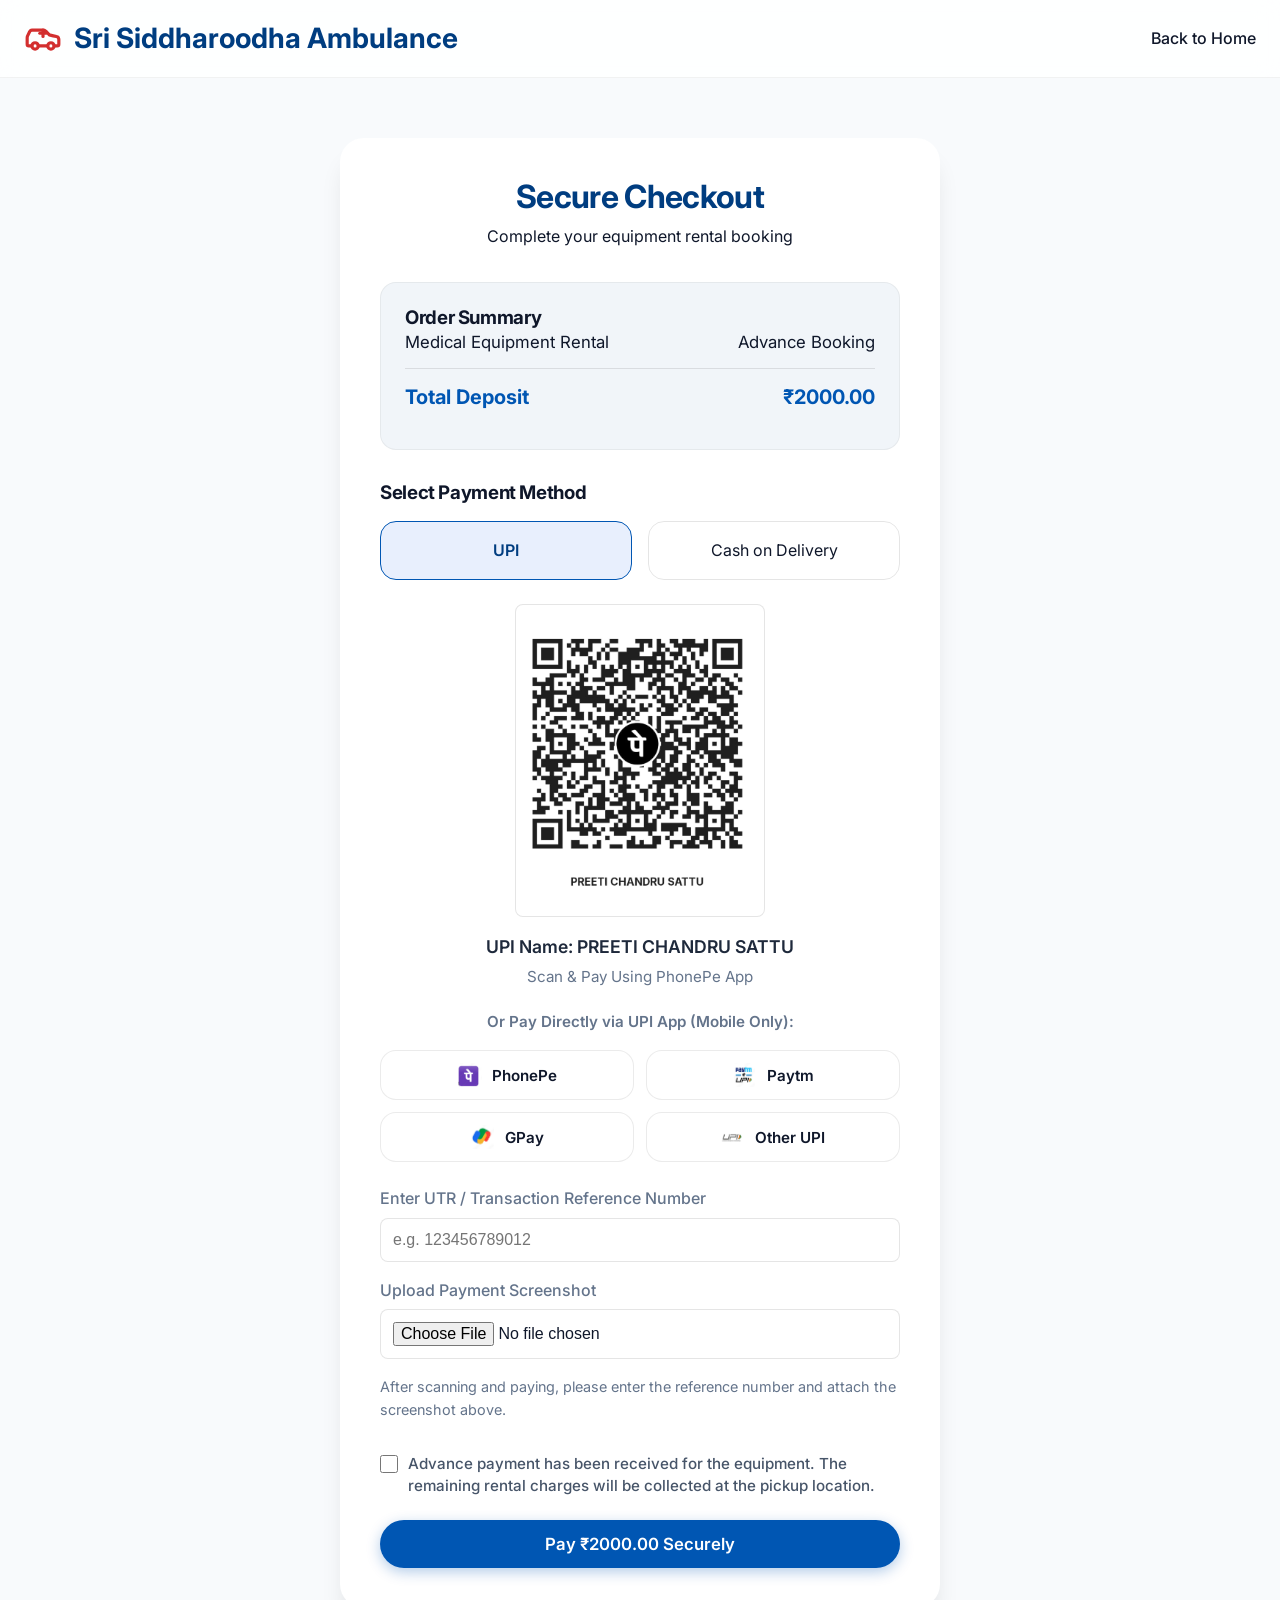
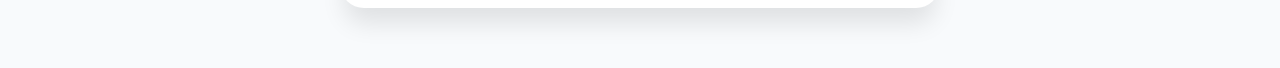
==== payment.html @ 2e666c50 "Update booking details: add age option, remove ambulance notes, remove card payment, and integrate d" ====
<!DOCTYPE html>
<html lang="en">

<head>
    <meta charset="UTF-8">
    <meta name="viewport" content="width=1280">
    <title>Secure Payment - Sri Siddharoodha Ambulance</title>
    <link href="https://fonts.googleapis.com/css2?family=Inter:wght@300;400;500;600;700&display=swap" rel="stylesheet">
    <link rel="stylesheet" href="styles.css">
    <style>
        .payment-container {
            max-width: 600px;
            margin: 60px auto;
            background: var(--bg-surface);
            padding: 40px;
            border-radius: var(--radius-lg);
            box-shadow: var(--shadow-lg);
        }

        .payment-header {
            text-align: center;
            margin-bottom: 32px;
        }

        .payment-header h1 {
            color: var(--primary-dark);
            margin-bottom: 8px;
        }

        .order-summary {
            background: var(--bg-subtle);
            padding: 24px;
            border-radius: var(--radius-md);
            margin-bottom: 32px;
            border: 1px solid rgba(0, 0, 0, 0.05);
        }

        .summary-item {
            display: flex;
            justify-content: space-between;
            margin-bottom: 12px;
            font-size: 1.05rem;
        }

        .summary-item.total {
            font-weight: 700;
            font-size: 1.25rem;
            color: var(--primary);
            border-top: 1px solid rgba(0, 0, 0, 0.1);
            padding-top: 12px;
            margin-top: 12px;
        }

        .payment-method {
            margin-bottom: 32px;
        }

        .payment-method h3 {
            margin-bottom: 16px;
        }

        .payment-options {
            display: flex;
            gap: 16px;
            margin-bottom: 24px;
        }

        .payment-option {
            flex: 1;
            border: 1px solid rgba(0, 0, 0, 0.1);
            border-radius: var(--radius-md);
            padding: 16px;
            cursor: pointer;
            transition: all 0.2s ease;
            text-align: center;
        }

        .payment-option:hover {
            border-color: var(--primary);
            background: rgba(37, 99, 235, 0.05);
        }

        .payment-option.active {
            border-color: var(--primary);
            background: rgba(37, 99, 235, 0.1);
            font-weight: 600;
            color: var(--primary-dark);
        }

        .payment-option input {
            display: none;
        }

        .payment-section {
            display: none;
        }

        .payment-section.active {
            display: block;
        }

        .form-group {
            margin-bottom: 16px;
        }

        .form-group label {
            display: block;
            margin-bottom: 6px;
            font-weight: 500;
            color: var(--text-muted);
        }

        .form-group input {
            width: 100%;
            padding: 12px;
            border: 1px solid rgba(0, 0, 0, 0.1);
            border-radius: var(--radius-sm);
            font-size: 1rem;
        }

        .form-row {
            display: flex;
            gap: 16px;
        }

        .form-row .form-group {
            flex: 1;
        }

        .success-overlay {
            position: fixed;
            top: 0;
            left: 0;
            width: 100%;
            height: 100%;
            background: rgba(15, 23, 42, 0.9);
            display: none;
            align-items: center;
            justify-content: center;
            z-index: 1000;
        }

        .success-card {
            background: white;
            padding: 40px;
            border-radius: var(--radius-lg);
            text-align: center;
            transform: scale(0.9);
            transition: transform 0.3s cubic-bezier(0.175, 0.885, 0.32, 1.275);
        }

        .success-overlay.active {
            display: flex;
        }

        .success-overlay.active .success-card {
            transform: scale(1);
        }

        .success-icon {
            color: #10b981;
            margin-bottom: 24px;
        }

        .upi-apps-title {
            font-size: 0.95rem;
            color: var(--text-muted);
            font-weight: 600;
            margin-bottom: 12px;
            text-align: center;
        }

        .upi-apps-grid {
            display: grid;
            grid-template-columns: repeat(2, 1fr);
            gap: 12px;
            margin-top: 16px;
        }

        .upi-app-btn {
            display: flex;
            align-items: center;
            justify-content: center;
            gap: 10px;
            padding: 12px 16px;
            border: 1px solid rgba(0, 0, 0, 0.08);
            border-radius: var(--radius-md);
            background: var(--bg-surface);
            font-weight: 600;
            font-size: 0.95rem;
            cursor: pointer;
            transition: all 0.2s ease;
            color: var(--text-main);
            width: 100%;
        }

        .upi-app-btn:hover {
            border-color: var(--primary);
            background: rgba(37, 99, 235, 0.03);
            transform: translateY(-1px);
        }

        .upi-app-btn svg {
            flex-shrink: 0;
            border-radius: 4px;
        }
    </style>
</head>

<body>
    <header class="header">
        <div class="container header-content">
            <div class="logo">
                <svg xmlns="http://www.w3.org/2000/svg" width="28" height="28" viewBox="0 0 24 24" fill="none"
                    stroke="currentColor" stroke-width="2" stroke-linecap="round" stroke-linejoin="round"
                    class="logo-icon">
                    <path
                        d="M19 17h2c.6 0 1-.4 1-1v-3c0-.9-.7-1.7-1.5-1.9C18.7 10.6 16 10 16 10s-1.3-1.4-2.2-2.3c-.5-.4-1.1-.7-1.8-.7H5c-.6 0-1.1.4-1.4.9l-1.4 2.9A3.7 3.7 0 0 0 2 12v4c0 .6.4 1 1 1h2" />
                    <circle cx="7" cy="17" r="2" />
                    <path d="M9 17h6" />
                    <circle cx="17" cy="17" r="2" />
                    <path d="M12 7v4" />
                    <path d="M10 9h4" />
                </svg>
                <span>Sri Siddharoodha Ambulance</span>
            </div>
            <nav class="nav">
                <a href="index.html" class="nav-link">Back to Home</a>
            </nav>
        </div>
    </header>

    <main class="container">
        <div class="payment-container">
            <div class="payment-header">
                <h1>Secure Checkout</h1>
                <p class="text-muted">Complete your equipment rental booking</p>
            </div>

            <div class="order-summary">
                <h3>Order Summary</h3>
                <div class="summary-item">
                    <span id="equipment-name-display">Medical Equipment Rental</span>
                    <span>Advance Booking</span>
                </div>
                <div class="summary-item total">
                    <span>Total Deposit</span>
                    <span>₹2000.00</span>
                </div>
            </div>

            <form id="payment-form">
                <div class="payment-method">
                    <h3>Select Payment Method</h3>

                    <div class="payment-options">
                        <label class="payment-option active" id="label-upi">
                            <input type="radio" name="paymentType" value="upi" checked onchange="togglePayment('upi')">
                            UPI
                        </label>
                        <label class="payment-option" id="label-cod">
                            <input type="radio" name="paymentType" value="cod" onchange="togglePayment('cod')">
                            Cash on Delivery
                        </label>
                    </div>

                    <!-- UPI Section -->
                    <div id="section-upi" class="payment-section active">
                        <div style="text-align: center; margin-bottom: 24px;">
                            <img src="images/qr.png" alt="PhonePe QR Code"
                                style="max-width: 250px; display: block; margin: 0 auto 16px auto; border: 1px solid rgba(0,0,0,0.1); padding: 12px; border-radius: 8px; background: white;">
                            <p style="font-weight: 600; font-size: 1.1rem; color: #1e293b; margin-bottom: 4px;">UPI Name: PREETI CHANDRU SATTU</p>
                            <p style="color: #64748b; font-size: 0.95rem; margin-bottom: 20px;">Scan & Pay Using PhonePe App</p>
                            
                            <p class="upi-apps-title">Or Pay Directly via UPI App (Mobile Only):</p>
                            <div class="upi-apps-grid">
                                <button type="button" class="upi-app-btn" onclick="payViaUPI('phonepe')">
                                    <img src="images/phonepe_logo.png" alt="PhonePe" style="width: 24px; height: 24px; object-fit: contain; border-radius: 4px;">
                                    <span>PhonePe</span>
                                </button>
                                <button type="button" class="upi-app-btn" onclick="payViaUPI('paytm')">
                                    <img src="images/paytm_logo.png" alt="Paytm" style="width: 24px; height: 24px; object-fit: contain; border-radius: 4px;">
                                    <span>Paytm</span>
                                </button>
                                <button type="button" class="upi-app-btn" onclick="payViaUPI('gpay')">
                                    <img src="images/gpay_logo.png" alt="GPay" style="width: 24px; height: 24px; object-fit: contain; border-radius: 4px;">
                                    <span>GPay</span>
                                </button>
                                <button type="button" class="upi-app-btn" onclick="payViaUPI('other')">
                                    <img src="images/upi_logo.png" alt="Other UPI" style="width: 24px; height: 24px; object-fit: contain; border-radius: 4px;">
                                    <span>Other UPI</span>
                                </button>
                            </div>
                        </div>
                        <div class="form-group">
                            <label for="upiRef">Enter UTR / Transaction Reference Number</label>
                            <input type="text" id="upiRef" placeholder="e.g. 123456789012">
                        </div>
                        <div class="form-group">
                            <label for="upiScreenshot">Upload Payment Screenshot</label>
                            <input type="file" id="upiScreenshot" accept="image/*" style="background: white;">
                        </div>
                        <p style="font-size: 0.9rem; color: #64748b; margin-top: 8px;">After scanning and paying, please
                            enter the reference number and attach the screenshot above.</p>
                    </div>

                    <!-- COD Section -->
                    <div id="section-cod" class="payment-section">
                        <p
                            style="font-size: 0.95rem; color: #334155; background: #f8fafc; padding: 16px; border-radius: 8px; border: 1px dashed #cbd5e1;">
                            You have selected Cash on Delivery. Please keep ₹2000.00 ready at the time of equipment
                            delivery.</p>
                    </div>
                </div>

                <div style="display: flex; align-items: flex-start; gap: 10px; margin-top: 24px; margin-bottom: 24px;">
                    <input type="checkbox" id="terms-accept" required style="width: 18px !important; height: 18px !important; margin-top: 2px; cursor: pointer; flex-shrink: 0;">
                    <label for="terms-accept" style="font-size: 0.95rem; line-height: 1.4; color: #475569; cursor: pointer; user-select: none; font-weight: 500;">
                        Advance payment has been received for the equipment. The remaining rental charges will be collected at the pickup location.
                    </label>
                </div>

                <button type="submit" id="submit-btn" class="btn btn-primary btn-large" style="width: 100%;">
                    Pay ₹2000.00 Securely
                </button>
            </form>
        </div>
    </main>

    <div id="success-overlay" class="success-overlay">
        <div class="success-card">
            <svg class="success-icon" xmlns="http://www.w3.org/2000/svg" width="64" height="64" viewBox="0 0 24 24"
                fill="none" stroke="currentColor" stroke-width="2" stroke-linecap="round" stroke-linejoin="round">
                <path d="M22 11.08V12a10 10 0 1 1-5.93-9.14" />
                <polyline points="22 4 12 14.01 9 11.01" />
            </svg>
            <h2>Booking Confirmed!</h2>
            <p style="margin: 16px 0; color: #64748b;">Your payment was successful and your order is being processed.
            </p>
            <p style="margin-bottom: 24px; color: #64748b;">Our delivery executive will contact you shortly.</p>
            <a href="index.html" class="btn btn-primary">Return to Home</a>
        </div>
    </div>

    <script>
        function togglePayment(type) {
            // Update labels
            document.querySelectorAll('.payment-option').forEach(el => el.classList.remove('active'));
            document.getElementById('label-' + type).classList.add('active');

            // Update sections
            document.querySelectorAll('.payment-section').forEach(el => el.classList.remove('active'));
            document.getElementById('section-' + type).classList.add('active');

            // Update button text
            const btn = document.getElementById('submit-btn');
            if (type === 'cod') {
                btn.textContent = 'Confirm Order (Pay on Delivery)';
            } else {
                btn.textContent = 'Pay ₹2000.00 Securely';
            }
        }

        window.payViaUPI = function(app) {
            const upiId = '7090609139@ybl';
            const payeeName = encodeURIComponent('PREETI CHANDRU SATTU');
            const amount = '2000.00';
            const note = encodeURIComponent('Sri Siddharoodha Ambulance Rental');
            
            let baseUri = 'upi://pay';
            if (app === 'phonepe') {
                baseUri = 'phonepe://pay';
            } else if (app === 'paytm') {
                baseUri = 'paytmmp://pay';
            } else if (app === 'gpay') {
                baseUri = 'gpay://upi/pay';
            }
            
            const upiUrl = `${baseUri}?pa=${upiId}&pn=${payeeName}&am=${amount}&cu=INR&tn=${note}`;
            
            // Check if user is on mobile
            const isMobile = /Android|iPhone|iPad|iPod/i.test(navigator.userAgent);
            
            if (isMobile) {
                window.location.href = upiUrl;
            } else {
                alert(`To pay using ${app === 'phonepe' ? 'PhonePe' : app === 'paytm' ? 'Paytm' : app === 'gpay' ? 'Google Pay' : 'UPI'}, please scan the QR Code on your screen with your mobile app.`);
            }
        };

        document.addEventListener('DOMContentLoaded', () => {
            // Retrieve equipment name from localStorage
            const equipment = localStorage.getItem('booking_equipment');
            if (equipment) {
                document.getElementById('equipment-name-display').textContent = equipment + ' Rental';
            }

            // Handle mock payment submission
            const form = document.getElementById('payment-form');
            form.addEventListener('submit', (e) => {
                e.preventDefault();

                // Determine payment type
                const paymentType = document.querySelector('input[name="paymentType"]:checked').value;

                // Validate UPI screenshot if UPI is selected
                if (paymentType === 'upi') {
                    const hasScreenshot = document.getElementById('upiScreenshot') && document.getElementById('upiScreenshot').files.length > 0;
                    if (!hasScreenshot) {
                        alert("Please upload the payment screenshot before proceeding.");
                        return; // Stop form submission
                    }
                }

                // Retrieve customer details
                const custName = localStorage.getItem('booking_name') || 'Customer';
                const custAge = localStorage.getItem('booking_age') || 'N/A';
                const custPhone = localStorage.getItem('booking_phone') || 'N/A';
                const custAddress = localStorage.getItem('booking_address') || 'N/A';
                const equip = localStorage.getItem('booking_equipment') || 'Equipment';

                // Show success overlay first
                document.getElementById('success-overlay').classList.add('active');

                let paymentStatus = "Payment of ₹2000.00 Successful ✅";
                if (paymentType === 'cod') {
                    paymentStatus = "Cash on Delivery (₹2000.00 due) 🚚";
                } else if (paymentType === 'upi') {
                    const utr = document.getElementById('upiRef') ? document.getElementById('upiRef').value : '';
                    const hasScreenshot = document.getElementById('upiScreenshot') && document.getElementById('upiScreenshot').files.length > 0;
                    paymentStatus = `UPI Payment of ₹2000.00 Successful ✅\n*UTR / Ref No:* ${utr || 'Not provided'}\n*Screenshot:* ${hasScreenshot ? 'Has Screenshot (Please attach below)' : 'Not uploaded'}`;
                }

                // Construct WhatsApp message
                const ownerNumber = "917090609139";
                const message = `*PAYMENT RECEIPT & ORDER DETAILS*\n\n*Equipment:* ${equip}\n*Customer Name:* ${custName}\n*Age:* ${custAge}\n*Phone:* ${custPhone}\n*Delivery Address:* ${custAddress}\n\n*Status:* ${paymentStatus}\n\n_(Note: If you paid via UPI, please attach the screenshot to this chat)_`;

                const encodedMessage = encodeURIComponent(message);
                const whatsappUrl = `https://wa.me/${ownerNumber}?text=${encodedMessage}`;

                // Redirect directly to WhatsApp after a brief delay so they see the success screen
                setTimeout(() => {
                    window.location.href = whatsappUrl;
                }, 1500);
            });
        });
    </script>
</body>

</html>
---- styles.css ----
:root {
  /* Core Colors */
  --primary: #0056b3; /* Deep, authoritative blue */
  --primary-light: #1a75ff;
  --primary-dark: #003d80;
  --accent: #D32F2F; /* Emergency Red */
  --accent-light: #ef5350;
  --accent-dark: #b71c1c;
  
  /* Backgrounds & Surfaces */
  --bg-main: #f8fafc;
  --bg-surface: #ffffff;
  --bg-subtle: #f1f5f9;
  
  /* Text Colors */
  --text-main: #0f172a;
  --text-muted: #64748b;
  --text-inverse: #ffffff;
  
  /* Layout & Utility */
  --radius-sm: 8px;
  --radius-md: 16px;
  --radius-lg: 24px;
  --radius-full: 9999px;
  
  --shadow-sm: 0 4px 6px -1px rgba(0, 0, 0, 0.05);
  --shadow-md: 0 10px 15px -3px rgba(0, 0, 0, 0.08);
  --shadow-lg: 0 20px 25px -5px rgba(0, 0, 0, 0.1);
  --shadow-glass: 0 8px 32px 0 rgba(15, 76, 129, 0.15);
  
  --transition: all 0.3s cubic-bezier(0.25, 0.8, 0.25, 1);
  --transition-slow: all 0.5s cubic-bezier(0.25, 0.8, 0.25, 1);
}

/* Reset & Base Styles */
* {
  margin: 0;
  padding: 0;
  box-sizing: border-box;
}

body {
  font-family: 'Inter', sans-serif;
  background-color: var(--bg-main);
  color: var(--text-main);
  line-height: 1.6;
  overflow-x: hidden;
  scroll-behavior: smooth;
}

img, svg {
  display: block;
  max-width: 100%;
}

a {
  text-decoration: none;
  color: inherit;
}

button {
  cursor: pointer;
  border: none;
  background: none;
  font-family: inherit;
}

.container {
  width: 100%;
  max-width: 1280px;
  margin: 0 auto;
  padding: 0 24px;
}

/* Typography */
h1, h2, h3, h4, h5, h6 {
  font-weight: 700;
  line-height: 1.2;
  color: var(--text-main);
  letter-spacing: -0.02em;
}

/* Buttons */
.btn {
  display: inline-flex;
  align-items: center;
  justify-content: center;
  padding: 10px 20px;
  border-radius: var(--radius-full);
  font-weight: 600;
  font-size: 0.95rem;
  transition: var(--transition);
  gap: 8px;
}

.btn-large {
  padding: 14px 28px;
  font-size: 1.05rem;
}

.btn-primary {
  background-color: var(--primary);
  color: var(--text-inverse);
  box-shadow: 0 4px 14px rgba(0, 86, 179, 0.3);
}

.btn-primary:hover {
  background-color: var(--primary-light);
  transform: translateY(-2px);
  box-shadow: 0 6px 20px rgba(26, 117, 255, 0.4);
}

.btn-secondary {
  background-color: var(--bg-surface);
  color: var(--primary);
  border: 1px solid rgba(0, 86, 179, 0.2);
}

.btn-secondary:hover {
  background-color: var(--bg-subtle);
  border-color: var(--primary);
  transform: translateY(-2px);
}

/* Badges */
.badge {
  display: inline-block;
  padding: 6px 14px;
  border-radius: var(--radius-full);
  font-size: 0.85rem;
  font-weight: 600;
  background: rgba(211, 47, 47, 0.1);
  color: var(--accent);
  margin-bottom: 16px;
  border: 1px solid rgba(211, 47, 47, 0.2);
}

.badge-pulse {
  position: relative;
  display: inline-flex;
  align-items: center;
  gap: 8px;
}

.badge-pulse::before {
  content: '';
  width: 8px;
  height: 8px;
  background-color: var(--accent);
  border-radius: 50%;
  animation: pulse 2s infinite;
}

@keyframes pulse {
  0% { transform: scale(0.95); box-shadow: 0 0 0 0 rgba(211, 47, 47, 0.7); }
  70% { transform: scale(1); box-shadow: 0 0 0 8px rgba(211, 47, 47, 0); }
  100% { transform: scale(0.95); box-shadow: 0 0 0 0 rgba(211, 47, 47, 0); }
}

/* Header & Nav */
.header {
  position: sticky;
  top: 0;
  z-index: 100;
  background: rgba(255, 255, 255, 0.85);
  backdrop-filter: blur(12px);
  border-bottom: 1px solid rgba(0,0,0,0.05);
  padding: 16px 0;
}

.header-content {
  display: flex;
  justify-content: space-between;
  align-items: center;
}

.logo {
  display: flex;
  align-items: center;
  gap: 12px;
  font-size: 1.75rem;
  font-weight: 700;
  color: var(--primary-dark);
}

.logo-icon {
  width: 38px;
  height: 38px;
  flex-shrink: 0;
  color: var(--accent);
  animation: logoSiren 3s infinite alternate;
}

@keyframes logoSiren {
  0% { color: #D32F2F; filter: drop-shadow(0 0 3px rgba(211, 47, 47, 0.4)); }
  100% { color: #1a75ff; filter: drop-shadow(0 0 3px rgba(26, 117, 255, 0.4)); }
}

.nav {
  display: flex;
  align-items: center;
  gap: 32px;
}

.nav-link {
  color: var(--text-main);
  font-weight: 500;
  transition: var(--transition);
  position: relative;
}

.nav-link:hover {
  color: var(--primary);
}

.nav-link::after {
  content: '';
  position: absolute;
  bottom: -4px;
  left: 0;
  width: 0;
  height: 2px;
  background-color: var(--primary);
  transition: var(--transition);
}

.nav-link:hover::after {
  width: 100%;
}

/* Side Drawer Navigation */
.menu-toggle-btn {
  background: none;
  border: none;
  color: var(--text-main);
  cursor: pointer;
  padding: 8px;
  display: flex;
  align-items: center;
  justify-content: center;
  transition: background 0.2s;
  border-radius: 50%;
}
.menu-toggle-btn:hover {
  background: rgba(0,0,0,0.05);
}

.drawer-overlay {
  position: fixed;
  top: 0; left: 0; right: 0; bottom: 0;
  background: rgba(0,0,0,0.4);
  z-index: 1000;
  opacity: 0;
  visibility: hidden;
  transition: opacity 0.3s;
}
.drawer-overlay.open {
  opacity: 1;
  visibility: visible;
}

.side-drawer {
  position: fixed;
  top: 0;
  right: -300px;
  width: 300px;
  height: 100vh;
  background: var(--bg-surface);
  z-index: 1001;
  box-shadow: -4px 0 24px rgba(0,0,0,0.1);
  transition: right 0.3s cubic-bezier(0.4, 0, 0.2, 1);
  display: flex;
  flex-direction: column;
}
.side-drawer.open {
  right: 0;
}

.drawer-header {
  display: flex;
  align-items: center;
  justify-content: space-between;
  padding: 24px;
  border-bottom: 1px solid rgba(0,0,0,0.05);
}
.drawer-header h3 {
  font-size: 1.25rem;
  color: var(--primary-dark);
  margin: 0;
}
.drawer-close-btn {
  background: none;
  border: none;
  cursor: pointer;
  color: var(--text-muted);
  padding: 4px;
  border-radius: 50%;
  display: flex;
}
.drawer-close-btn:hover {
  background: rgba(0,0,0,0.05);
}

.drawer-content {
  padding: 24px 0;
  display: flex;
  flex-direction: column;
  gap: 4px;
  overflow-y: auto;
}
.drawer-link {
  display: flex;
  align-items: center;
  padding: 12px 24px;
  text-decoration: none;
  color: var(--text-main);
  font-weight: 500;
  transition: background 0.2s, color 0.2s;
  border-radius: 0 24px 24px 0;
  margin-right: 24px;
}
.drawer-link:hover {
  background: rgba(0,0,0,0.04);
  color: var(--primary);
}
.drawer-content .btn {
  margin: 16px 24px;
}

/* Hero Section */
.hero {
  padding: 80px 0 100px;
  position: relative;
  overflow: hidden;
  background: linear-gradient(135deg, var(--bg-main) 0%, #e0e7ff 100%);
}

.hero::before {
  content: '';
  position: absolute;
  top: -20%;
  right: -10%;
  width: 600px;
  height: 600px;
  background: radial-gradient(circle, rgba(26,117,255,0.1) 0%, rgba(255,255,255,0) 70%);
  border-radius: 50%;
  z-index: 0;
}

.hero-container {
  display: flex;
  align-items: center;
  justify-content: space-between;
  gap: 64px;
  position: relative;
  z-index: 1;
}

.hero-text {
  flex: 1;
  max-width: 600px;
  animation: slideUp 0.8s ease-out forwards;
}

@keyframes slideUp {
  from { opacity: 0; transform: translateY(30px); }
  to { opacity: 1; transform: translateY(0); }
}

.hero-title {
  font-size: 3.5rem;
  margin-bottom: 24px;
  background: linear-gradient(to right, var(--primary-dark), var(--primary));
  -webkit-background-clip: text;
  -webkit-text-fill-color: transparent;
}

.hero-subtitle {
  font-size: 1.25rem;
  color: var(--text-muted);
  margin-bottom: 40px;
}

.hero-actions {
  display: flex;
  gap: 16px;
  flex-wrap: wrap;
}

.hero-visual {
  flex: 1;
  display: flex;
  justify-content: center;
  align-items: center;
  position: relative;
  animation: fadeInRight 1s ease-out 0.2s forwards;
  opacity: 0;
}

@keyframes fadeInRight {
  from { opacity: 0; transform: translateX(40px); }
  to { opacity: 1; transform: translateX(0); }
}

.hero-glass-card {
  background: rgba(255, 255, 255, 0.6);
  backdrop-filter: blur(20px);
  border: 1px solid rgba(255, 255, 255, 0.8);
  border-radius: var(--radius-lg);
  padding: 48px;
  box-shadow: var(--shadow-glass);
  display: flex;
  flex-direction: column;
  align-items: center;
  justify-content: center;
  gap: 24px;
  position: relative;
}

.hero-image-wrapper {
  position: relative;
  width: 100%;
  max-width: 550px;
  display: flex;
  justify-content: center;
  align-items: center;
}

.hero-slider {
  position: relative;
  width: 100%;
  aspect-ratio: 4/3;
  border-radius: var(--radius-lg);
  box-shadow: 0 20px 40px rgba(15, 76, 129, 0.2);
  animation: floatImage 6s ease-in-out infinite;
  overflow: hidden;
}

.hero-slider .slide {
  position: absolute;
  top: 0;
  left: 0;
  width: 100%;
  height: 100%;
  object-fit: cover;
  opacity: 0;
  transition: opacity 1s ease-in-out;
}

.hero-slider .slide.active {
  opacity: 1;
}

@keyframes floatImage {
  0%, 100% { transform: translateY(0); }
  50% { transform: translateY(-15px); }
}

.floating-card {
  position: absolute;
  bottom: -20px;
  right: -30px;
  padding: 20px 30px;
  gap: 12px;
  z-index: 2;
  flex-direction: row; /* Make icon and stats side-by-side */
  animation: floatingCardSiren 6s infinite alternate, floatImage 6s ease-in-out infinite;
}

@keyframes floatingCardSiren {
  0% {
    border-color: rgba(211, 47, 47, 0.4);
    box-shadow: 0 8px 32px 0 rgba(211, 47, 47, 0.15);
  }
  100% {
    border-color: rgba(26, 117, 255, 0.4);
    box-shadow: 0 8px 32px 0 rgba(26, 117, 255, 0.15);
  }
}

.hero-icon {
  color: var(--accent);
  filter: drop-shadow(0 0 12px rgba(211, 47, 47, 0.4));
}

.hero-stat {
  text-align: center;
}

.stat-value {
  display: block;
  font-size: 2rem; /* Adjusted for floating card */
  font-weight: 800;
  color: var(--primary-dark);
}

.stat-label {
  color: var(--text-muted);
  font-weight: 500;
}

.pulse-ring {
  position: absolute;
  top: 50%;
  left: 50%;
  transform: translate(-50%, -50%);
  width: 140px;
  height: 140px;
  border-radius: 50%;
  border: 2px solid var(--accent);
  opacity: 0;
  animation: radarSiren 3s linear infinite;
}

@keyframes radarSiren {
  0% { transform: translate(-50%, -50%) scale(1); opacity: 0.8; border-color: #D32F2F; }
  50% { border-color: #1a75ff; }
  100% { transform: translate(-50%, -50%) scale(2.5); opacity: 0; border-color: #D32F2F; }
}

/* Services Section */
.services-section {
  padding: 100px 0;
}

.section-header {
  text-align: center;
  margin-bottom: 48px;
}

.section-title {
  font-size: 2.5rem;
  color: var(--primary-dark);
  margin-bottom: 16px;
}

.section-desc {
  font-size: 1.15rem;
  color: var(--text-muted);
  max-width: 600px;
  margin: 0 auto;
}

/* Filters */
.filters-wrapper {
  margin-bottom: 48px;
  display: flex;
  justify-content: center;
}

.filters-scroll {
  display: flex;
  gap: 12px;
  padding: 4px;
  background: var(--bg-surface);
  border-radius: var(--radius-full);
  box-shadow: var(--shadow-sm);
  overflow-x: auto;
  scrollbar-width: none; /* Firefox */
}

.filters-scroll::-webkit-scrollbar {
  display: none; /* Chrome/Safari */
}

.filter-btn {
  padding: 10px 24px;
  border-radius: var(--radius-full);
  font-weight: 600;
  color: var(--text-muted);
  transition: var(--transition);
  white-space: nowrap;
}

.filter-btn:hover {
  color: var(--primary);
  background: var(--bg-subtle);
}

.filter-btn.active {
  background: var(--primary);
  color: var(--text-inverse);
  box-shadow: 0 4px 10px rgba(15, 76, 129, 0.2);
}

/* Services Grid */
.services-grid {
  display: grid;
  grid-template-columns: repeat(auto-fill, minmax(340px, 1fr));
  gap: 32px;
}

/* Service Card */
.service-card {
  background: var(--bg-surface);
  border-radius: var(--radius-md);
  padding: 32px;
  border: 1px solid rgba(0,0,0,0.04);
  box-shadow: var(--shadow-sm);
  transition: var(--transition);
  position: relative;
  overflow: hidden;
  display: flex;
  flex-direction: column;
  height: 100%;
}

.service-card:hover {
  transform: translateY(-8px);
  box-shadow: var(--shadow-lg);
  border-color: rgba(37, 99, 235, 0.1);
}

.card-icon-wrapper {
  width: 64px;
  height: 64px;
  background: linear-gradient(135deg, rgba(37,99,235,0.1), rgba(37,99,235,0.05));
  border-radius: var(--radius-md);
  display: flex;
  align-items: center;
  justify-content: center;
  color: var(--primary);
  margin-bottom: 24px;
  transition: var(--transition);
}

.service-card:hover .card-icon-wrapper {
  background: var(--primary);
  color: var(--text-inverse);
  transform: scale(1.05);
}

.card-category {
  position: absolute;
  top: 32px;
  right: 32px;
  font-size: 0.75rem;
  font-weight: 700;
  text-transform: uppercase;
  letter-spacing: 0.05em;
  padding: 4px 12px;
  border-radius: var(--radius-full);
}

/* Category Colors */
.cat-emergency { background: rgba(211, 47, 47, 0.1); color: var(--accent); }
.cat-special { background: rgba(139, 92, 246, 0.1); color: #7c3aed; }
.cat-transport { background: rgba(16, 185, 129, 0.1); color: #059669; }
.cat-care { background: rgba(59, 130, 246, 0.1); color: var(--primary-light); }

.card-title {
  font-size: 1.25rem;
  margin-bottom: 12px;
  color: var(--primary-dark);
}

.card-desc {
  color: var(--text-muted);
  font-size: 0.95rem;
  margin-bottom: 24px;
  flex-grow: 1;
}

.card-lists {
  display: flex;
  flex-direction: column;
  gap: 16px;
  margin-bottom: 24px;
  padding-top: 20px;
  border-top: 1px solid var(--bg-subtle);
}

.list-title {
  font-size: 0.85rem;
  font-weight: 700;
  color: var(--text-main);
  text-transform: uppercase;
  letter-spacing: 0.05em;
  margin-bottom: 8px;
}

.card-list {
  list-style: none;
}

.card-list li {
  font-size: 0.85rem;
  color: var(--text-muted);
  margin-bottom: 6px;
  display: flex;
  align-items: flex-start;
  gap: 8px;
}

.card-list li::before {
  content: '✓';
  color: #10b981;
  font-weight: bold;
}

.card-action {
  margin-top: auto;
  display: flex;
  align-items: center;
  justify-content: space-between;
}

.learn-more {
  font-weight: 600;
  color: var(--primary);
  display: flex;
  align-items: center;
  gap: 4px;
  transition: var(--transition);
}

.learn-more:hover {
  gap: 8px;
  color: var(--primary-dark);
}

/* CTA Section */
.cta-section {
  padding: 60px 0;
  background: var(--bg-main);
}

.cta-card {
  background: linear-gradient(135deg, var(--primary-dark), var(--primary));
  border-radius: var(--radius-lg);
  padding: 64px;
  display: flex;
  align-items: center;
  justify-content: space-between;
  box-shadow: var(--shadow-lg);
  color: var(--text-inverse);
  position: relative;
  overflow: hidden;
}

.cta-card::after {
  content: '';
  position: absolute;
  top: -50%;
  right: -10%;
  width: 400px;
  height: 400px;
  background: radial-gradient(circle, rgba(255,255,255,0.1) 0%, rgba(255,255,255,0) 70%);
  border-radius: 50%;
}

.cta-content h2 {
  color: var(--text-inverse);
  font-size: 2.2rem;
  margin-bottom: 12px;
}

.cta-content p {
  font-size: 1.1rem;
  opacity: 0.9;
}

.cta-btn {
  background: var(--accent);
  color: white;
  border: none;
  box-shadow: 0 4px 15px rgba(211, 47, 47, 0.4);
  white-space: nowrap;
}

.cta-btn:hover {
  background: var(--accent-light);
  box-shadow: 0 6px 20px rgba(211, 47, 47, 0.6);
}

/* Footer */
.footer {
  background: #0f172a;
  color: #94a3b8;
  padding: 80px 0 24px;
}

.footer-top {
  display: flex;
  justify-content: space-between;
  gap: 64px;
  margin-bottom: 64px;
  flex-wrap: wrap;
}

.footer-brand .logo {
  color: white;
  margin-bottom: 16px;
}

.footer-desc {
  max-width: 300px;
}

.footer-links {
  display: flex;
  gap: 64px;
}

.link-group h3 {
  color: white;
  font-size: 1.1rem;
  margin-bottom: 20px;
}

.link-group a {
  display: block;
  margin-bottom: 12px;
  transition: var(--transition);
}

.link-group a:hover {
  color: white;
}

.footer-bottom {
  border-top: 1px solid rgba(255,255,255,0.1);
  padding-top: 24px;
  text-align: center;
  font-size: 0.9rem;
}

/* Footer Social Badges */
.footer-socials {
  display: flex;
  gap: 12px;
  margin-top: 24px;
  flex-wrap: wrap;
}

.social-badge {
  display: inline-flex;
  align-items: center;
  gap: 8px;
  padding: 8px 18px;
  border-radius: var(--radius-full);
  font-weight: 600;
  font-size: 0.9rem;
  transition: var(--transition);
  border: 1px solid transparent;
}

.social-badge svg {
  flex-shrink: 0;
}

.whatsapp-badge {
  background: rgba(37, 211, 102, 0.1);
  color: #25D366;
  border-color: rgba(37, 211, 102, 0.15);
}

.whatsapp-badge:hover {
  background: #25D366;
  color: white;
  transform: translateY(-2px);
  box-shadow: 0 4px 12px rgba(37, 211, 102, 0.3);
}

.justdial-badge {
  background: rgba(255, 106, 0, 0.1);
  color: #ff6a00;
  border-color: rgba(255, 106, 0, 0.15);
}

.justdial-badge:hover {
  background: #ff6a00;
  color: white;
  transform: translateY(-2px);
  box-shadow: 0 4px 12px rgba(255, 106, 0, 0.3);
}

.justdial-badge:hover svg rect {
  fill: white;
}

.justdial-badge:hover svg text {
  fill: #ff6a00;
}

/* Contact Footer Link */
.contact-footer-link {
  display: inline-flex !important;
  align-items: center;
  gap: 8px;
}

.contact-footer-link svg {
  color: var(--primary-light);
  transition: var(--transition);
}

.contact-footer-link:hover svg {
  color: white;
  transform: scale(1.1);
}

/* Hero Justdial Reviews Button */
.hero-jd-btn {
  border: 1px solid rgba(255, 106, 0, 0.3) !important;
  color: #ff6a00 !important;
  background: rgba(255, 106, 0, 0.05) !important;
  box-shadow: 0 4px 14px rgba(255, 106, 0, 0.1) !important;
}

.hero-jd-btn:hover {
  background: #ff6a00 !important;
  color: white !important;
  border-color: #ff6a00 !important;
  transform: translateY(-2px);
  box-shadow: 0 6px 20px rgba(255, 106, 0, 0.3) !important;
}

.hero-jd-btn svg {
  transition: var(--transition);
}

.hero-jd-btn:hover svg rect {
  fill: white !important;
}

.hero-jd-btn:hover svg text {
  fill: #ff6a00 !important;
}

/* Equipments Section */
.equipments-section {
  padding: 100px 0;
  background-color: var(--bg-subtle);
}

.equipments-grid {
  display: grid;
  grid-template-columns: repeat(auto-fill, minmax(250px, 1fr));
  gap: 32px;
  margin-top: 40px;
}

.equipment-card {
  background: var(--bg-surface);
  border-radius: var(--radius-md);
  padding: 16px;
  border: 1px solid rgba(0,0,0,0.04);
  box-shadow: var(--shadow-sm);
  transition: all 0.4s cubic-bezier(0.165, 0.84, 0.44, 1);
  display: flex;
  flex-direction: column;
  align-items: center;
  justify-content: space-between;
  gap: 16px;
  height: 100%;
}

.equipment-card:hover {
  transform: translateY(-12px) scale(1.03);
  box-shadow: 0 20px 35px rgba(0, 86, 179, 0.12), 0 4px 12px rgba(0, 86, 179, 0.06);
  border-color: var(--primary-light);
}

.equipment-card img {
  width: 100%;
  height: auto;
  border-radius: var(--radius-sm);
  object-fit: contain;
  transition: transform 0.4s cubic-bezier(0.165, 0.84, 0.44, 1);
}

.equipment-card:hover img {
  transform: scale(1.06);
}

/* Booking Modal & Button */
.btn-book {
  margin-top: auto;
  width: 100%;
}

.modal-overlay {
  position: fixed;
  top: 0;
  left: 0;
  width: 100%;
  height: 100%;
  background: rgba(15, 23, 42, 0.6);
  backdrop-filter: blur(4px);
  z-index: 1000;
  display: none;
  align-items: center;
  justify-content: center;
  opacity: 0;
  transition: opacity 0.3s ease;
}

.modal-overlay.active {
  display: flex;
  opacity: 1;
}

.modal-content {
  background: var(--bg-surface);
  border-radius: var(--radius-lg);
  padding: 40px;
  width: 90%;
  max-width: 450px;
  position: relative;
  transform: scale(0.95);
  transition: transform 0.3s ease;
  box-shadow: var(--shadow-lg);
}

.modal-overlay.active .modal-content {
  transform: scale(1);
}

.modal-close {
  position: absolute;
  top: 20px;
  right: 20px;
  font-size: 1.5rem;
  color: var(--text-muted);
  transition: color 0.2s ease;
}

.modal-close:hover {
  color: var(--accent);
}

.modal-subtitle {
  color: var(--primary);
  font-weight: 600;
  margin-bottom: 24px;
}

.booking-form .form-group {
  margin-bottom: 16px;
}

.booking-form label {
  display: block;
  font-size: 0.9rem;
  font-weight: 500;
  margin-bottom: 6px;
  color: var(--text-main);
}

.booking-form input,
.booking-form textarea {
  width: 100%;
  padding: 12px 16px;
  border: 1px solid rgba(0, 0, 0, 0.1);
  border-radius: var(--radius-sm);
  font-family: inherit;
  font-size: 1rem;
  transition: border-color 0.2s ease;
}

.booking-form input:focus,
.booking-form textarea:focus {
  outline: none;
  border-color: var(--primary);
  box-shadow: 0 0 0 3px rgba(37, 99, 235, 0.1);
}

/* Animations for JS rendering */
@keyframes fadeInScale {
  from { opacity: 0; transform: scale(0.95); }
  to { opacity: 1; transform: scale(1); }
}

.card-enter {
  animation: fadeInScale 0.4s cubic-bezier(0.175, 0.885, 0.32, 1.275) forwards;
}

/* Ambulances Section */
.ambulances-section {
  padding: 100px 0;
  background-color: var(--bg-main);
}

.ambulances-grid {
  display: grid;
  grid-template-columns: repeat(auto-fill, minmax(280px, 1fr));
  gap: 32px;
  margin-top: 40px;
}

.ambulance-card {
  background: var(--bg-surface);
  border-radius: var(--radius-md);
  border: 1px solid rgba(0,0,0,0.04);
  box-shadow: var(--shadow-sm);
  overflow: hidden;
  transition: var(--transition);
  display: flex;
  flex-direction: column;
}

.ambulance-card:hover {
  transform: translateY(-8px);
  box-shadow: var(--shadow-lg);
  border-color: rgba(211, 47, 47, 0.2);
}

.ambulance-img-wrapper {
  width: 100%;
  height: 200px;
  overflow: hidden;
  position: relative;
  background-color: #f8fafc;
}

.ambulance-img-wrapper img {
  width: 100%;
  height: 100%;
  object-fit: cover;
  transition: transform 0.5s ease;
}

.ambulance-card:hover .ambulance-img-wrapper img {
  transform: scale(1.05);
}

.ambulance-card-content {
  padding: 24px;
  display: flex;
  flex-direction: column;
  flex-grow: 1;
}

.ambulance-card-content h3 {
  font-size: 1.25rem;
  color: var(--primary-dark);
  margin-bottom: 8px;
}

.ambulance-card-content p {
  color: var(--text-muted);
  font-size: 0.95rem;
  margin-bottom: 24px;
  flex-grow: 1;
}

.ambulance-actions {
  display: flex;
  flex-direction: column;
  gap: 12px;
  margin-top: auto;
}

.btn-emergency {
  background-color: var(--accent);
  color: var(--text-inverse);
  box-shadow: 0 4px 14px rgba(211, 47, 47, 0.3);
  position: relative;
  overflow: hidden;
  justify-content: center;
}

.btn-emergency::before {
  content: '';
  position: absolute;
  top: 50%;
  left: 50%;
  width: 150%;
  height: 150%;
  background: radial-gradient(circle, rgba(255,255,255,0.3) 0%, transparent 60%);
  transform: translate(-50%, -50%) scale(0);
  opacity: 0;
  transition: transform 0.6s, opacity 0.6s;
  border-radius: 50%;
}

.btn-emergency:hover {
  background-color: var(--accent-dark);
  color: var(--text-inverse);
  transform: translateY(-2px);
  animation: btnSirenGlow 1s infinite alternate;
}

.btn-emergency:hover::before {
  transform: translate(-50%, -50%) scale(1);
  opacity: 1;
  animation: pulse-ring 1.5s infinite;
}

@keyframes pulse-ring {
  0% { transform: translate(-50%, -50%) scale(0.8); opacity: 0.5; }
  100% { transform: translate(-50%, -50%) scale(1.2); opacity: 0; }
}

@keyframes btnSirenGlow {
  0% { box-shadow: 0 0 15px rgba(211, 47, 47, 0.8), 0 4px 10px rgba(211, 47, 47, 0.3); }
  100% { box-shadow: 0 0 15px rgba(26, 117, 255, 0.8), 0 4px 10px rgba(26, 117, 255, 0.3); }
}

.ambulance-modal-content {
  max-width: 500px;
}

.success-icon {
  width: 80px;
  height: 80px;
  background: rgba(16, 185, 129, 0.1);
  border-radius: 50%;
  display: flex;
  align-items: center;
  justify-content: center;
  margin-bottom: 24px;
  animation: popIn 0.5s cubic-bezier(0.175, 0.885, 0.32, 1.275) forwards;
}

@keyframes popIn {
  0% { transform: scale(0); opacity: 0; }
  100% { transform: scale(1); opacity: 1; }
}

.booking-success h4 {
  font-size: 1.5rem;
  color: #10b981;
  margin-bottom: 12px;
}

.booking-success p {
  color: var(--text-muted);
  margin-bottom: 24px;
}

/* Responsive Design */
.logo-mobile {
  display: none;
}

@media (max-width: 1100px) {
  .logo {
    font-size: 1.35rem;
    gap: 8px;
  }
  .logo-icon {
    width: 30px;
    height: 30px;
  }
}

@media (max-width: 992px) {
  /* Keep Hero side-by-side */
  .hero-container {
    flex-direction: row !important;
    text-align: left !important;
    gap: 32px !important;
  }
  .hero-text {
    flex: 1.2 !important;
    max-width: 60% !important;
  }
  .hero-visual {
    flex: 0.8 !important;
    display: block !important;
  }
  .hero-title {
    font-size: 2.2rem !important;
  }
  .cta-card {
    flex-direction: row !important;
    text-align: left !important;
    gap: 24px !important;
    padding: 40px 32px !important;
  }
  .floating-card {
    right: 20px !important;
    bottom: -10px !important;
    transform: scale(0.8) !important;
  }
}

.mobile-only {
  display: none !important;
}

@media (max-width: 768px) {
  /* Keep navbar visible on mobile just like desktop */
  .desktop-nav {
    display: flex !important;
    align-items: center;
    gap: 6px !important;
  }
  
  #lang-toggle {
    padding: 6px 10px !important;
    font-size: 0.8rem !important;
    margin-right: 4px !important;
  }
  
  .btn-outline {
    padding: 6px 12px !important;
    font-size: 0.8rem !important;
    margin-right: 4px !important;
  }
  
  .desktop-nav .btn-primary {
    padding: 6px 14px !important;
    font-size: 0.8rem !important;
  }

  .logo-desktop {
    display: none !important;
  }
  
  .logo-mobile {
    display: inline !important;
    font-size: 0.95rem !important;
    font-weight: 700;
  }
  
  .logo-icon {
    width: 24px !important;
    height: 24px !important;
  }
  
  /* Keep Hero side-by-side on mobile */
  .hero-container {
    flex-direction: row !important;
    text-align: left !important;
    gap: 16px !important;
  }
  
  .hero-text {
    flex: 1.2 !important;
    max-width: 60% !important;
  }
  
  .hero-visual {
    flex: 0.8 !important;
    display: block !important;
  }
  
  .hero-title {
    font-size: 1.35rem !important;
    line-height: 1.3 !important;
  }
  
  .hero-subtitle {
    font-size: 0.85rem !important;
    margin-bottom: 16px !important;
  }
  
  .hero-actions {
    justify-content: flex-start !important;
    flex-wrap: nowrap !important;
    gap: 6px !important;
  }
  
  .hero-actions .btn {
    padding: 8px 12px !important;
    font-size: 0.8rem !important;
  }
  
  .floating-card {
    position: absolute !important;
    right: -10px !important;
    bottom: -15px !important;
    transform: scale(0.65) !important;
  }
  
  /* Keep grids in 2 columns on mobile instead of stacking to 1 column */
  .services-grid, .equipments-grid {
    grid-template-columns: repeat(2, 1fr) !important;
    gap: 16px !important;
  }
  
  .ambulances-grid {
    grid-template-columns: 1fr !important;
    gap: 24px !important;
  }
  
  .ambulance-card .ambulance-img-wrapper {
    height: 240px !important;
  }
  
  .ambulance-actions {
    flex-direction: row !important;
    gap: 8px !important;
  }
  
  .ambulance-actions .btn {
    flex: 1 !important;
    font-size: 0.85rem !important;
    padding: 10px 8px !important;
  }
  
  .service-card, .ambulance-card, .equipment-card {
    padding: 16px !important;
  }
  
  .service-card h3, .ambulance-card h3 {
    font-size: 1.05rem !important;
  }
  
  .service-card p, .ambulance-card p {
    font-size: 0.8rem !important;
    margin-bottom: 12px !important;
  }
  
  .card-category {
    top: 16px !important;
    right: 16px !important;
    font-size: 0.65rem !important;
    padding: 2px 8px !important;
  }
  
  .card-icon-wrapper {
    width: 48px !important;
    height: 48px !important;
    margin-bottom: 12px !important;
  }
  
  .card-lists {
    margin-bottom: 12px !important;
    padding-top: 10px !important;
  }
  
  .list-title {
    font-size: 0.75rem !important;
  }
  
  .card-list li {
    font-size: 0.75rem !important;
  }
  
  .equipment-card {
    width: 100% !important; /* overrides previous flex-basis */
  }

  .section-title {
    font-size: 1.8rem !important;
  }
  
  .section-desc {
    font-size: 0.95rem !important;
  }
  
  .filters-wrapper {
    justify-content: flex-start; /* allow scroll on mobile */
    margin-bottom: 24px !important;
  }
  
  /* Keep Footer side-by-side link columns on mobile */
  .footer-top {
    flex-direction: row !important;
    flex-wrap: wrap !important;
    justify-content: space-between !important;
    gap: 24px !important;
  }
  
  .footer-links {
    flex-direction: row !important;
    flex-wrap: wrap !important;
    gap: 24px !important;
  }
  
  .footer-brand {
    max-width: 100% !important;
  }
  
  .footer-desc {
    max-width: 100% !important;
    font-size: 0.85rem !important;
  }

  .hero {
    padding: 30px 0 40px !important;
  }
  .services-section, .ambulances-section, .equipments-section {
    padding: 40px 0 !important;
  }
}

@media (max-width: 600px) {
  .form-row {
    flex-direction: column;
    gap: 0;
  }
  .payment-container {
    padding: 24px;
    margin: 20px auto;
  }
  .payment-options {
    flex-direction: column;
    gap: 12px;
  }
  .hero-glass-card {
    padding: 24px;
  }
  .modal-content {
    padding: 24px;
    width: 95%;
  }
}

@media (max-width: 480px) {
  /* Ensure header nav is compact and side-by-side even on very small screens */
  .logo-mobile {
    font-size: 0.85rem !important;
  }
  #lang-toggle, .btn-outline, .desktop-nav .btn-primary {
    padding: 4px 6px !important;
    font-size: 0.72rem !important;
  }
  .logo-icon {
    width: 20px !important;
    height: 20px !important;
  }
  .desktop-nav {
    gap: 4px !important;
  }
  
  /* Keep 2 columns on very narrow screens too */
  .services-grid, .equipments-grid {
    grid-template-columns: repeat(2, 1fr) !important;
    gap: 10px !important;
  }
  
  .ambulances-grid {
    grid-template-columns: 1fr !important;
    gap: 16px !important;
  }
  
  .ambulance-card .ambulance-img-wrapper {
    height: 180px !important;
  }
  
  .service-card, .ambulance-card, .equipment-card {
    padding: 12px !important;
  }
  
  .service-card h3, .ambulance-card h3 {
    font-size: 0.9rem !important;
  }
  
  .service-card p, .ambulance-card p {
    font-size: 0.75rem !important;
  }
  
  .equipment-card {
    width: 100% !important;
  }
  .hero-title {
    font-size: 1.15rem !important;
  }
  .hero-subtitle {
    font-size: 0.75rem !important;
  }
  .section-title {
    font-size: 1.4rem !important;
  }
  .btn-large {
    padding: 10px 16px;
    font-size: 0.9rem;
  }
  .pulse-ring {
    display: none;
  }
  .cta-card {
    padding: 20px 16px !important;
    flex-direction: row !important;
    gap: 10px !important;
    justify-content: space-between !important;
    align-items: center !important;
  }
  .cta-title {
    font-size: 1.05rem !important;
    margin-bottom: 4px !important;
  }
  .cta-card p {
    font-size: 0.75rem !important;
  }
  .cta-btn {
    padding: 8px 12px !important;
    font-size: 0.75rem !important;
  }
}

/* Scroll Animations */
.animate-on-scroll {
  opacity: 0;
  transform: translateY(30px);
  transition: opacity 0.8s cubic-bezier(0.165, 0.84, 0.44, 1), transform 0.8s cubic-bezier(0.165, 0.84, 0.44, 1);
  will-change: opacity, transform;
}
.animate-on-scroll.is-visible {
  opacity: 1;
  transform: translateY(0);
}
.animate-delay-100 { transition-delay: 100ms; }
.animate-delay-200 { transition-delay: 200ms; }
.animate-delay-300 { transition-delay: 300ms; }
.animate-delay-400 { transition-delay: 400ms; }

/* Card Slider Styles */
.ambulance-img-wrapper.card-slider {
  position: relative;
}

.ambulance-img-wrapper.card-slider .card-slide {
  position: absolute;
  top: 0;
  left: 0;
  width: 100%;
  height: 100%;
  object-fit: cover;
  opacity: 0;
  transition: opacity 1s ease-in-out, transform 0.5s ease;
}

.ambulance-img-wrapper.card-slider .card-slide.active {
  opacity: 1;
}

.ambulance-card:hover .ambulance-img-wrapper.card-slider .card-slide.active {
  transform: scale(1.05);
}
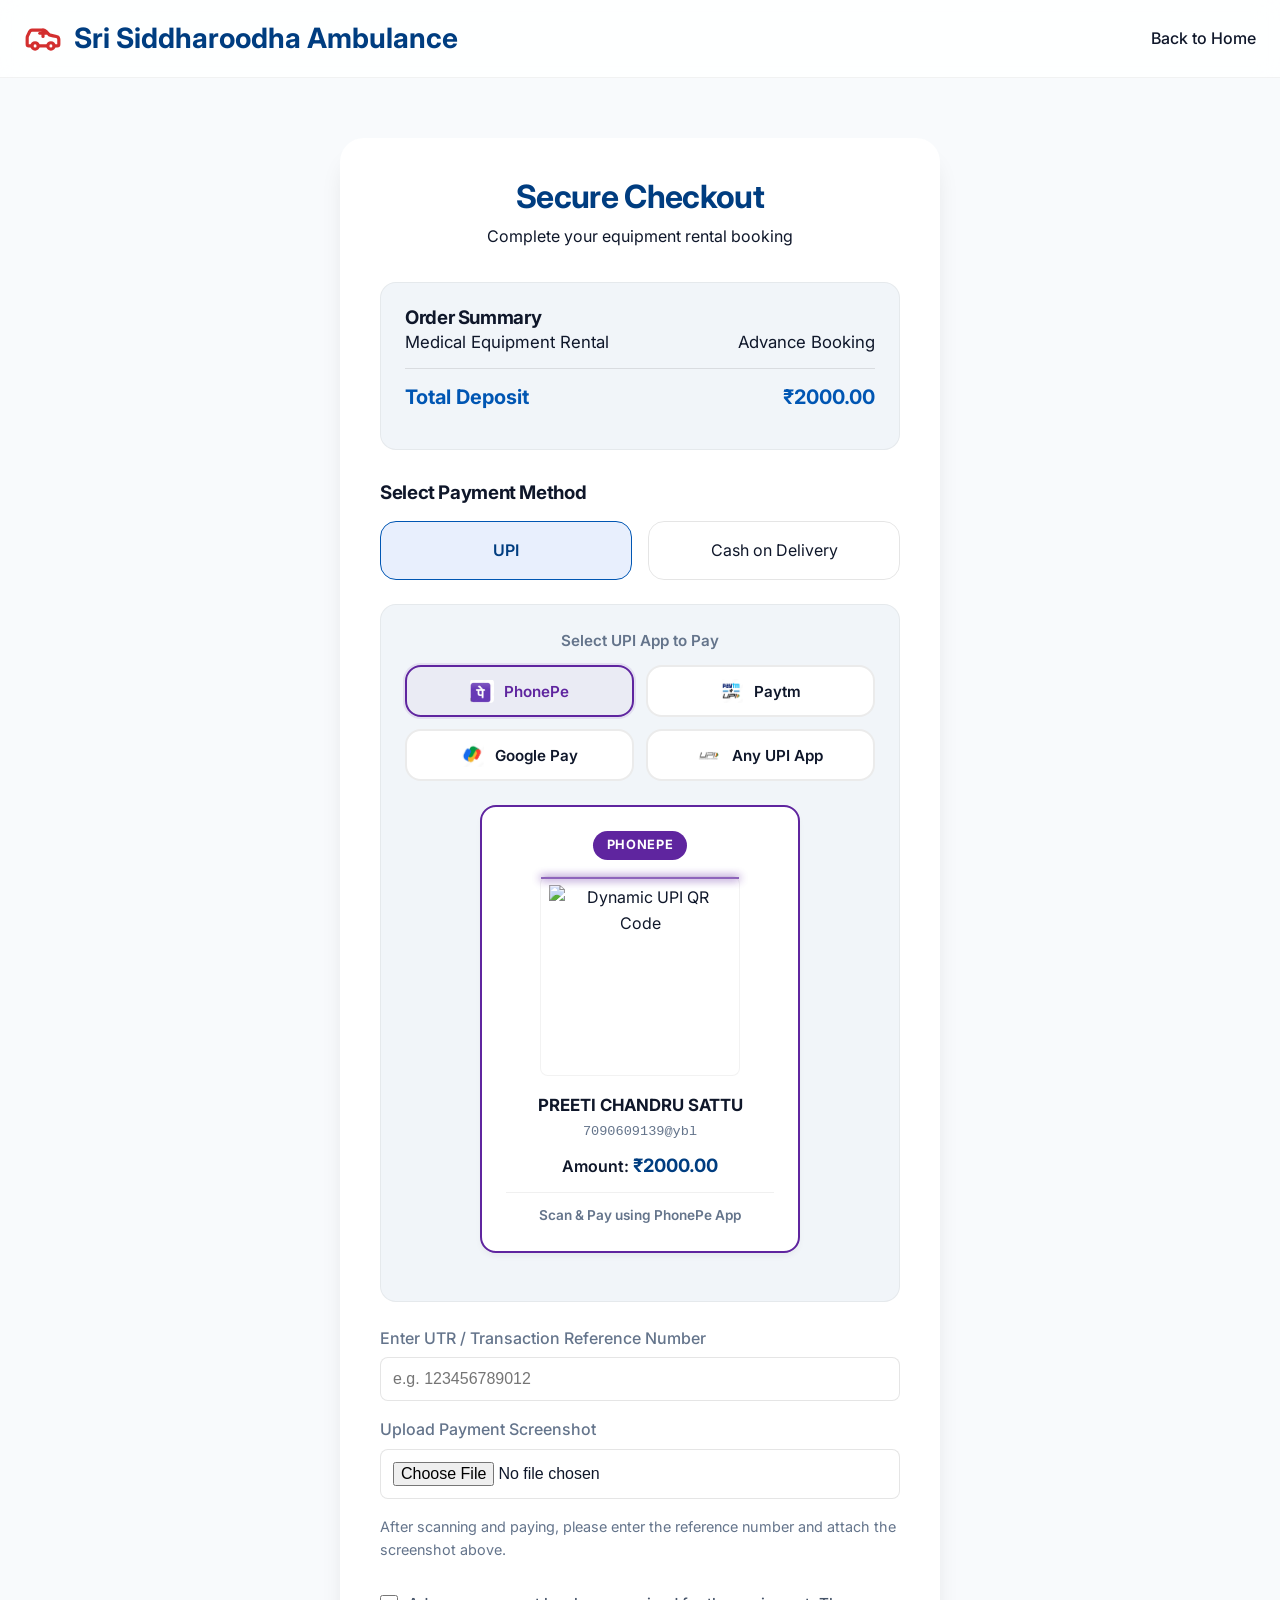
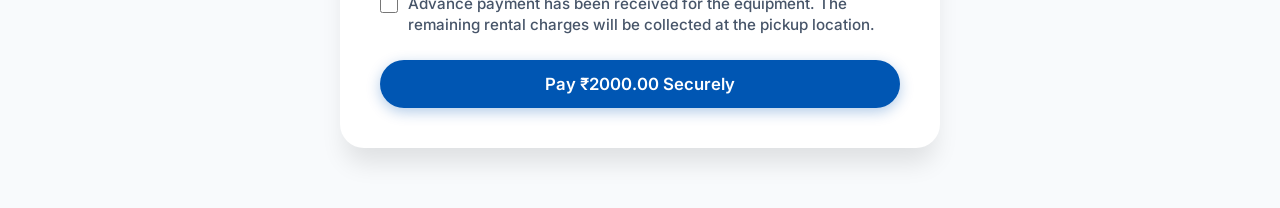
==== commit 1c460bc8: "feat: Upgrade payment gateway to support dynamic QR Codes and app-specific mobile redirection" ====
--- a/payment.html
+++ b/payment.html
@@ -162,6 +162,14 @@
             margin-bottom: 24px;
         }
 
+        .upi-payment-wrapper {
+            background: var(--bg-subtle);
+            border: 1px solid rgba(0, 0, 0, 0.05);
+            border-radius: var(--radius-md);
+            padding: 24px;
+            margin-bottom: 24px;
+        }
+
         .upi-apps-title {
             font-size: 0.95rem;
             color: var(--text-muted);
@@ -174,7 +182,8 @@
             display: grid;
             grid-template-columns: repeat(2, 1fr);
             gap: 12px;
-            margin-top: 16px;
+            margin-top: 12px;
+            margin-bottom: 24px;
         }
 
         .upi-app-btn {
@@ -183,7 +192,7 @@
             justify-content: center;
             gap: 10px;
             padding: 12px 16px;
-            border: 1px solid rgba(0, 0, 0, 0.08);
+            border: 2px solid rgba(0, 0, 0, 0.08);
             border-radius: var(--radius-md);
             background: var(--bg-surface);
             font-weight: 600;
@@ -200,9 +209,210 @@
             transform: translateY(-1px);
         }
 
-        .upi-app-btn svg {
+        .upi-app-btn svg, .upi-app-btn img {
             flex-shrink: 0;
             border-radius: 4px;
+        }
+
+        .upi-app-btn.active[data-app="phonepe"] {
+            border-color: #5f259f;
+            background: rgba(95, 37, 159, 0.05);
+            box-shadow: 0 0 0 2px rgba(95, 37, 159, 0.1);
+            color: #5f259f;
+        }
+
+        .upi-app-btn.active[data-app="paytm"] {
+            border-color: #00baf2;
+            background: rgba(0, 186, 242, 0.05);
+            box-shadow: 0 0 0 2px rgba(0, 186, 242, 0.1);
+            color: #002970;
+        }
+
+        .upi-app-btn.active[data-app="gpay"] {
+            border-color: #4285f4;
+            background: rgba(66, 133, 244, 0.05);
+            box-shadow: 0 0 0 2px rgba(66, 133, 244, 0.1);
+            color: #1a73e8;
+        }
+
+        .upi-app-btn.active[data-app="other"] {
+            border-color: #097969;
+            background: rgba(9, 121, 105, 0.05);
+            box-shadow: 0 0 0 2px rgba(9, 121, 105, 0.1);
+            color: #097969;
+        }
+
+        /* QR Container Styling */
+        .qr-container-card {
+            background: var(--bg-surface);
+            border: 2px solid rgba(0, 0, 0, 0.08);
+            border-radius: var(--radius-md);
+            padding: 24px;
+            max-width: 320px;
+            margin: 0 auto 24px auto;
+            text-align: center;
+            box-shadow: var(--shadow-sm);
+            transition: all 0.3s cubic-bezier(0.25, 0.8, 0.25, 1);
+            position: relative;
+            overflow: hidden;
+        }
+
+        /* Custom Theme border highlight */
+        .qr-container-card.theme-phonepe { border-color: #5f259f; }
+        .qr-container-card.theme-paytm { border-color: #00baf2; }
+        .qr-container-card.theme-gpay { border-color: #4285f4; }
+        .qr-container-card.theme-other { border-color: #097969; }
+
+        .qr-header {
+            margin-bottom: 16px;
+        }
+
+        .qr-badge {
+            display: inline-block;
+            padding: 4px 14px;
+            border-radius: var(--radius-full);
+            font-size: 0.8rem;
+            font-weight: 700;
+            text-transform: uppercase;
+            letter-spacing: 0.05em;
+            color: white;
+            background: #64748b;
+            transition: all 0.3s ease;
+        }
+
+        .theme-phonepe .qr-badge { background: #5f259f; }
+        .theme-paytm .qr-badge { background: #002970; }
+        .theme-gpay .qr-badge { background: #1a73e8; }
+        .theme-other .qr-badge { background: #097969; }
+
+        .qr-wrapper {
+            position: relative;
+            width: 200px;
+            height: 200px;
+            margin: 0 auto 16px auto;
+            background: white;
+            padding: 8px;
+            border-radius: var(--radius-sm);
+            border: 1px solid rgba(0, 0, 0, 0.05);
+            display: flex;
+            align-items: center;
+            justify-content: center;
+        }
+
+        .qr-wrapper img {
+            width: 100%;
+            height: 100%;
+            object-fit: contain;
+            display: block;
+        }
+
+        /* Scanner animation line */
+        .qr-scanner-lines {
+            position: absolute;
+            top: 0;
+            left: 0;
+            right: 0;
+            height: 2px;
+            background: var(--primary);
+            opacity: 0.7;
+            animation: scan 2.5s linear infinite;
+            pointer-events: none;
+            box-shadow: 0 0 8px 1px var(--primary);
+        }
+
+        .theme-phonepe .qr-scanner-lines {
+            background: #5f259f;
+            box-shadow: 0 0 8px 1px #5f259f;
+        }
+        .theme-paytm .qr-scanner-lines {
+            background: #00baf2;
+            box-shadow: 0 0 8px 1px #00baf2;
+        }
+        .theme-gpay .qr-scanner-lines {
+            background: #4285f4;
+            box-shadow: 0 0 8px 1px #4285f4;
+        }
+        .theme-other .qr-scanner-lines {
+            background: #097969;
+            box-shadow: 0 0 8px 1px #097969;
+        }
+
+        @keyframes scan {
+            0% { top: 0%; }
+            50% { top: 100%; }
+            100% { top: 0%; }
+        }
+
+        .qr-details {
+            margin-bottom: 12px;
+        }
+
+        .payee-name {
+            font-weight: 700;
+            font-size: 1.05rem;
+            color: var(--text-main);
+            margin-bottom: 2px;
+        }
+
+        .payee-upi {
+            font-size: 0.85rem;
+            color: var(--text-muted);
+            margin-bottom: 8px;
+            font-family: monospace;
+        }
+
+        .payment-amount-display {
+            font-size: 1rem;
+            font-weight: 600;
+            color: var(--text-main);
+        }
+
+        .payment-amount-display span {
+            color: var(--primary-dark);
+            font-size: 1.15rem;
+            font-weight: 700;
+        }
+
+        .qr-instructions {
+            font-size: 0.85rem;
+            color: var(--text-muted);
+            border-top: 1px solid rgba(0,0,0,0.06);
+            padding-top: 12px;
+            margin-top: 8px;
+            font-weight: 600;
+        }
+
+        .mobile-pay-wrapper {
+            margin-top: 16px;
+            text-align: center;
+        }
+
+        #mobile-pay-btn {
+            width: 100%;
+            padding: 14px;
+            border-radius: var(--radius-md);
+            font-weight: 600;
+            font-size: 1rem;
+            color: white;
+            transition: all 0.2s ease;
+            box-shadow: 0 4px 6px rgba(0,0,0,0.05);
+        }
+
+        #mobile-pay-btn:hover {
+            transform: translateY(-1px);
+            filter: brightness(0.95);
+        }
+
+        /* Show/hide mobile pay based on resolution */
+        @media (min-width: 769px) {
+            .mobile-pay-wrapper {
+                display: none;
+            }
+        }
+        @media (max-width: 768px) {
+            .mobile-pay-wrapper {
+                display: block;
+            }
         }
     </style>
 </head>
@@ -266,32 +476,55 @@
 
                     <!-- UPI Section -->
                     <div id="section-upi" class="payment-section active">
-                        <div style="text-align: center; margin-bottom: 24px;">
-                            <img src="images/qr.png" alt="PhonePe QR Code"
-                                style="max-width: 250px; display: block; margin: 0 auto 16px auto; border: 1px solid rgba(0,0,0,0.1); padding: 12px; border-radius: 8px; background: white;">
-                            <p style="font-weight: 600; font-size: 1.1rem; color: #1e293b; margin-bottom: 4px;">UPI Name: PREETI CHANDRU SATTU</p>
-                            <p style="color: #64748b; font-size: 0.95rem; margin-bottom: 20px;">Scan & Pay Using PhonePe App</p>
-                            
-                            <p class="upi-apps-title">Or Pay Directly via UPI App (Mobile Only):</p>
+                        <div class="upi-payment-wrapper">
+                            <p class="upi-apps-title">Select UPI App to Pay</p>
                             <div class="upi-apps-grid">
-                                <button type="button" class="upi-app-btn" onclick="payViaUPI('phonepe')">
-                                    <img src="images/phonepe_logo.png" alt="PhonePe" style="width: 24px; height: 24px; object-fit: contain; border-radius: 4px;">
+                                <button type="button" class="upi-app-btn active" data-app="phonepe" onclick="selectUPIApp('phonepe', true)">
+                                    <img src="images/phonepe_logo.png" alt="PhonePe" style="width: 24px; height: 24px; object-fit: contain;">
                                     <span>PhonePe</span>
                                 </button>
-                                <button type="button" class="upi-app-btn" onclick="payViaUPI('paytm')">
-                                    <img src="images/paytm_logo.png" alt="Paytm" style="width: 24px; height: 24px; object-fit: contain; border-radius: 4px;">
+                                <button type="button" class="upi-app-btn" data-app="paytm" onclick="selectUPIApp('paytm', true)">
+                                    <img src="images/paytm_logo.png" alt="Paytm" style="width: 24px; height: 24px; object-fit: contain;">
                                     <span>Paytm</span>
                                 </button>
-                                <button type="button" class="upi-app-btn" onclick="payViaUPI('gpay')">
-                                    <img src="images/gpay_logo.png" alt="GPay" style="width: 24px; height: 24px; object-fit: contain; border-radius: 4px;">
-                                    <span>GPay</span>
+                                <button type="button" class="upi-app-btn" data-app="gpay" onclick="selectUPIApp('gpay', true)">
+                                    <img src="images/gpay_logo.png" alt="GPay" style="width: 24px; height: 24px; object-fit: contain;">
+                                    <span>Google Pay</span>
                                 </button>
-                                <button type="button" class="upi-app-btn" onclick="payViaUPI('other')">
-                                    <img src="images/upi_logo.png" alt="Other UPI" style="width: 24px; height: 24px; object-fit: contain; border-radius: 4px;">
-                                    <span>Other UPI</span>
+                                <button type="button" class="upi-app-btn" data-app="other" onclick="selectUPIApp('other', true)">
+                                    <img src="images/upi_logo.png" alt="Other UPI" style="width: 24px; height: 24px; object-fit: contain;">
+                                    <span>Any UPI App</span>
+                                </button>
+                            </div>
+
+                            <!-- Interactive QR Code Container -->
+                            <div class="qr-container-card theme-phonepe" id="qr-container-card">
+                                <div class="qr-header">
+                                    <span class="qr-badge" id="qr-badge-app">PhonePe</span>
+                                </div>
+                                <div class="qr-wrapper">
+                                    <img id="upi-qr-image" src="" alt="Dynamic UPI QR Code">
+                                    <div class="qr-scanner-lines"></div>
+                                </div>
+                                <div class="qr-details">
+                                    <p class="payee-name" id="payee-name-display">PREETI CHANDRU SATTU</p>
+                                    <p class="payee-upi" id="payee-upi-display">7090609139@ybl</p>
+                                    <p class="payment-amount-display">Amount: <span id="payment-amount-val">₹2000.00</span></p>
+                                </div>
+                                <div class="qr-instructions" id="qr-instructions">
+                                    Scan & Pay using PhonePe App
+                                </div>
+                            </div>
+
+                            <!-- Mobile Quick Launch Button -->
+                            <div class="mobile-pay-wrapper">
+                                <button type="button" id="mobile-pay-btn" onclick="triggerMobilePay()" style="background-color: #5f259f; border-color: #5f259f; display: flex; align-items: center; justify-content: center; gap: 8px;">
+                                    <svg xmlns="http://www.w3.org/2000/svg" width="20" height="20" viewBox="0 0 24 24" fill="none" stroke="currentColor" stroke-width="2" stroke-linecap="round" stroke-linejoin="round" style="stroke: white;"><rect width="14" height="20" x="5" y="2" rx="2" ry="2"/><path d="M12 18h.01"/></svg>
+                                    <span>Pay ₹2000.00 via PhonePe App</span>
                                 </button>
                             </div>
                         </div>
+
                         <div class="form-group">
                             <label for="upiRef">Enter UTR / Transaction Reference Number</label>
                             <input type="text" id="upiRef" placeholder="e.g. 123456789012">
@@ -300,8 +533,7 @@
                             <label for="upiScreenshot">Upload Payment Screenshot</label>
                             <input type="file" id="upiScreenshot" accept="image/*" style="background: white;">
                         </div>
-                        <p style="font-size: 0.9rem; color: #64748b; margin-top: 8px;">After scanning and paying, please
-                            enter the reference number and attach the screenshot above.</p>
+                        <p style="font-size: 0.9rem; color: #64748b; margin-top: 8px;">After scanning and paying, please enter the reference number and attach the screenshot above.</p>
                     </div>
 
                     <!-- COD Section -->
@@ -361,31 +593,109 @@
             }
         }
 
-        window.payViaUPI = function(app) {
+        let currentSelectedApp = 'phonepe';
+
+        window.selectUPIApp = function(app, isUserClick = false) {
+            currentSelectedApp = app;
+
+            // Update active state in selector buttons
+            document.querySelectorAll('.upi-app-btn').forEach(btn => {
+                btn.classList.remove('active');
+            });
+            const selectedBtn = document.querySelector(`.upi-app-btn[data-app="${app}"]`);
+            if (selectedBtn) {
+                selectedBtn.classList.add('active');
+            }
+
+            // Update QR Code container theme
+            const qrCard = document.getElementById('qr-container-card');
+            if (qrCard) {
+                qrCard.className = 'qr-container-card theme-' + app;
+            }
+
+            // Update Badge and instruction texts
+            const badge = document.getElementById('qr-badge-app');
+            const instructions = document.getElementById('qr-instructions');
+            const mobilePayBtn = document.getElementById('mobile-pay-btn');
+
+            let appName = 'UPI App';
+            let themeColor = '#5f259f'; // PhonePe
+
+            if (app === 'phonepe') {
+                appName = 'PhonePe';
+                themeColor = '#5f259f';
+            } else if (app === 'paytm') {
+                appName = 'Paytm';
+                themeColor = '#00baf2';
+            } else if (app === 'gpay') {
+                appName = 'Google Pay';
+                themeColor = '#4285f4';
+            } else if (app === 'other') {
+                appName = 'Any UPI';
+                themeColor = '#097969';
+            }
+
+            if (badge) badge.textContent = appName;
+            if (instructions) instructions.textContent = `Scan & Pay using ${appName} App`;
+            
+            // Dynamic mobile button styling to match the selected app
+            if (mobilePayBtn) {
+                mobilePayBtn.style.backgroundColor = themeColor;
+                mobilePayBtn.style.borderColor = themeColor;
+                const mobilePayBtnSpan = mobilePayBtn.querySelector('span');
+                if (mobilePayBtnSpan) {
+                    mobilePayBtnSpan.textContent = `Pay ₹2000.00 via ${appName} App`;
+                }
+            }
+
+            // If user clicked and is on mobile, open app directly
+            if (isUserClick) {
+                const isMobile = /Android|iPhone|iPad|iPod/i.test(navigator.userAgent);
+                if (isMobile) {
+                    triggerMobilePay();
+                }
+            }
+        };
+
+        window.triggerMobilePay = function() {
             const upiId = '7090609139@ybl';
             const payeeName = encodeURIComponent('PREETI CHANDRU SATTU');
             const amount = '2000.00';
-            const note = encodeURIComponent('Sri Siddharoodha Ambulance Rental');
+            const equipment = localStorage.getItem('booking_equipment') || 'Medical Equipment';
+            const note = encodeURIComponent(`${equipment} Rental Deposit`);
+
+            // Use corresponding custom URI scheme for each selected app
+            let baseUri = 'upi://pay';
+            if (currentSelectedApp === 'phonepe') {
+                baseUri = 'phonepe://pay';
+            } else if (currentSelectedApp === 'paytm') {
+                baseUri = 'paytmmp://pay';
+            } else if (currentSelectedApp === 'gpay') {
+                baseUri = 'gpay://upi/pay';
+            }
+
+            const upiUrl = `${baseUri}?pa=${upiId}&pn=${payeeName}&am=${amount}&cu=INR&tn=${note}`;
+            window.location.href = upiUrl;
+        };
+
+        window.initUPIQRCode = function() {
+            const upiId = '7090609139@ybl';
+            const payeeName = 'PREETI CHANDRU SATTU';
+            const amount = '2000.00';
+            const equipment = localStorage.getItem('booking_equipment') || 'Medical Equipment';
+            const note = `${equipment} Rental Deposit`;
             
-            let baseUri = 'upi://pay';
-            if (app === 'phonepe') {
-                baseUri = 'phonepe://pay';
-            } else if (app === 'paytm') {
-                baseUri = 'paytmmp://pay';
-            } else if (app === 'gpay') {
-                baseUri = 'gpay://upi/pay';
-            }
+            // Standard universal UPI link
+            const upiUrl = `upi://pay?pa=${upiId}&pn=${encodeURIComponent(payeeName)}&am=${amount}&cu=INR&tn=${encodeURIComponent(note)}`;
             
-            const upiUrl = `${baseUri}?pa=${upiId}&pn=${payeeName}&am=${amount}&cu=INR&tn=${note}`;
-            
-            // Check if user is on mobile
-            const isMobile = /Android|iPhone|iPad|iPod/i.test(navigator.userAgent);
-            
-            if (isMobile) {
-                window.location.href = upiUrl;
-            } else {
-                alert(`To pay using ${app === 'phonepe' ? 'PhonePe' : app === 'paytm' ? 'Paytm' : app === 'gpay' ? 'Google Pay' : 'UPI'}, please scan the QR Code on your screen with your mobile app.`);
-            }
+            // Generate QR Code URL using free qrserver API
+            const qrImage = document.getElementById('upi-qr-image');
+            if (qrImage) {
+                qrImage.src = `https://api.qrserver.com/v1/create-qr-code/?size=250x250&data=${encodeURIComponent(upiUrl)}&ecc=M&margin=10`;
+            }
+
+            // Set default active tab
+            selectUPIApp('phonepe', false);
         };
 
         document.addEventListener('DOMContentLoaded', () => {
@@ -394,6 +704,9 @@
             if (equipment) {
                 document.getElementById('equipment-name-display').textContent = equipment + ' Rental';
             }
+
+            // Initialize dynamic UPI QR Code
+            initUPIQRCode();
 
             // Handle mock payment submission
             const form = document.getElementById('payment-form');
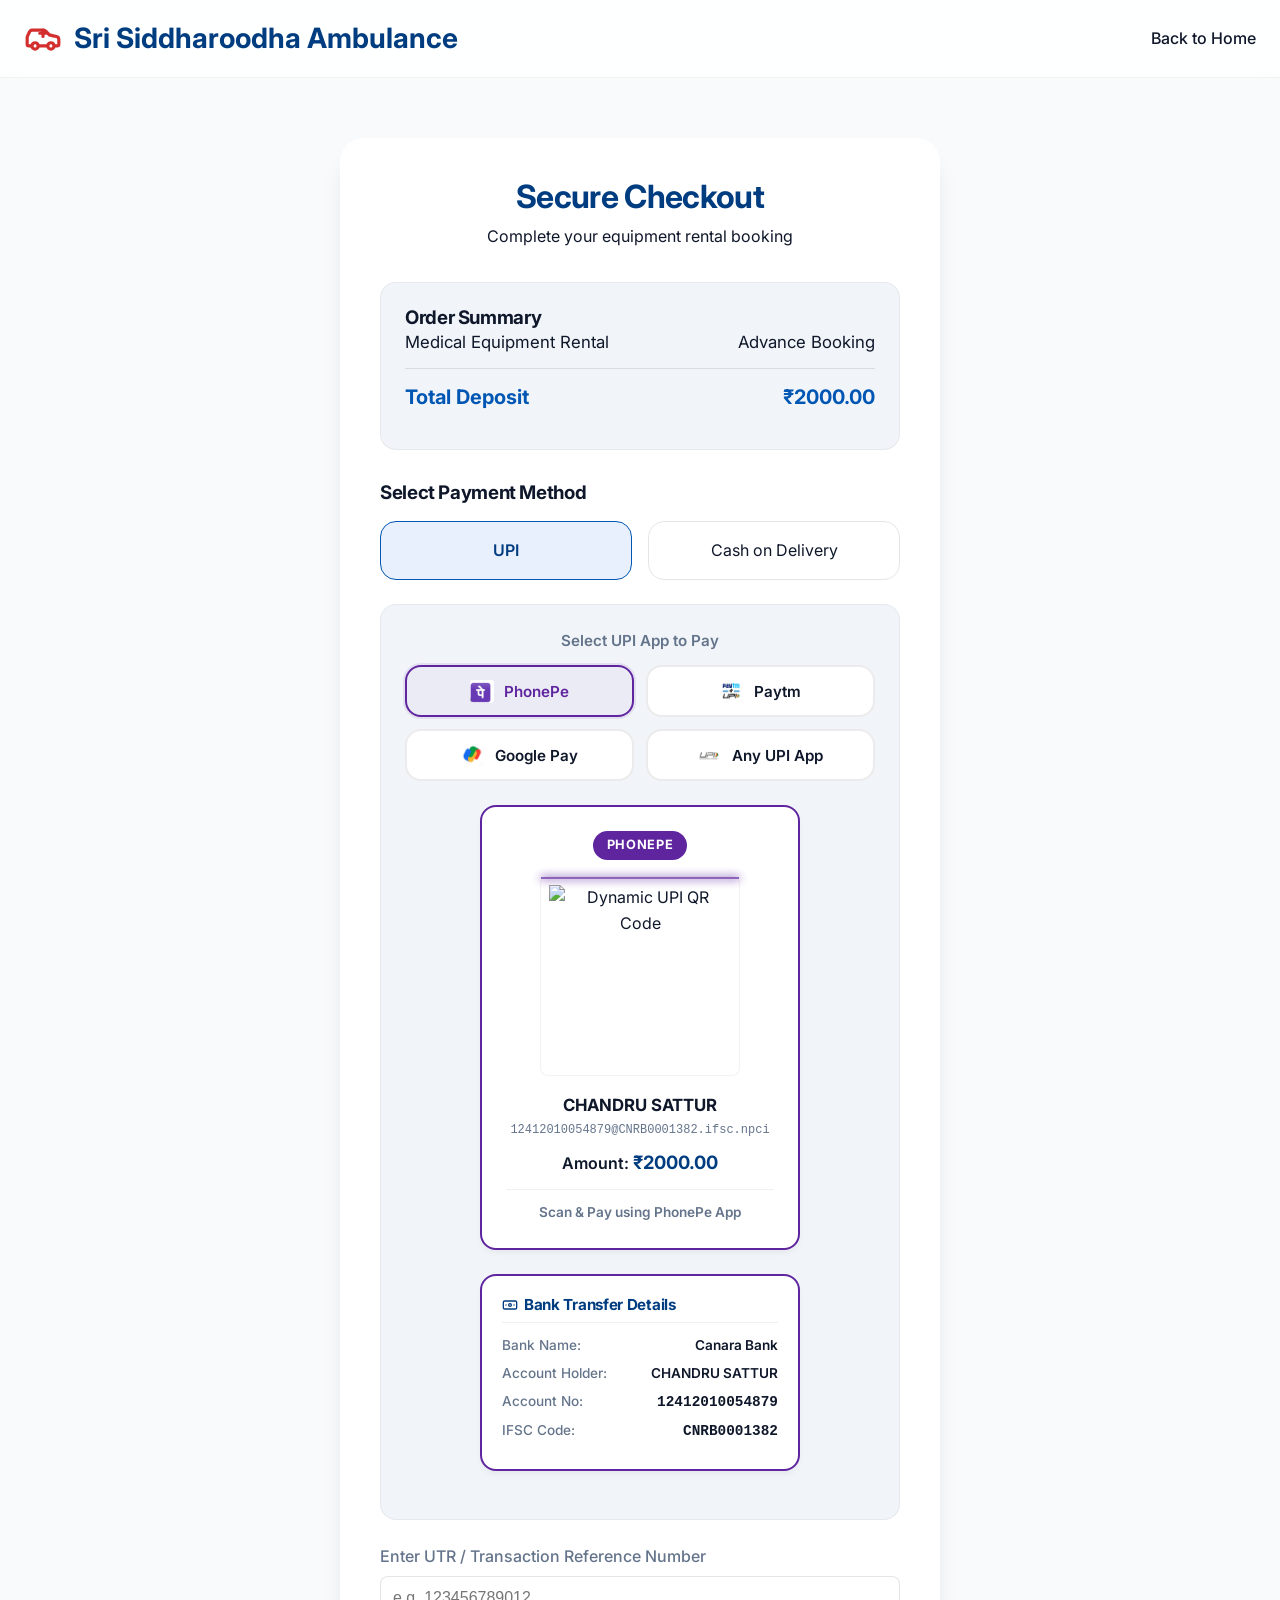
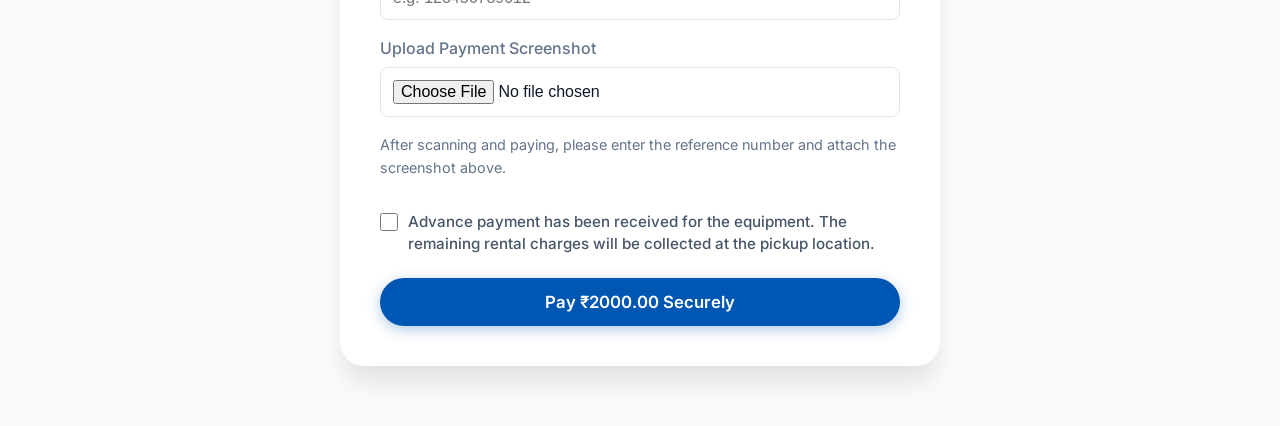
==== commit 7247f544: "feat: update payment gateway account holder and bank details to CHANDRU SATTUR" ====
--- a/payment.html
+++ b/payment.html
@@ -498,7 +498,7 @@
                             </div>
 
                             <!-- Interactive QR Code Container -->
-                            <div class="qr-container-card theme-phonepe" id="qr-container-card">
+                            <div class="qr-container-card theme-phonepe" id="qr-container-card" onclick="triggerMobilePay()" style="cursor: pointer;" title="Click to pay via app">
                                 <div class="qr-header">
                                     <span class="qr-badge" id="qr-badge-app">PhonePe</span>
                                 </div>
@@ -507,12 +507,38 @@
                                     <div class="qr-scanner-lines"></div>
                                 </div>
                                 <div class="qr-details">
-                                    <p class="payee-name" id="payee-name-display">PREETI CHANDRU SATTU</p>
-                                    <p class="payee-upi" id="payee-upi-display">7090609139@ybl</p>
+                                    <p class="payee-name" id="payee-name-display">CHANDRU SATTUR</p>
+                                    <p class="payee-upi" id="payee-upi-display" style="word-break: break-all; font-size: 0.75rem;">12412010054879@CNRB0001382.ifsc.npci</p>
                                     <p class="payment-amount-display">Amount: <span id="payment-amount-val">₹2000.00</span></p>
                                 </div>
                                 <div class="qr-instructions" id="qr-instructions">
                                     Scan & Pay using PhonePe App
+                                </div>
+                            </div>
+
+                            <!-- Bank Account Details Card -->
+                            <div class="bank-details-card" style="background: var(--bg-surface); border: 2px solid #5f259f; border-radius: var(--radius-md); padding: 20px; max-width: 320px; margin: 0 auto 24px auto; box-shadow: var(--shadow-sm); transition: border-color 0.2s ease;">
+                                <h4 style="margin-top: 0; margin-bottom: 12px; color: var(--primary-dark); font-size: 0.95rem; border-bottom: 1px solid rgba(0,0,0,0.06); padding-bottom: 8px; display: flex; align-items: center; gap: 6px;">
+                                    <svg xmlns="http://www.w3.org/2000/svg" width="16" height="16" viewBox="0 0 24 24" fill="none" stroke="currentColor" stroke-width="2" stroke-linecap="round" stroke-linejoin="round"><rect width="20" height="12" x="2" y="6" rx="2"/><circle cx="12" cy="12" r="2"/><path d="M6 12h.01M18 12h.01"/></svg>
+                                    Bank Transfer Details
+                                </h4>
+                                <div style="text-align: left; font-size: 0.85rem; line-height: 1.6; color: var(--text-main);">
+                                    <div style="display: flex; justify-content: space-between; margin-bottom: 6px;">
+                                        <span style="color: var(--text-muted); font-weight: 500;">Bank Name:</span>
+                                        <strong style="color: var(--text-main); font-weight: 600;">Canara Bank</strong>
+                                    </div>
+                                    <div style="display: flex; justify-content: space-between; margin-bottom: 6px;">
+                                        <span style="color: var(--text-muted); font-weight: 500;">Account Holder:</span>
+                                        <strong style="color: var(--text-main); font-weight: 600;">CHANDRU SATTUR</strong>
+                                    </div>
+                                    <div style="display: flex; justify-content: space-between; margin-bottom: 6px;">
+                                        <span style="color: var(--text-muted); font-weight: 500;">Account No:</span>
+                                        <strong style="color: var(--text-main); font-family: monospace; font-size: 0.9rem; font-weight: 600;">12412010054879</strong>
+                                    </div>
+                                    <div style="display: flex; justify-content: space-between; margin-bottom: 6px;">
+                                        <span style="color: var(--text-muted); font-weight: 500;">IFSC Code:</span>
+                                        <strong style="color: var(--text-main); font-family: monospace; font-size: 0.9rem; font-weight: 600;">CNRB0001382</strong>
+                                    </div>
                                 </div>
                             </div>
 
@@ -648,6 +674,12 @@
                 }
             }
 
+            // Update Bank Details card border color dynamically
+            const bankCard = document.querySelector('.bank-details-card');
+            if (bankCard) {
+                bankCard.style.borderColor = themeColor;
+            }
+
             // If user clicked and is on mobile, open app directly
             if (isUserClick) {
                 const isMobile = /Android|iPhone|iPad|iPod/i.test(navigator.userAgent);
@@ -658,8 +690,8 @@
         };
 
         window.triggerMobilePay = function() {
-            const upiId = '7090609139@ybl';
-            const payeeName = encodeURIComponent('PREETI CHANDRU SATTU');
+            const upiId = '12412010054879@CNRB0001382.ifsc.npci';
+            const payeeName = encodeURIComponent('CHANDRU SATTUR');
             const amount = '2000.00';
             const equipment = localStorage.getItem('booking_equipment') || 'Medical Equipment';
             const note = encodeURIComponent(`${equipment} Rental Deposit`);
@@ -679,8 +711,8 @@
         };
 
         window.initUPIQRCode = function() {
-            const upiId = '7090609139@ybl';
-            const payeeName = 'PREETI CHANDRU SATTU';
+            const upiId = '12412010054879@CNRB0001382.ifsc.npci';
+            const payeeName = 'CHANDRU SATTUR';
             const amount = '2000.00';
             const equipment = localStorage.getItem('booking_equipment') || 'Medical Equipment';
             const note = `${equipment} Rental Deposit`;
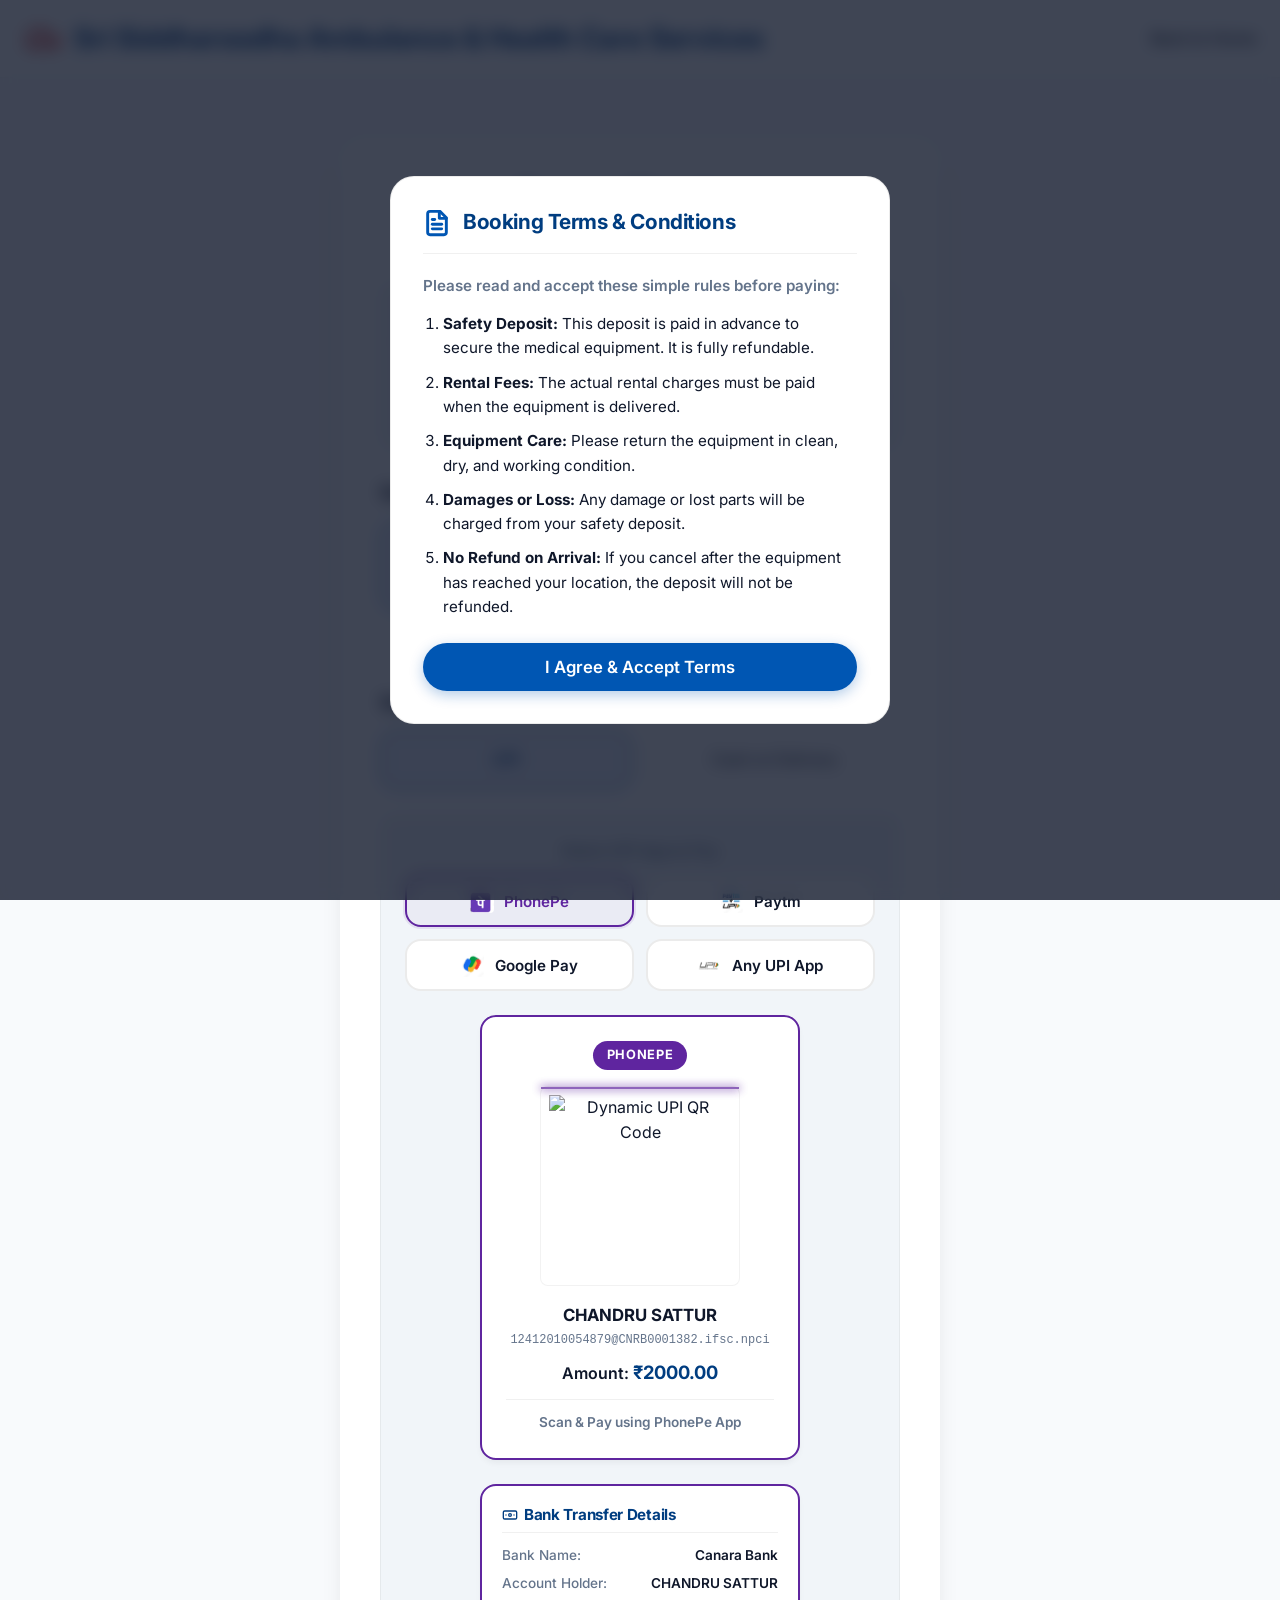
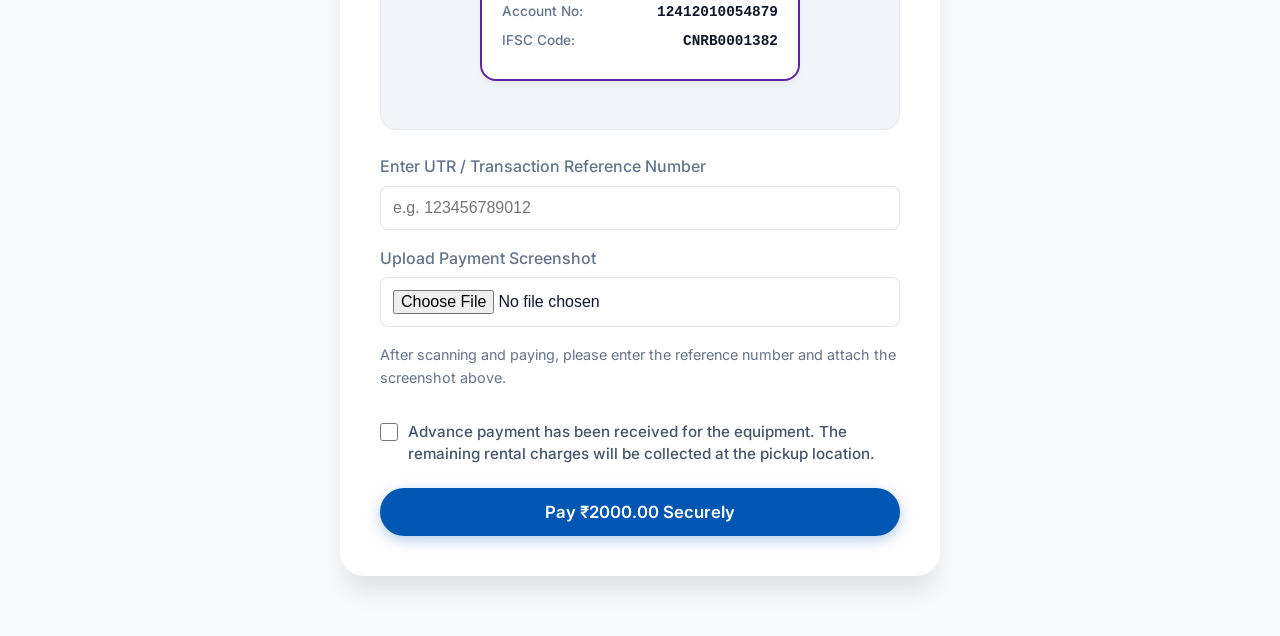
==== commit 903a2f88: "Update payment gateway: add custom amount, terms modal popup, dynamic ambulance booking payment flow" ====
--- a/payment.html
+++ b/payment.html
@@ -4,7 +4,7 @@
 <head>
     <meta charset="UTF-8">
     <meta name="viewport" content="width=1280">
-    <title>Secure Payment - Sri Siddharoodha Ambulance</title>
+    <title>Secure Payment - Sri Siddharoodha Ambulance & Health Care Services</title>
     <link href="https://fonts.googleapis.com/css2?family=Inter:wght@300;400;500;600;700&display=swap" rel="stylesheet">
     <link rel="stylesheet" href="styles.css">
     <style>
@@ -88,6 +88,38 @@
         }
 
         .payment-option input {
+            display: none;
+        }
+
+        .amount-options {
+            display: flex;
+            gap: 16px;
+            margin-bottom: 24px;
+        }
+
+        .amount-option {
+            flex: 1;
+            border: 1px solid rgba(0, 0, 0, 0.1);
+            border-radius: var(--radius-md);
+            padding: 16px;
+            cursor: pointer;
+            transition: all 0.2s ease;
+            text-align: center;
+        }
+
+        .amount-option:hover {
+            border-color: var(--primary);
+            background: rgba(37, 99, 235, 0.05);
+        }
+
+        .amount-option.active {
+            border-color: var(--primary);
+            background: rgba(37, 99, 235, 0.1);
+            font-weight: 600;
+            color: var(--primary-dark);
+        }
+
+        .amount-option input {
             display: none;
         }
 
@@ -414,10 +446,114 @@
                 display: block;
             }
         }
+
+        .terms-modal-overlay {
+            position: fixed;
+            top: 0;
+            left: 0;
+            width: 100%;
+            height: 100%;
+            background: rgba(15, 23, 42, 0.8);
+            backdrop-filter: blur(8px);
+            display: flex;
+            align-items: center;
+            justify-content: center;
+            z-index: 2000;
+            opacity: 1;
+            transition: opacity 0.3s ease;
+        }
+
+        .terms-modal-card {
+            background: var(--bg-surface);
+            padding: 32px;
+            border-radius: var(--radius-lg);
+            max-width: 500px;
+            width: 90%;
+            box-shadow: var(--shadow-xl);
+            transform: scale(1);
+            transition: transform 0.3s cubic-bezier(0.175, 0.885, 0.32, 1.275);
+            border: 1px solid rgba(0, 0, 0, 0.08);
+            max-height: 90vh;
+            display: flex;
+            flex-direction: column;
+        }
+
+        .terms-modal-header {
+            display: flex;
+            align-items: center;
+            gap: 12px;
+            margin-bottom: 20px;
+            border-bottom: 1px solid rgba(0, 0, 0, 0.06);
+            padding-bottom: 16px;
+            flex-shrink: 0;
+        }
+
+        .terms-modal-header h2 {
+            color: var(--primary-dark);
+            font-size: 1.3rem;
+            margin: 0;
+            font-weight: 700;
+        }
+
+        .terms-icon {
+            color: var(--primary);
+            flex-shrink: 0;
+        }
+
+        .terms-modal-body {
+            font-size: 0.95rem;
+            line-height: 1.6;
+            color: var(--text-main);
+            margin-bottom: 24px;
+            overflow-y: auto;
+            padding-right: 8px;
+            text-align: left;
+        }
+
+        .terms-modal-body ol {
+            padding-left: 20px;
+            margin: 0;
+        }
+
+        .terms-modal-body li {
+            margin-bottom: 12px;
+        }
+
+        .terms-modal-footer {
+            flex-shrink: 0;
+        }
+
+        .terms-modal-footer button {
+            width: 100%;
+        }
     </style>
 </head>
 
 <body>
+    <!-- Terms & Conditions Modal Popup Overlay -->
+    <div id="terms-modal-overlay" class="terms-modal-overlay">
+        <div class="terms-modal-card">
+            <div class="terms-modal-header">
+                <svg class="terms-icon" xmlns="http://www.w3.org/2000/svg" width="28" height="28" viewBox="0 0 24 24" fill="none" stroke="currentColor" stroke-width="2.5" stroke-linecap="round" stroke-linejoin="round">
+                    <path d="M14.5 2H6a2 2 0 0 0-2 2v16a2 2 0 0 0 2 2h12a2 2 0 0 0 2-2V7.5L14.5 2z"/>
+                    <polyline points="14 2 14 8 20 8"/>
+                    <line x1="16" y1="13" x2="8" y2="13"/>
+                    <line x1="16" y1="17" x2="8" y2="17"/>
+                    <line x1="10" y1="9" x2="8" y2="9"/>
+                </svg>
+                <h2>Booking Terms & Conditions</h2>
+            </div>
+            <div class="terms-modal-body" id="terms-modal-content">
+                <!-- Dynamically loaded terms list -->
+            </div>
+            <div class="terms-modal-footer">
+                <button type="button" class="btn btn-primary btn-large" id="accept-terms-btn" onclick="acceptTerms()">
+                    I Agree & Accept Terms
+                </button>
+            </div>
+        </div>
+    </div>
+
     <header class="header">
         <div class="container header-content">
             <div class="logo">
@@ -432,7 +568,7 @@
                     <path d="M12 7v4" />
                     <path d="M10 9h4" />
                 </svg>
-                <span>Sri Siddharoodha Ambulance</span>
+                <span>Sri Siddharoodha Ambulance & Health Care Services</span>
             </div>
             <nav class="nav">
                 <a href="index.html" class="nav-link">Back to Home</a>
@@ -455,11 +591,43 @@
                 </div>
                 <div class="summary-item total">
                     <span>Total Deposit</span>
-                    <span>₹2000.00</span>
+                    <span id="summary-total-val">₹2000.00</span>
                 </div>
             </div>
 
             <form id="payment-form">
+                <!-- Select Payment Amount Section -->
+                <div class="payment-amount-selector-section" style="margin-bottom: 32px; border-bottom: 1px solid rgba(0,0,0,0.06); padding-bottom: 24px;">
+                    <h3 style="margin-bottom: 16px;">Select Payment Amount</h3>
+                    <div class="amount-options">
+                        <label class="amount-option active" id="label-amt-standard">
+                            <input type="radio" name="paymentAmountType" value="standard" checked onchange="toggleAmountType('standard')">
+                            <div style="font-size: 0.85rem; color: var(--text-muted); font-weight: 500; margin-bottom: 4px;">Standard Deposit</div>
+                            <div style="font-size: 1.2rem; font-weight: 700; color: var(--text-main);">₹2000.00</div>
+                        </label>
+                        <label class="amount-option" id="label-amt-custom">
+                            <input type="radio" name="paymentAmountType" value="custom" onchange="toggleAmountType('custom')">
+                            <div style="font-size: 0.85rem; color: var(--text-muted); font-weight: 500; margin-bottom: 4px;">Custom Amount</div>
+                            <div style="font-size: 1.2rem; font-weight: 700; color: var(--text-main);" id="custom-amount-preview-display">₹2000.00</div>
+                        </label>
+                    </div>
+
+                    <!-- Custom Amount Input Field (hidden by default) -->
+                    <div id="custom-amount-input-container" style="display: none; background: var(--bg-subtle); padding: 20px; border-radius: var(--radius-md); border: 1px solid rgba(0, 0, 0, 0.05); margin-top: 12px; transition: all 0.3s ease;">
+                        <div class="form-group" style="margin-bottom: 0;">
+                            <label for="custom-amount-val-input" style="display: block; margin-bottom: 8px; font-weight: 600; color: var(--text-muted);">Enter Custom Amount (₹)</label>
+                            <div style="position: relative; display: flex; align-items: center;">
+                                <span style="position: absolute; left: 16px; font-size: 1.25rem; font-weight: 600; color: var(--text-muted);">₹</span>
+                                <input type="number" id="custom-amount-val-input" min="300" step="any" value="2000" placeholder="Enter amount to pay" style="width: 100%; padding: 12px 12px 12px 36px; border: 1px solid rgba(0, 0, 0, 0.1); border-radius: var(--radius-sm); font-size: 1.15rem; font-weight: 600; background: var(--bg-surface); outline: none; transition: border-color 0.2s ease;" oninput="updateCustomAmount(this.value)">
+                            </div>
+                            <div id="custom-amount-warning" style="display: none; color: #dc2626; font-size: 0.85rem; font-weight: 600; margin-top: 8px;">
+                                ⚠️ Minimum payment amount is ₹300.00
+                            </div>
+                            <p style="font-size: 0.8rem; color: #64748b; margin-top: 8px; margin-bottom: 0;">Specify any custom amount you want to pay as advance or full payment.</p>
+                        </div>
+                    </div>
+                </div>
+
                 <div class="payment-method">
                     <h3>Select Payment Method</h3>
 
@@ -546,7 +714,7 @@
                             <div class="mobile-pay-wrapper">
                                 <button type="button" id="mobile-pay-btn" onclick="triggerMobilePay()" style="background-color: #5f259f; border-color: #5f259f; display: flex; align-items: center; justify-content: center; gap: 8px;">
                                     <svg xmlns="http://www.w3.org/2000/svg" width="20" height="20" viewBox="0 0 24 24" fill="none" stroke="currentColor" stroke-width="2" stroke-linecap="round" stroke-linejoin="round" style="stroke: white;"><rect width="14" height="20" x="5" y="2" rx="2" ry="2"/><path d="M12 18h.01"/></svg>
-                                    <span>Pay ₹2000.00 via PhonePe App</span>
+                                    <span id="mobile-pay-btn-text">Pay ₹2000.00 via PhonePe App</span>
                                 </button>
                             </div>
                         </div>
@@ -566,8 +734,7 @@
                     <div id="section-cod" class="payment-section">
                         <p
                             style="font-size: 0.95rem; color: #334155; background: #f8fafc; padding: 16px; border-radius: 8px; border: 1px dashed #cbd5e1;">
-                            You have selected Cash on Delivery. Please keep ₹2000.00 ready at the time of equipment
-                            delivery.</p>
+                            You have selected Cash on Delivery. Please keep <strong id="cod-amount-val">₹2000.00</strong> ready at the time of equipment delivery.</p>
                     </div>
                 </div>
 
@@ -601,25 +768,188 @@
     </div>
 
     <script>
-        function togglePayment(type) {
+        let currentSelectedApp = 'phonepe';
+        let paymentAmountType = 'standard';
+        let customAmountVal = 2000.00;
+
+        function getSelectedAmount() {
+            if (paymentAmountType === 'standard') {
+                return 2000.00;
+            } else {
+                return customAmountVal;
+            }
+        }
+
+        window.acceptTerms = function() {
+            const overlay = document.getElementById('terms-modal-overlay');
+            if (overlay) {
+                overlay.style.opacity = '0';
+                setTimeout(() => {
+                    overlay.style.display = 'none';
+                }, 300);
+            }
+            
+            // Automatically accept the checkout form terms checkbox
+            const chk = document.getElementById('terms-accept');
+            if (chk) {
+                chk.checked = true;
+            }
+        };
+
+        window.toggleAmountType = function(type) {
+            paymentAmountType = type;
+
+            // Update active state in selector buttons
+            document.getElementById('label-amt-standard').classList.remove('active');
+            document.getElementById('label-amt-custom').classList.remove('active');
+            document.getElementById('label-amt-' + type).classList.add('active');
+
+            // Show/hide custom input
+            const inputContainer = document.getElementById('custom-amount-input-container');
+            if (type === 'custom') {
+                inputContainer.style.display = 'block';
+                const inputVal = document.getElementById('custom-amount-val-input');
+                if (inputVal && !inputVal.value) {
+                    inputVal.value = '2000';
+                }
+            } else {
+                inputContainer.style.display = 'none';
+            }
+
+            updatePaymentAmount();
+        };
+
+        window.updateCustomAmount = function(val) {
+            let parsed = parseFloat(val);
+            if (isNaN(parsed) || parsed < 0) {
+                parsed = 0;
+            }
+            customAmountVal = parsed;
+            updatePaymentAmount();
+        };
+
+        function updatePaymentAmount() {
+            const amount = getSelectedAmount();
+            const formattedAmount = '₹' + amount.toFixed(2);
+
+            const isAmountInvalid = (paymentAmountType === 'custom' && amount < 300);
+
+            // Update warning visibility
+            const warningEl = document.getElementById('custom-amount-warning');
+            if (warningEl) {
+                warningEl.style.display = isAmountInvalid ? 'block' : 'none';
+            }
+
+            // Update displays
+            const summaryTotal = document.getElementById('summary-total-val');
+            if (summaryTotal) summaryTotal.textContent = formattedAmount;
+
+            const payAmtVal = document.getElementById('payment-amount-val');
+            if (payAmtVal) payAmtVal.textContent = formattedAmount;
+
+            // Update COD message
+            const codAmtVal = document.getElementById('cod-amount-val');
+            if (codAmtVal) codAmtVal.textContent = formattedAmount;
+
+            // Update submit button text and state
+            const submitBtn = document.getElementById('submit-btn');
+            const checkedPaymentTypeEl = document.querySelector('input[name="paymentType"]:checked');
+            const paymentType = checkedPaymentTypeEl ? checkedPaymentTypeEl.value : 'upi';
+            if (submitBtn) {
+                if (isAmountInvalid) {
+                    submitBtn.disabled = true;
+                    submitBtn.style.opacity = '0.6';
+                    submitBtn.style.cursor = 'not-allowed';
+                    submitBtn.textContent = 'Minimum ₹300.00 Required';
+                } else {
+                    submitBtn.disabled = false;
+                    submitBtn.style.opacity = '1';
+                    submitBtn.style.cursor = 'pointer';
+                    if (paymentType === 'cod') {
+                        submitBtn.textContent = 'Confirm Order (Pay on Delivery)';
+                    } else {
+                        submitBtn.textContent = `Pay ${formattedAmount} Securely`;
+                    }
+                }
+            }
+
+            // Update mobile pay button span
+            const mobileBtnText = document.getElementById('mobile-pay-btn-text');
+            if (mobileBtnText) {
+                let appName = 'UPI App';
+                if (currentSelectedApp === 'phonepe') appName = 'PhonePe';
+                else if (currentSelectedApp === 'paytm') appName = 'Paytm';
+                else if (currentSelectedApp === 'gpay') appName = 'Google Pay';
+                else if (currentSelectedApp === 'other') appName = 'Any UPI';
+                
+                if (isAmountInvalid) {
+                    mobileBtnText.textContent = `Minimum ₹300.00 Required`;
+                } else {
+                    mobileBtnText.textContent = `Pay ${formattedAmount} via ${appName} App`;
+                }
+            }
+
+            // Disable mobile pay button if amount is invalid
+            const mobilePayBtn = document.getElementById('mobile-pay-btn');
+            if (mobilePayBtn) {
+                if (isAmountInvalid) {
+                    mobilePayBtn.style.opacity = '0.5';
+                    mobilePayBtn.style.pointerEvents = 'none';
+                } else {
+                    mobilePayBtn.style.opacity = '1';
+                    mobilePayBtn.style.pointerEvents = 'auto';
+                }
+            }
+
+            // Regenerate QR Code
+            const qrImage = document.getElementById('upi-qr-image');
+            if (qrImage) {
+                if (isAmountInvalid) {
+                    qrImage.style.opacity = '0.3';
+                } else {
+                    qrImage.style.opacity = '1';
+                    const upiId = '12412010054879@CNRB0001382.ifsc.npci';
+                    const payeeName = 'CHANDRU SATTUR';
+                    
+                    const bookingType = localStorage.getItem('booking_type') || 'equipment';
+                    let noteText = '';
+                    if (bookingType === 'ambulance') {
+                        const ambType = localStorage.getItem('booking_ambulance_type') || 'Ambulance';
+                        noteText = `${ambType} Booking Deposit`;
+                    } else {
+                        const equipment = localStorage.getItem('booking_equipment') || 'Medical Equipment';
+                        noteText = `${equipment} Rental Deposit`;
+                    }
+                    
+                    const upiUrl = `upi://pay?pa=${upiId}&pn=${encodeURIComponent(payeeName)}&am=${amount.toFixed(2)}&cu=INR&tn=${encodeURIComponent(noteText)}`;
+                    qrImage.src = `https://api.qrserver.com/v1/create-qr-code/?size=250x250&data=${encodeURIComponent(upiUrl)}&ecc=M&margin=10`;
+                }
+            }
+
+            // Also update the custom amount preview text in the radio button
+            const preview = document.getElementById('custom-amount-preview-display');
+            if (preview) {
+                preview.textContent = formattedAmount;
+            }
+        }
+
+        window.togglePayment = function(type) {
             // Update labels
-            document.querySelectorAll('.payment-option').forEach(el => el.classList.remove('active'));
-            document.getElementById('label-' + type).classList.add('active');
+            document.querySelectorAll('.payment-method .payment-option').forEach(el => el.classList.remove('active'));
+            const selectedLabel = document.getElementById('label-' + type);
+            if (selectedLabel) {
+                selectedLabel.classList.add('active');
+            }
 
             // Update sections
             document.querySelectorAll('.payment-section').forEach(el => el.classList.remove('active'));
-            document.getElementById('section-' + type).classList.add('active');
-
-            // Update button text
-            const btn = document.getElementById('submit-btn');
-            if (type === 'cod') {
-                btn.textContent = 'Confirm Order (Pay on Delivery)';
-            } else {
-                btn.textContent = 'Pay ₹2000.00 Securely';
-            }
-        }
-
-        let currentSelectedApp = 'phonepe';
+            const selectedSection = document.getElementById('section-' + type);
+            if (selectedSection) {
+                selectedSection.classList.add('active');
+            }
+
+            updatePaymentAmount();
+        };
 
         window.selectUPIApp = function(app, isUserClick = false) {
             currentSelectedApp = app;
@@ -668,11 +998,9 @@
             if (mobilePayBtn) {
                 mobilePayBtn.style.backgroundColor = themeColor;
                 mobilePayBtn.style.borderColor = themeColor;
-                const mobilePayBtnSpan = mobilePayBtn.querySelector('span');
-                if (mobilePayBtnSpan) {
-                    mobilePayBtnSpan.textContent = `Pay ₹2000.00 via ${appName} App`;
-                }
-            }
+            }
+
+            updatePaymentAmount();
 
             // Update Bank Details card border color dynamically
             const bankCard = document.querySelector('.bank-details-card');
@@ -692,9 +1020,18 @@
         window.triggerMobilePay = function() {
             const upiId = '12412010054879@CNRB0001382.ifsc.npci';
             const payeeName = encodeURIComponent('CHANDRU SATTUR');
-            const amount = '2000.00';
-            const equipment = localStorage.getItem('booking_equipment') || 'Medical Equipment';
-            const note = encodeURIComponent(`${equipment} Rental Deposit`);
+            const amount = getSelectedAmount().toFixed(2);
+            
+            const bookingType = localStorage.getItem('booking_type') || 'equipment';
+            let noteText = '';
+            if (bookingType === 'ambulance') {
+                const ambType = localStorage.getItem('booking_ambulance_type') || 'Ambulance';
+                noteText = `${ambType} Booking Deposit`;
+            } else {
+                const equipment = localStorage.getItem('booking_equipment') || 'Medical Equipment';
+                noteText = `${equipment} Rental Deposit`;
+            }
+            const note = encodeURIComponent(noteText);
 
             // Use corresponding custom URI scheme for each selected app
             let baseUri = 'upi://pay';
@@ -711,30 +1048,63 @@
         };
 
         window.initUPIQRCode = function() {
-            const upiId = '12412010054879@CNRB0001382.ifsc.npci';
-            const payeeName = 'CHANDRU SATTUR';
-            const amount = '2000.00';
-            const equipment = localStorage.getItem('booking_equipment') || 'Medical Equipment';
-            const note = `${equipment} Rental Deposit`;
-            
-            // Standard universal UPI link
-            const upiUrl = `upi://pay?pa=${upiId}&pn=${encodeURIComponent(payeeName)}&am=${amount}&cu=INR&tn=${encodeURIComponent(note)}`;
-            
-            // Generate QR Code URL using free qrserver API
-            const qrImage = document.getElementById('upi-qr-image');
-            if (qrImage) {
-                qrImage.src = `https://api.qrserver.com/v1/create-qr-code/?size=250x250&data=${encodeURIComponent(upiUrl)}&ecc=M&margin=10`;
-            }
-
+            updatePaymentAmount();
             // Set default active tab
             selectUPIApp('phonepe', false);
         };
 
         document.addEventListener('DOMContentLoaded', () => {
-            // Retrieve equipment name from localStorage
-            const equipment = localStorage.getItem('booking_equipment');
-            if (equipment) {
-                document.getElementById('equipment-name-display').textContent = equipment + ' Rental';
+            // Retrieve booking type and detail from localStorage
+            const bookingType = localStorage.getItem('booking_type') || 'equipment';
+            
+            // Dynamically populate Terms modal list content
+            const termsContent = document.getElementById('terms-modal-content');
+            if (termsContent) {
+                if (bookingType === 'ambulance') {
+                    termsContent.innerHTML = `
+                        <p style="margin-top:0; margin-bottom:14px; font-weight:600; color:var(--text-muted);">Please read and accept these simple rules before paying:</p>
+                        <ol style="margin:0; padding-left:20px;">
+                            <li style="margin-bottom:10px;"><strong>Booking Deposit:</strong> This payment is paid in advance to confirm your booking.</li>
+                            <li style="margin-bottom:10px;"><strong>Extra Charges:</strong> Rest of the charges (for distance and staff) must be paid at the pickup or drop location.</li>
+                            <li style="margin-bottom:10px;"><strong>Correct Details:</strong> Please make sure the patient details, pickup location, and drop location are correct.</li>
+                            <li style="margin-bottom:10px;"><strong>Cancellation Fees:</strong> If you cancel after the ambulance has started from our base, basic charges will apply.</li>
+                            <li style="margin-bottom:0;"><strong>No Refund on Arrival:</strong> If you cancel after the ambulance has reached your pickup location, the deposit will not be refunded.</li>
+                        </ol>
+                    `;
+                } else {
+                    termsContent.innerHTML = `
+                        <p style="margin-top:0; margin-bottom:14px; font-weight:600; color:var(--text-muted);">Please read and accept these simple rules before paying:</p>
+                        <ol style="margin:0; padding-left:20px;">
+                            <li style="margin-bottom:10px;"><strong>Safety Deposit:</strong> This deposit is paid in advance to secure the medical equipment. It is fully refundable.</li>
+                            <li style="margin-bottom:10px;"><strong>Rental Fees:</strong> The actual rental charges must be paid when the equipment is delivered.</li>
+                            <li style="margin-bottom:10px;"><strong>Equipment Care:</strong> Please return the equipment in clean, dry, and working condition.</li>
+                            <li style="margin-bottom:10px;"><strong>Damages or Loss:</strong> Any damage or lost parts will be charged from your safety deposit.</li>
+                            <li style="margin-bottom:0;"><strong>No Refund on Arrival:</strong> If you cancel after the equipment has reached your location, the deposit will not be refunded.</li>
+                        </ol>
+                    `;
+                }
+            }
+
+            if (bookingType === 'ambulance') {
+                const ambType = localStorage.getItem('booking_ambulance_type') || 'Ambulance';
+                document.getElementById('equipment-name-display').textContent = ambType + ' Booking';
+                
+                // Update payment header description
+                const subHeader = document.querySelector('.payment-header p');
+                if (subHeader) {
+                    subHeader.textContent = 'Complete your ambulance transport booking';
+                }
+
+                // Update terms and conditions checkbox text
+                const termsLabel = document.querySelector('label[for="terms-accept"]');
+                if (termsLabel) {
+                    termsLabel.textContent = 'Advance payment has been received for the ambulance booking. The remaining charges will be collected at the transport location.';
+                }
+            } else {
+                const equipment = localStorage.getItem('booking_equipment');
+                if (equipment) {
+                    document.getElementById('equipment-name-display').textContent = equipment + ' Rental';
+                }
             }
 
             // Initialize dynamic UPI QR Code
@@ -744,6 +1114,16 @@
             const form = document.getElementById('payment-form');
             form.addEventListener('submit', (e) => {
                 e.preventDefault();
+
+                const amount = getSelectedAmount();
+                if (paymentAmountType === 'custom' && amount < 300) {
+                    alert("Please enter an amount of ₹300.00 or greater.");
+                    return;
+                }
+                if (amount <= 0) {
+                    alert("Please enter a valid payment amount.");
+                    return;
+                }
 
                 // Determine payment type
                 const paymentType = document.querySelector('input[name="paymentType"]:checked').value;
@@ -757,28 +1137,42 @@
                     }
                 }
 
-                // Retrieve customer details
-                const custName = localStorage.getItem('booking_name') || 'Customer';
-                const custAge = localStorage.getItem('booking_age') || 'N/A';
-                const custPhone = localStorage.getItem('booking_phone') || 'N/A';
-                const custAddress = localStorage.getItem('booking_address') || 'N/A';
-                const equip = localStorage.getItem('booking_equipment') || 'Equipment';
-
                 // Show success overlay first
                 document.getElementById('success-overlay').classList.add('active');
 
-                let paymentStatus = "Payment of ₹2000.00 Successful ✅";
+                let paymentStatus = `Payment of ₹${amount.toFixed(2)} Successful ✅`;
                 if (paymentType === 'cod') {
-                    paymentStatus = "Cash on Delivery (₹2000.00 due) 🚚";
+                    paymentStatus = `Cash on Delivery (₹${amount.toFixed(2)} due) 🚚`;
                 } else if (paymentType === 'upi') {
                     const utr = document.getElementById('upiRef') ? document.getElementById('upiRef').value : '';
                     const hasScreenshot = document.getElementById('upiScreenshot') && document.getElementById('upiScreenshot').files.length > 0;
-                    paymentStatus = `UPI Payment of ₹2000.00 Successful ✅\n*UTR / Ref No:* ${utr || 'Not provided'}\n*Screenshot:* ${hasScreenshot ? 'Has Screenshot (Please attach below)' : 'Not uploaded'}`;
-                }
-
-                // Construct WhatsApp message
+                    paymentStatus = `UPI Payment of ₹${amount.toFixed(2)} Successful ✅\n*UTR / Ref No:* ${utr || 'Not provided'}\n*Screenshot:* ${hasScreenshot ? 'Has Screenshot (Please attach below)' : 'Not uploaded'}`;
+                }
+
+                // Construct WhatsApp message dynamically based on booking type
                 const ownerNumber = "917090609139";
-                const message = `*PAYMENT RECEIPT & ORDER DETAILS*\n\n*Equipment:* ${equip}\n*Customer Name:* ${custName}\n*Age:* ${custAge}\n*Phone:* ${custPhone}\n*Delivery Address:* ${custAddress}\n\n*Status:* ${paymentStatus}\n\n_(Note: If you paid via UPI, please attach the screenshot to this chat)_`;
+                let message = '';
+
+                if (bookingType === 'ambulance') {
+                    const ambType = localStorage.getItem('booking_ambulance_type') || 'Ambulance';
+                    const patientName = localStorage.getItem('booking_patient_name') || 'N/A';
+                    const patientAge = localStorage.getItem('booking_patient_age') || 'N/A';
+                    const phone = localStorage.getItem('booking_phone') || 'N/A';
+                    const pickup = localStorage.getItem('booking_pickup') || 'N/A';
+                    const destination = localStorage.getItem('booking_destination') || 'N/A';
+                    const datetimeVal = localStorage.getItem('booking_datetime');
+                    const datetime = datetimeVal ? new Date(datetimeVal).toLocaleString() : 'N/A';
+
+                    message = `*PAYMENT RECEIPT & AMBULANCE BOOKING DETAILS*\n\n*Ambulance Type:* ${ambType}\n*Patient Name:* ${patientName}\n*Age:* ${patientAge}\n*Phone:* ${phone}\n*Pickup Location:* ${pickup}\n*Destination:* ${destination}\n*Date & Time:* ${datetime}\n\n*Status:* ${paymentStatus}\n\n_(Note: If you paid via UPI, please attach the screenshot to this chat)_`;
+                } else {
+                    const equip = localStorage.getItem('booking_equipment') || 'Equipment';
+                    const custName = localStorage.getItem('booking_name') || 'Customer';
+                    const custAge = localStorage.getItem('booking_age') || 'N/A';
+                    const custPhone = localStorage.getItem('booking_phone') || 'N/A';
+                    const custAddress = localStorage.getItem('booking_address') || 'N/A';
+
+                    message = `*PAYMENT RECEIPT & ORDER DETAILS*\n\n*Equipment:* ${equip}\n*Customer Name:* ${custName}\n*Age:* ${custAge}\n*Phone:* ${custPhone}\n*Delivery Address:* ${custAddress}\n\n*Status:* ${paymentStatus}\n\n_(Note: If you paid via UPI, please attach the screenshot to this chat)_`;
+                }
 
                 const encodedMessage = encodeURIComponent(message);
                 const whatsappUrl = `https://wa.me/${ownerNumber}?text=${encodedMessage}`;
--- a/styles.css
+++ b/styles.css
@@ -926,6 +926,39 @@
 
 .hero-jd-btn:hover svg text {
   fill: #ff6a00 !important;
+}
+
+/* Hero Map Location Button */
+.hero-map-btn {
+  border: 1px solid rgba(37, 99, 235, 0.3) !important;
+  color: #2563eb !important;
+  background: rgba(37, 99, 235, 0.05) !important;
+  box-shadow: 0 4px 14px rgba(37, 99, 235, 0.1) !important;
+}
+
+.hero-map-btn:hover {
+  background: #2563eb !important;
+  color: white !important;
+  border-color: #2563eb !important;
+  transform: translateY(-2px);
+  box-shadow: 0 6px 20px rgba(37, 99, 235, 0.3) !important;
+}
+
+.location-badge {
+  background: rgba(37, 99, 235, 0.1);
+  color: #2563eb;
+  border-color: rgba(37, 99, 235, 0.15);
+}
+
+.location-badge:hover {
+  background: #2563eb;
+  color: white;
+  transform: translateY(-2px);
+  box-shadow: 0 4px 12px rgba(37, 99, 235, 0.3);
+}
+
+.location-badge:hover svg {
+  stroke: white !important;
 }
 
 /* Equipments Section */
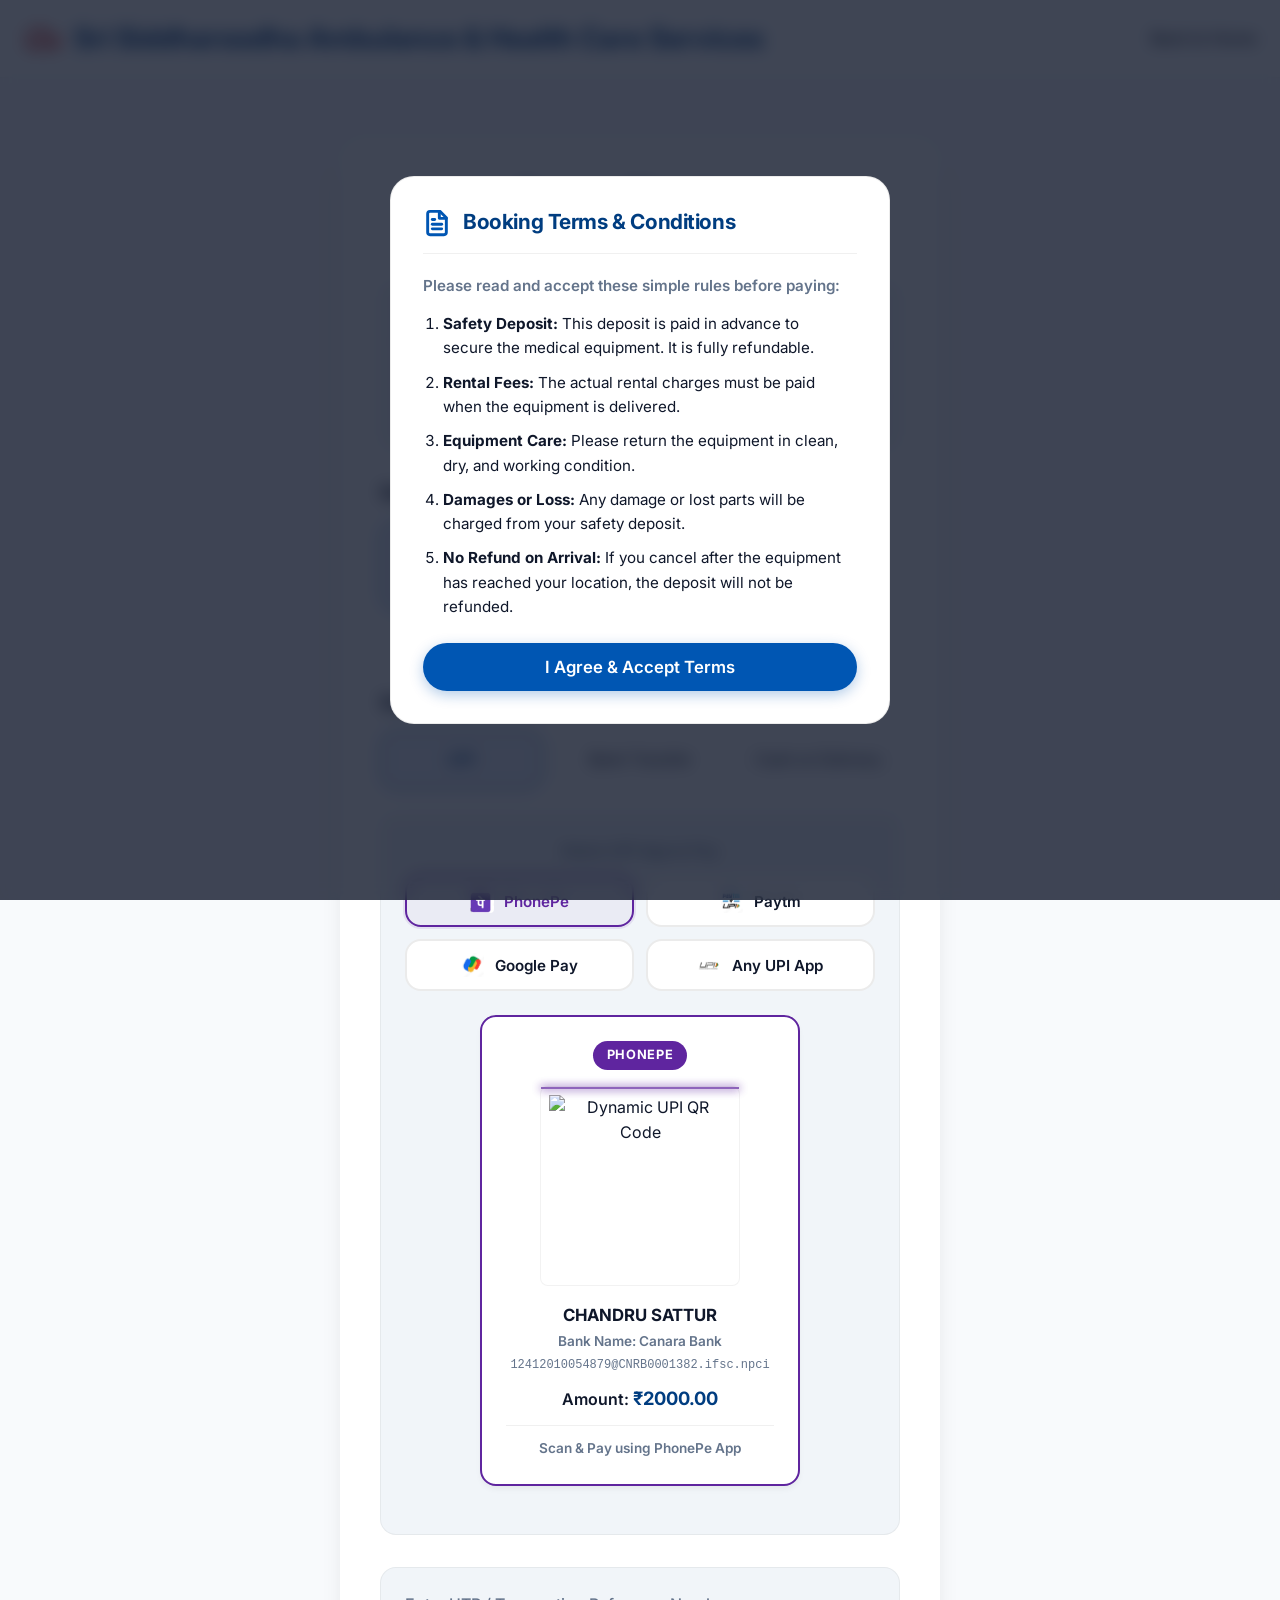
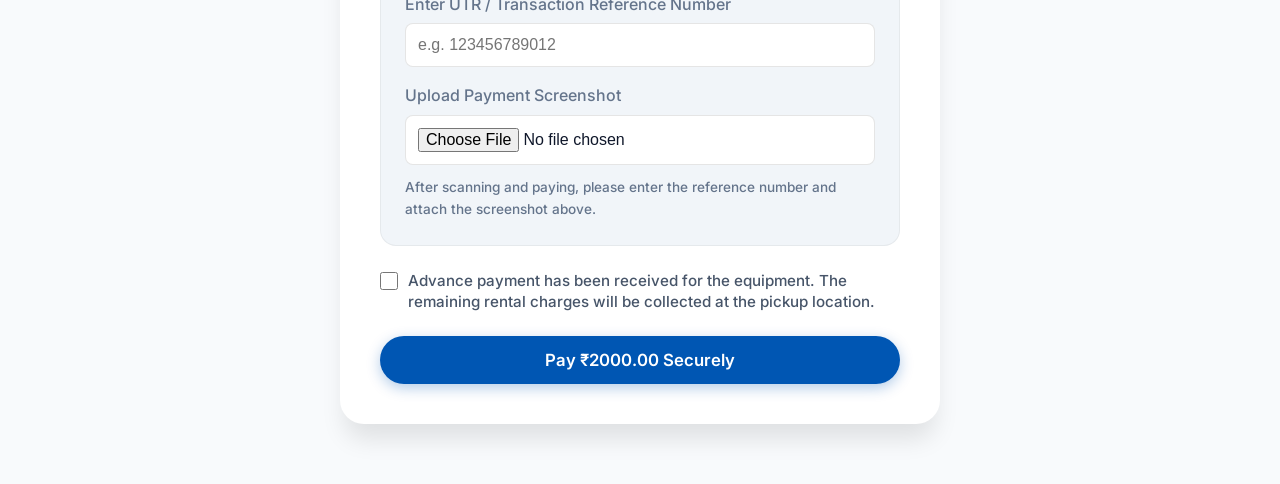
==== commit 89b4ede1: "Fix payment options separation and bank name visibility" ====
--- a/payment.html
+++ b/payment.html
@@ -636,6 +636,10 @@
                             <input type="radio" name="paymentType" value="upi" checked onchange="togglePayment('upi')">
                             UPI
                         </label>
+                        <label class="payment-option" id="label-bank">
+                            <input type="radio" name="paymentType" value="bank" onchange="togglePayment('bank')">
+                            Bank Transfer
+                        </label>
                         <label class="payment-option" id="label-cod">
                             <input type="radio" name="paymentType" value="cod" onchange="togglePayment('cod')">
                             Cash on Delivery
@@ -676,6 +680,7 @@
                                 </div>
                                 <div class="qr-details">
                                     <p class="payee-name" id="payee-name-display">CHANDRU SATTUR</p>
+                                    <p class="payee-bank" style="font-size: 0.85rem; color: var(--text-muted); margin-bottom: 4px; font-weight: 600;">Bank Name: Canara Bank</p>
                                     <p class="payee-upi" id="payee-upi-display" style="word-break: break-all; font-size: 0.75rem;">12412010054879@CNRB0001382.ifsc.npci</p>
                                     <p class="payment-amount-display">Amount: <span id="payment-amount-val">₹2000.00</span></p>
                                 </div>
@@ -684,8 +689,21 @@
                                 </div>
                             </div>
 
+                            <!-- Mobile Quick Launch Button -->
+                            <div class="mobile-pay-wrapper">
+                                <button type="button" id="mobile-pay-btn" onclick="triggerMobilePay()" style="background-color: #5f259f; border-color: #5f259f; display: flex; align-items: center; justify-content: center; gap: 8px;">
+                                    <svg xmlns="http://www.w3.org/2000/svg" width="20" height="20" viewBox="0 0 24 24" fill="none" stroke="currentColor" stroke-width="2" stroke-linecap="round" stroke-linejoin="round" style="stroke: white;"><rect width="14" height="20" x="5" y="2" rx="2" ry="2"/><path d="M12 18h.01"/></svg>
+                                    <span id="mobile-pay-btn-text">Pay ₹2000.00 via PhonePe App</span>
+                                </button>
+                            </div>
+                        </div>
+                    </div>
+
+                    <!-- Bank Transfer Section -->
+                    <div id="section-bank" class="payment-section">
+                        <div class="upi-payment-wrapper" style="padding: 24px 16px;">
                             <!-- Bank Account Details Card -->
-                            <div class="bank-details-card" style="background: var(--bg-surface); border: 2px solid #5f259f; border-radius: var(--radius-md); padding: 20px; max-width: 320px; margin: 0 auto 24px auto; box-shadow: var(--shadow-sm); transition: border-color 0.2s ease;">
+                            <div class="bank-details-card" style="background: var(--bg-surface); border: 2px solid #5f259f; border-radius: var(--radius-md); padding: 20px; max-width: 320px; margin: 0 auto 12px auto; box-shadow: var(--shadow-sm); transition: border-color 0.2s ease;">
                                 <h4 style="margin-top: 0; margin-bottom: 12px; color: var(--primary-dark); font-size: 0.95rem; border-bottom: 1px solid rgba(0,0,0,0.06); padding-bottom: 8px; display: flex; align-items: center; gap: 6px;">
                                     <svg xmlns="http://www.w3.org/2000/svg" width="16" height="16" viewBox="0 0 24 24" fill="none" stroke="currentColor" stroke-width="2" stroke-linecap="round" stroke-linejoin="round"><rect width="20" height="12" x="2" y="6" rx="2"/><circle cx="12" cy="12" r="2"/><path d="M6 12h.01M18 12h.01"/></svg>
                                     Bank Transfer Details
@@ -709,33 +727,28 @@
                                     </div>
                                 </div>
                             </div>
-
-                            <!-- Mobile Quick Launch Button -->
-                            <div class="mobile-pay-wrapper">
-                                <button type="button" id="mobile-pay-btn" onclick="triggerMobilePay()" style="background-color: #5f259f; border-color: #5f259f; display: flex; align-items: center; justify-content: center; gap: 8px;">
-                                    <svg xmlns="http://www.w3.org/2000/svg" width="20" height="20" viewBox="0 0 24 24" fill="none" stroke="currentColor" stroke-width="2" stroke-linecap="round" stroke-linejoin="round" style="stroke: white;"><rect width="14" height="20" x="5" y="2" rx="2" ry="2"/><path d="M12 18h.01"/></svg>
-                                    <span id="mobile-pay-btn-text">Pay ₹2000.00 via PhonePe App</span>
-                                </button>
-                            </div>
                         </div>
-
-                        <div class="form-group">
-                            <label for="upiRef">Enter UTR / Transaction Reference Number</label>
-                            <input type="text" id="upiRef" placeholder="e.g. 123456789012">
-                        </div>
-                        <div class="form-group">
-                            <label for="upiScreenshot">Upload Payment Screenshot</label>
-                            <input type="file" id="upiScreenshot" accept="image/*" style="background: white;">
-                        </div>
-                        <p style="font-size: 0.9rem; color: #64748b; margin-top: 8px;">After scanning and paying, please enter the reference number and attach the screenshot above.</p>
                     </div>
 
                     <!-- COD Section -->
                     <div id="section-cod" class="payment-section">
                         <p
-                            style="font-size: 0.95rem; color: #334155; background: #f8fafc; padding: 16px; border-radius: 8px; border: 1px dashed #cbd5e1;">
+                            style="font-size: 0.95rem; color: #334155; background: #f8fafc; padding: 16px; border-radius: 8px; border: 1px dashed #cbd5e1; margin-bottom: 0;">
                             You have selected Cash on Delivery. Please keep <strong id="cod-amount-val">₹2000.00</strong> ready at the time of equipment delivery.</p>
                     </div>
+                </div>
+
+                <!-- Transaction Reference & Screenshot Upload (shared for UPI & Bank Transfer) -->
+                <div id="screenshot-upload-container" style="display: block; background: var(--bg-subtle); border: 1px solid rgba(0, 0, 0, 0.05); border-radius: var(--radius-md); padding: 24px; margin-top: 24px;">
+                    <div class="form-group">
+                        <label for="upiRef">Enter UTR / Transaction Reference Number</label>
+                        <input type="text" id="upiRef" placeholder="e.g. 123456789012">
+                    </div>
+                    <div class="form-group" style="margin-bottom: 0;">
+                        <label for="upiScreenshot">Upload Payment Screenshot</label>
+                        <input type="file" id="upiScreenshot" accept="image/*" style="background: white;">
+                    </div>
+                    <p id="screenshot-instruction-text" style="font-size: 0.85rem; color: #64748b; margin-top: 12px; margin-bottom: 0; font-weight: 500;">After scanning and paying, please enter the reference number and attach the screenshot above.</p>
                 </div>
 
                 <div style="display: flex; align-items: flex-start; gap: 10px; margin-top: 24px; margin-bottom: 24px;">
@@ -867,6 +880,8 @@
                     submitBtn.style.cursor = 'pointer';
                     if (paymentType === 'cod') {
                         submitBtn.textContent = 'Confirm Order (Pay on Delivery)';
+                    } else if (paymentType === 'bank') {
+                        submitBtn.textContent = `Confirm Booking via Bank Transfer`;
                     } else {
                         submitBtn.textContent = `Pay ${formattedAmount} Securely`;
                     }
@@ -932,7 +947,6 @@
                 preview.textContent = formattedAmount;
             }
         }
-
         window.togglePayment = function(type) {
             // Update labels
             document.querySelectorAll('.payment-method .payment-option').forEach(el => el.classList.remove('active'));
@@ -946,6 +960,24 @@
             const selectedSection = document.getElementById('section-' + type);
             if (selectedSection) {
                 selectedSection.classList.add('active');
+            }
+
+            // Show/hide screenshot upload container based on selected payment type
+            const uploadContainer = document.getElementById('screenshot-upload-container');
+            const instructionText = document.getElementById('screenshot-instruction-text');
+            if (uploadContainer) {
+                if (type === 'upi' || type === 'bank') {
+                    uploadContainer.style.display = 'block';
+                    if (instructionText) {
+                        if (type === 'upi') {
+                            instructionText.textContent = 'After scanning and paying, please enter the reference number and attach the screenshot above.';
+                        } else {
+                            instructionText.textContent = 'After transferring to the bank account above, please enter the reference/UTR number and attach the receipt screenshot.';
+                        }
+                    }
+                } else {
+                    uploadContainer.style.display = 'none';
+                }
             }
 
             updatePaymentAmount();
@@ -1128,8 +1160,8 @@
                 // Determine payment type
                 const paymentType = document.querySelector('input[name="paymentType"]:checked').value;
 
-                // Validate UPI screenshot if UPI is selected
-                if (paymentType === 'upi') {
+                // Validate UPI / Bank Transfer screenshot if selected
+                if (paymentType === 'upi' || paymentType === 'bank') {
                     const hasScreenshot = document.getElementById('upiScreenshot') && document.getElementById('upiScreenshot').files.length > 0;
                     if (!hasScreenshot) {
                         alert("Please upload the payment screenshot before proceeding.");
@@ -1147,6 +1179,10 @@
                     const utr = document.getElementById('upiRef') ? document.getElementById('upiRef').value : '';
                     const hasScreenshot = document.getElementById('upiScreenshot') && document.getElementById('upiScreenshot').files.length > 0;
                     paymentStatus = `UPI Payment of ₹${amount.toFixed(2)} Successful ✅\n*UTR / Ref No:* ${utr || 'Not provided'}\n*Screenshot:* ${hasScreenshot ? 'Has Screenshot (Please attach below)' : 'Not uploaded'}`;
+                } else if (paymentType === 'bank') {
+                    const utr = document.getElementById('upiRef') ? document.getElementById('upiRef').value : '';
+                    const hasScreenshot = document.getElementById('upiScreenshot') && document.getElementById('upiScreenshot').files.length > 0;
+                    paymentStatus = `Bank Transfer of ₹${amount.toFixed(2)} Successful ✅\n*UTR / Ref No:* ${utr || 'Not provided'}\n*Screenshot:* ${hasScreenshot ? 'Has Screenshot (Please attach below)' : 'Not uploaded'}`;
                 }
 
                 // Construct WhatsApp message dynamically based on booking type
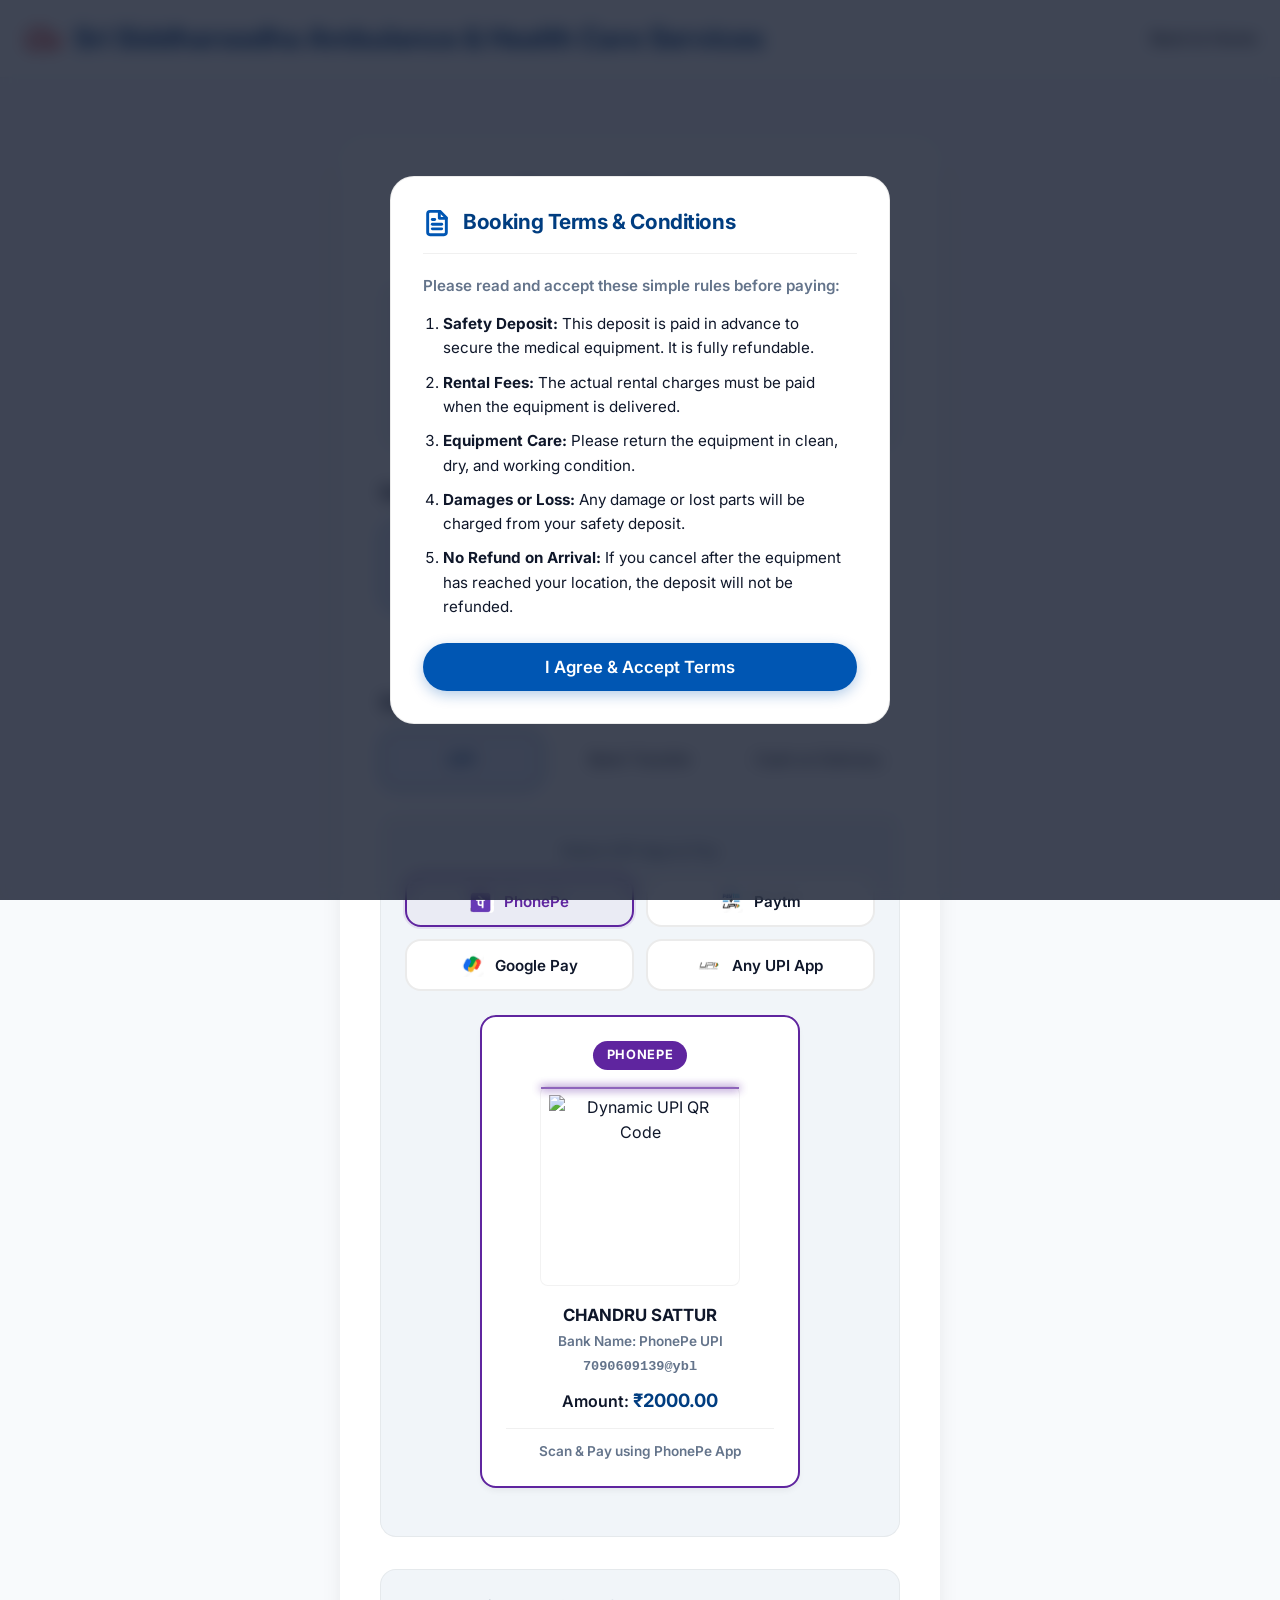
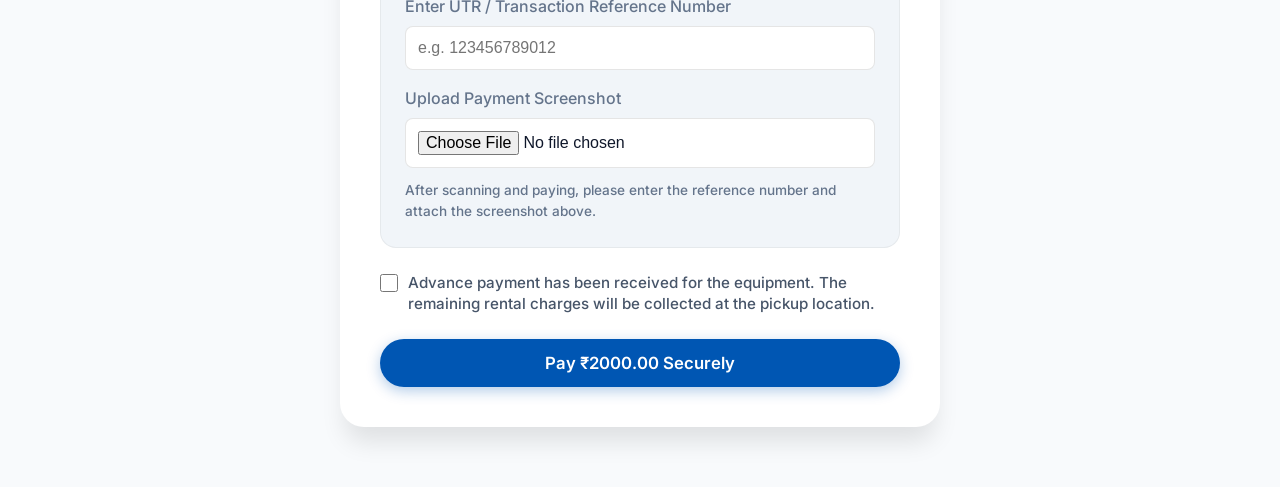
==== commit 02a1cec5: "Restore UPI layout and bank transfer with 7090609139@ybl VPA" ====
--- a/payment.html
+++ b/payment.html
@@ -680,8 +680,8 @@
                                 </div>
                                 <div class="qr-details">
                                     <p class="payee-name" id="payee-name-display">CHANDRU SATTUR</p>
-                                    <p class="payee-bank" style="font-size: 0.85rem; color: var(--text-muted); margin-bottom: 4px; font-weight: 600;">Bank Name: Canara Bank</p>
-                                    <p class="payee-upi" id="payee-upi-display" style="word-break: break-all; font-size: 0.75rem;">12412010054879@CNRB0001382.ifsc.npci</p>
+                                    <p class="payee-bank" style="font-size: 0.85rem; color: var(--text-muted); margin-bottom: 4px; font-weight: 600;">Bank Name: PhonePe UPI</p>
+                                    <p class="payee-upi" id="payee-upi-display" style="word-break: break-all; font-size: 0.85rem; font-weight: 700;">7090609139@ybl</p>
                                     <p class="payment-amount-display">Amount: <span id="payment-amount-val">₹2000.00</span></p>
                                 </div>
                                 <div class="qr-instructions" id="qr-instructions">
@@ -733,7 +733,7 @@
                     <!-- COD Section -->
                     <div id="section-cod" class="payment-section">
                         <p
-                            style="font-size: 0.95rem; color: #334155; background: #f8fafc; padding: 16px; border-radius: 8px; border: 1px dashed #cbd5e1; margin-bottom: 0;">
+                            style="font-size: 0.95rem; color: #334155; background: #f8fafc; padding: 16px; border-radius: 8px; border: 1px dashed #cbd5e1; margin-bottom: 0; text-align: center;">
                             You have selected Cash on Delivery. Please keep <strong id="cod-amount-val">₹2000.00</strong> ready at the time of equipment delivery.</p>
                     </div>
                 </div>
@@ -923,7 +923,7 @@
                     qrImage.style.opacity = '0.3';
                 } else {
                     qrImage.style.opacity = '1';
-                    const upiId = '12412010054879@CNRB0001382.ifsc.npci';
+                    const upiId = '7090609139@ybl';
                     const payeeName = 'CHANDRU SATTUR';
                     
                     const bookingType = localStorage.getItem('booking_type') || 'equipment';
@@ -947,6 +947,7 @@
                 preview.textContent = formattedAmount;
             }
         }
+
         window.togglePayment = function(type) {
             // Update labels
             document.querySelectorAll('.payment-method .payment-option').forEach(el => el.classList.remove('active'));
@@ -1050,7 +1051,7 @@
         };
 
         window.triggerMobilePay = function() {
-            const upiId = '12412010054879@CNRB0001382.ifsc.npci';
+            const upiId = '7090609139@ybl';
             const payeeName = encodeURIComponent('CHANDRU SATTUR');
             const amount = getSelectedAmount().toFixed(2);
             
@@ -1142,7 +1143,7 @@
             // Initialize dynamic UPI QR Code
             initUPIQRCode();
 
-            // Handle mock payment submission
+            // Handle payment submission
             const form = document.getElementById('payment-form');
             form.addEventListener('submit', (e) => {
                 e.preventDefault();
@@ -1199,7 +1200,7 @@
                     const datetimeVal = localStorage.getItem('booking_datetime');
                     const datetime = datetimeVal ? new Date(datetimeVal).toLocaleString() : 'N/A';
 
-                    message = `*PAYMENT RECEIPT & AMBULANCE BOOKING DETAILS*\n\n*Ambulance Type:* ${ambType}\n*Patient Name:* ${patientName}\n*Age:* ${patientAge}\n*Phone:* ${phone}\n*Pickup Location:* ${pickup}\n*Destination:* ${destination}\n*Date & Time:* ${datetime}\n\n*Status:* ${paymentStatus}\n\n_(Note: If you paid via UPI, please attach the screenshot to this chat)_`;
+                    message = `*PAYMENT RECEIPT & AMBULANCE BOOKING DETAILS*\n\n*Ambulance Type:* ${ambType}\n*Patient Name:* ${patientName}\n*Age:* ${patientAge}\n*Phone:* ${phone}\n*Pickup Location:* ${pickup}\n*Destination:* ${destination}\n*Date & Time:* ${datetime}\n\n*Status:* ${paymentStatus}`;
                 } else {
                     const equip = localStorage.getItem('booking_equipment') || 'Equipment';
                     const custName = localStorage.getItem('booking_name') || 'Customer';
@@ -1207,7 +1208,7 @@
                     const custPhone = localStorage.getItem('booking_phone') || 'N/A';
                     const custAddress = localStorage.getItem('booking_address') || 'N/A';
 
-                    message = `*PAYMENT RECEIPT & ORDER DETAILS*\n\n*Equipment:* ${equip}\n*Customer Name:* ${custName}\n*Age:* ${custAge}\n*Phone:* ${custPhone}\n*Delivery Address:* ${custAddress}\n\n*Status:* ${paymentStatus}\n\n_(Note: If you paid via UPI, please attach the screenshot to this chat)_`;
+                    message = `*PAYMENT RECEIPT & ORDER DETAILS*\n\n*Equipment:* ${equip}\n*Customer Name:* ${custName}\n*Age:* ${custAge}\n*Phone:* ${custPhone}\n*Delivery Address:* ${custAddress}\n\n*Status:* ${paymentStatus}`;
                 }
 
                 const encodedMessage = encodeURIComponent(message);
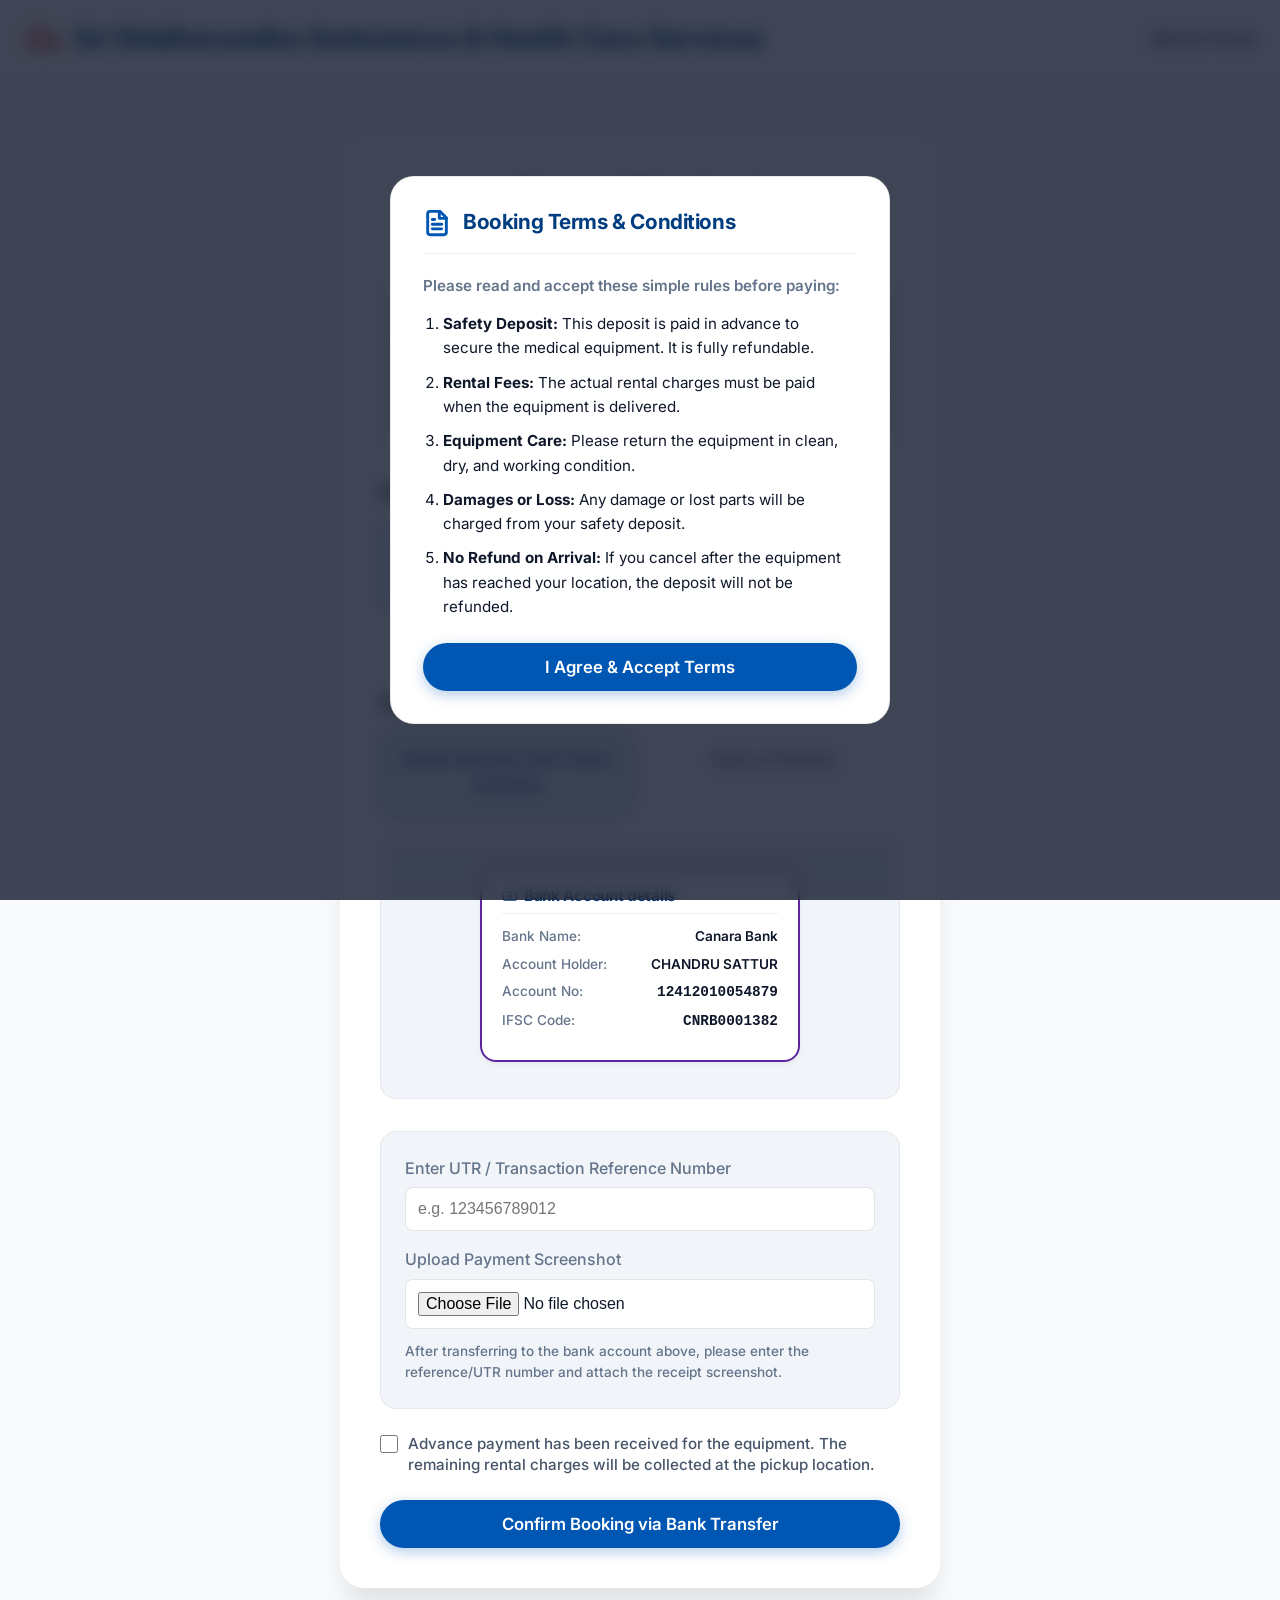
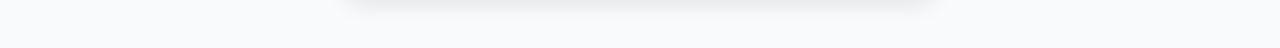
==== commit 0cde869a: "Simplify checkout to display Canara Bank details directly for Online Payment" ====
--- a/payment.html
+++ b/payment.html
@@ -632,13 +632,9 @@
                     <h3>Select Payment Method</h3>
 
                     <div class="payment-options">
-                        <label class="payment-option active" id="label-upi">
-                            <input type="radio" name="paymentType" value="upi" checked onchange="togglePayment('upi')">
-                            UPI
-                        </label>
-                        <label class="payment-option" id="label-bank">
-                            <input type="radio" name="paymentType" value="bank" onchange="togglePayment('bank')">
-                            Bank Transfer
+                        <label class="payment-option active" id="label-bank">
+                            <input type="radio" name="paymentType" value="bank" checked onchange="togglePayment('bank')">
+                            Online Payment (UPI / Bank Transfer)
                         </label>
                         <label class="payment-option" id="label-cod">
                             <input type="radio" name="paymentType" value="cod" onchange="togglePayment('cod')">
@@ -646,67 +642,14 @@
                         </label>
                     </div>
 
-                    <!-- UPI Section -->
-                    <div id="section-upi" class="payment-section active">
-                        <div class="upi-payment-wrapper">
-                            <p class="upi-apps-title">Select UPI App to Pay</p>
-                            <div class="upi-apps-grid">
-                                <button type="button" class="upi-app-btn active" data-app="phonepe" onclick="selectUPIApp('phonepe', true)">
-                                    <img src="images/phonepe_logo.png" alt="PhonePe" style="width: 24px; height: 24px; object-fit: contain;">
-                                    <span>PhonePe</span>
-                                </button>
-                                <button type="button" class="upi-app-btn" data-app="paytm" onclick="selectUPIApp('paytm', true)">
-                                    <img src="images/paytm_logo.png" alt="Paytm" style="width: 24px; height: 24px; object-fit: contain;">
-                                    <span>Paytm</span>
-                                </button>
-                                <button type="button" class="upi-app-btn" data-app="gpay" onclick="selectUPIApp('gpay', true)">
-                                    <img src="images/gpay_logo.png" alt="GPay" style="width: 24px; height: 24px; object-fit: contain;">
-                                    <span>Google Pay</span>
-                                </button>
-                                <button type="button" class="upi-app-btn" data-app="other" onclick="selectUPIApp('other', true)">
-                                    <img src="images/upi_logo.png" alt="Other UPI" style="width: 24px; height: 24px; object-fit: contain;">
-                                    <span>Any UPI App</span>
-                                </button>
-                            </div>
-
-                            <!-- Interactive QR Code Container -->
-                            <div class="qr-container-card theme-phonepe" id="qr-container-card" onclick="triggerMobilePay()" style="cursor: pointer;" title="Click to pay via app">
-                                <div class="qr-header">
-                                    <span class="qr-badge" id="qr-badge-app">PhonePe</span>
-                                </div>
-                                <div class="qr-wrapper">
-                                    <img id="upi-qr-image" src="" alt="Dynamic UPI QR Code">
-                                    <div class="qr-scanner-lines"></div>
-                                </div>
-                                <div class="qr-details">
-                                    <p class="payee-name" id="payee-name-display">CHANDRU SATTUR</p>
-                                    <p class="payee-bank" style="font-size: 0.85rem; color: var(--text-muted); margin-bottom: 4px; font-weight: 600;">Bank Name: PhonePe UPI</p>
-                                    <p class="payee-upi" id="payee-upi-display" style="word-break: break-all; font-size: 0.85rem; font-weight: 700;">7090609139@ybl</p>
-                                    <p class="payment-amount-display">Amount: <span id="payment-amount-val">₹2000.00</span></p>
-                                </div>
-                                <div class="qr-instructions" id="qr-instructions">
-                                    Scan & Pay using PhonePe App
-                                </div>
-                            </div>
-
-                            <!-- Mobile Quick Launch Button -->
-                            <div class="mobile-pay-wrapper">
-                                <button type="button" id="mobile-pay-btn" onclick="triggerMobilePay()" style="background-color: #5f259f; border-color: #5f259f; display: flex; align-items: center; justify-content: center; gap: 8px;">
-                                    <svg xmlns="http://www.w3.org/2000/svg" width="20" height="20" viewBox="0 0 24 24" fill="none" stroke="currentColor" stroke-width="2" stroke-linecap="round" stroke-linejoin="round" style="stroke: white;"><rect width="14" height="20" x="5" y="2" rx="2" ry="2"/><path d="M12 18h.01"/></svg>
-                                    <span id="mobile-pay-btn-text">Pay ₹2000.00 via PhonePe App</span>
-                                </button>
-                            </div>
-                        </div>
-                    </div>
-
-                    <!-- Bank Transfer Section -->
-                    <div id="section-bank" class="payment-section">
+                    <!-- Bank Transfer Section (Online Payment Details) -->
+                    <div id="section-bank" class="payment-section active">
                         <div class="upi-payment-wrapper" style="padding: 24px 16px;">
                             <!-- Bank Account Details Card -->
                             <div class="bank-details-card" style="background: var(--bg-surface); border: 2px solid #5f259f; border-radius: var(--radius-md); padding: 20px; max-width: 320px; margin: 0 auto 12px auto; box-shadow: var(--shadow-sm); transition: border-color 0.2s ease;">
                                 <h4 style="margin-top: 0; margin-bottom: 12px; color: var(--primary-dark); font-size: 0.95rem; border-bottom: 1px solid rgba(0,0,0,0.06); padding-bottom: 8px; display: flex; align-items: center; gap: 6px;">
                                     <svg xmlns="http://www.w3.org/2000/svg" width="16" height="16" viewBox="0 0 24 24" fill="none" stroke="currentColor" stroke-width="2" stroke-linecap="round" stroke-linejoin="round"><rect width="20" height="12" x="2" y="6" rx="2"/><circle cx="12" cy="12" r="2"/><path d="M6 12h.01M18 12h.01"/></svg>
-                                    Bank Transfer Details
+                                    Bank Account details
                                 </h4>
                                 <div style="text-align: left; font-size: 0.85rem; line-height: 1.6; color: var(--text-main);">
                                     <div style="display: flex; justify-content: space-between; margin-bottom: 6px;">
@@ -748,7 +691,7 @@
                         <label for="upiScreenshot">Upload Payment Screenshot</label>
                         <input type="file" id="upiScreenshot" accept="image/*" style="background: white;">
                     </div>
-                    <p id="screenshot-instruction-text" style="font-size: 0.85rem; color: #64748b; margin-top: 12px; margin-bottom: 0; font-weight: 500;">After scanning and paying, please enter the reference number and attach the screenshot above.</p>
+                    <p id="screenshot-instruction-text" style="font-size: 0.85rem; color: #64748b; margin-top: 12px; margin-bottom: 0; font-weight: 500;">After transferring to the bank account above, please enter the reference/UTR number and attach the receipt screenshot.</p>
                 </div>
 
                 <div style="display: flex; align-items: flex-start; gap: 10px; margin-top: 24px; margin-bottom: 24px;">
@@ -781,7 +724,6 @@
     </div>
 
     <script>
-        let currentSelectedApp = 'phonepe';
         let paymentAmountType = 'standard';
         let customAmountVal = 2000.00;
 
@@ -857,9 +799,6 @@
             const summaryTotal = document.getElementById('summary-total-val');
             if (summaryTotal) summaryTotal.textContent = formattedAmount;
 
-            const payAmtVal = document.getElementById('payment-amount-val');
-            if (payAmtVal) payAmtVal.textContent = formattedAmount;
-
             // Update COD message
             const codAmtVal = document.getElementById('cod-amount-val');
             if (codAmtVal) codAmtVal.textContent = formattedAmount;
@@ -867,7 +806,7 @@
             // Update submit button text and state
             const submitBtn = document.getElementById('submit-btn');
             const checkedPaymentTypeEl = document.querySelector('input[name="paymentType"]:checked');
-            const paymentType = checkedPaymentTypeEl ? checkedPaymentTypeEl.value : 'upi';
+            const paymentType = checkedPaymentTypeEl ? checkedPaymentTypeEl.value : 'bank';
             if (submitBtn) {
                 if (isAmountInvalid) {
                     submitBtn.disabled = true;
@@ -880,64 +819,9 @@
                     submitBtn.style.cursor = 'pointer';
                     if (paymentType === 'cod') {
                         submitBtn.textContent = 'Confirm Order (Pay on Delivery)';
-                    } else if (paymentType === 'bank') {
+                    } else {
                         submitBtn.textContent = `Confirm Booking via Bank Transfer`;
-                    } else {
-                        submitBtn.textContent = `Pay ${formattedAmount} Securely`;
                     }
-                }
-            }
-
-            // Update mobile pay button span
-            const mobileBtnText = document.getElementById('mobile-pay-btn-text');
-            if (mobileBtnText) {
-                let appName = 'UPI App';
-                if (currentSelectedApp === 'phonepe') appName = 'PhonePe';
-                else if (currentSelectedApp === 'paytm') appName = 'Paytm';
-                else if (currentSelectedApp === 'gpay') appName = 'Google Pay';
-                else if (currentSelectedApp === 'other') appName = 'Any UPI';
-                
-                if (isAmountInvalid) {
-                    mobileBtnText.textContent = `Minimum ₹300.00 Required`;
-                } else {
-                    mobileBtnText.textContent = `Pay ${formattedAmount} via ${appName} App`;
-                }
-            }
-
-            // Disable mobile pay button if amount is invalid
-            const mobilePayBtn = document.getElementById('mobile-pay-btn');
-            if (mobilePayBtn) {
-                if (isAmountInvalid) {
-                    mobilePayBtn.style.opacity = '0.5';
-                    mobilePayBtn.style.pointerEvents = 'none';
-                } else {
-                    mobilePayBtn.style.opacity = '1';
-                    mobilePayBtn.style.pointerEvents = 'auto';
-                }
-            }
-
-            // Regenerate QR Code
-            const qrImage = document.getElementById('upi-qr-image');
-            if (qrImage) {
-                if (isAmountInvalid) {
-                    qrImage.style.opacity = '0.3';
-                } else {
-                    qrImage.style.opacity = '1';
-                    const upiId = '7090609139@ybl';
-                    const payeeName = 'CHANDRU SATTUR';
-                    
-                    const bookingType = localStorage.getItem('booking_type') || 'equipment';
-                    let noteText = '';
-                    if (bookingType === 'ambulance') {
-                        const ambType = localStorage.getItem('booking_ambulance_type') || 'Ambulance';
-                        noteText = `${ambType} Booking Deposit`;
-                    } else {
-                        const equipment = localStorage.getItem('booking_equipment') || 'Medical Equipment';
-                        noteText = `${equipment} Rental Deposit`;
-                    }
-                    
-                    const upiUrl = `upi://pay?pa=${upiId}&pn=${encodeURIComponent(payeeName)}&am=${amount.toFixed(2)}&cu=INR&tn=${encodeURIComponent(noteText)}`;
-                    qrImage.src = `https://api.qrserver.com/v1/create-qr-code/?size=250x250&data=${encodeURIComponent(upiUrl)}&ecc=M&margin=10`;
                 }
             }
 
@@ -965,125 +849,15 @@
 
             // Show/hide screenshot upload container based on selected payment type
             const uploadContainer = document.getElementById('screenshot-upload-container');
-            const instructionText = document.getElementById('screenshot-instruction-text');
             if (uploadContainer) {
-                if (type === 'upi' || type === 'bank') {
+                if (type === 'bank') {
                     uploadContainer.style.display = 'block';
-                    if (instructionText) {
-                        if (type === 'upi') {
-                            instructionText.textContent = 'After scanning and paying, please enter the reference number and attach the screenshot above.';
-                        } else {
-                            instructionText.textContent = 'After transferring to the bank account above, please enter the reference/UTR number and attach the receipt screenshot.';
-                        }
-                    }
                 } else {
                     uploadContainer.style.display = 'none';
                 }
             }
 
             updatePaymentAmount();
-        };
-
-        window.selectUPIApp = function(app, isUserClick = false) {
-            currentSelectedApp = app;
-
-            // Update active state in selector buttons
-            document.querySelectorAll('.upi-app-btn').forEach(btn => {
-                btn.classList.remove('active');
-            });
-            const selectedBtn = document.querySelector(`.upi-app-btn[data-app="${app}"]`);
-            if (selectedBtn) {
-                selectedBtn.classList.add('active');
-            }
-
-            // Update QR Code container theme
-            const qrCard = document.getElementById('qr-container-card');
-            if (qrCard) {
-                qrCard.className = 'qr-container-card theme-' + app;
-            }
-
-            // Update Badge and instruction texts
-            const badge = document.getElementById('qr-badge-app');
-            const instructions = document.getElementById('qr-instructions');
-            const mobilePayBtn = document.getElementById('mobile-pay-btn');
-
-            let appName = 'UPI App';
-            let themeColor = '#5f259f'; // PhonePe
-
-            if (app === 'phonepe') {
-                appName = 'PhonePe';
-                themeColor = '#5f259f';
-            } else if (app === 'paytm') {
-                appName = 'Paytm';
-                themeColor = '#00baf2';
-            } else if (app === 'gpay') {
-                appName = 'Google Pay';
-                themeColor = '#4285f4';
-            } else if (app === 'other') {
-                appName = 'Any UPI';
-                themeColor = '#097969';
-            }
-
-            if (badge) badge.textContent = appName;
-            if (instructions) instructions.textContent = `Scan & Pay using ${appName} App`;
-            
-            // Dynamic mobile button styling to match the selected app
-            if (mobilePayBtn) {
-                mobilePayBtn.style.backgroundColor = themeColor;
-                mobilePayBtn.style.borderColor = themeColor;
-            }
-
-            updatePaymentAmount();
-
-            // Update Bank Details card border color dynamically
-            const bankCard = document.querySelector('.bank-details-card');
-            if (bankCard) {
-                bankCard.style.borderColor = themeColor;
-            }
-
-            // If user clicked and is on mobile, open app directly
-            if (isUserClick) {
-                const isMobile = /Android|iPhone|iPad|iPod/i.test(navigator.userAgent);
-                if (isMobile) {
-                    triggerMobilePay();
-                }
-            }
-        };
-
-        window.triggerMobilePay = function() {
-            const upiId = '7090609139@ybl';
-            const payeeName = encodeURIComponent('CHANDRU SATTUR');
-            const amount = getSelectedAmount().toFixed(2);
-            
-            const bookingType = localStorage.getItem('booking_type') || 'equipment';
-            let noteText = '';
-            if (bookingType === 'ambulance') {
-                const ambType = localStorage.getItem('booking_ambulance_type') || 'Ambulance';
-                noteText = `${ambType} Booking Deposit`;
-            } else {
-                const equipment = localStorage.getItem('booking_equipment') || 'Medical Equipment';
-                noteText = `${equipment} Rental Deposit`;
-            }
-            const note = encodeURIComponent(noteText);
-
-            // Use corresponding custom URI scheme for each selected app
-            let baseUri = 'upi://pay';
-            if (currentSelectedApp === 'phonepe') {
-                baseUri = 'phonepe://pay';
-            } else if (currentSelectedApp === 'paytm') {
-                baseUri = 'paytmmp://pay';
-            } else if (currentSelectedApp === 'gpay') {
-                baseUri = 'gpay://upi/pay';
-            }
-
-            const upiUrl = `${baseUri}?pa=${upiId}&pn=${payeeName}&am=${amount}&cu=INR&tn=${note}`;
-            window.location.href = upiUrl;
-        };
-
-        window.initUPIQRCode = function() {
-            updatePaymentAmount();
-            // Set default active tab
-            selectUPIApp('phonepe', false);
         };
 
         document.addEventListener('DOMContentLoaded', () => {
@@ -1140,8 +914,8 @@
                 }
             }
 
-            // Initialize dynamic UPI QR Code
-            initUPIQRCode();
+            // Initialize dynamic payment details
+            updatePaymentAmount();
 
             // Handle payment submission
             const form = document.getElementById('payment-form');
@@ -1161,8 +935,8 @@
                 // Determine payment type
                 const paymentType = document.querySelector('input[name="paymentType"]:checked').value;
 
-                // Validate UPI / Bank Transfer screenshot if selected
-                if (paymentType === 'upi' || paymentType === 'bank') {
+                // Validate Bank Transfer screenshot if selected
+                if (paymentType === 'bank') {
                     const hasScreenshot = document.getElementById('upiScreenshot') && document.getElementById('upiScreenshot').files.length > 0;
                     if (!hasScreenshot) {
                         alert("Please upload the payment screenshot before proceeding.");
@@ -1176,10 +950,6 @@
                 let paymentStatus = `Payment of ₹${amount.toFixed(2)} Successful ✅`;
                 if (paymentType === 'cod') {
                     paymentStatus = `Cash on Delivery (₹${amount.toFixed(2)} due) 🚚`;
-                } else if (paymentType === 'upi') {
-                    const utr = document.getElementById('upiRef') ? document.getElementById('upiRef').value : '';
-                    const hasScreenshot = document.getElementById('upiScreenshot') && document.getElementById('upiScreenshot').files.length > 0;
-                    paymentStatus = `UPI Payment of ₹${amount.toFixed(2)} Successful ✅\n*UTR / Ref No:* ${utr || 'Not provided'}\n*Screenshot:* ${hasScreenshot ? 'Has Screenshot (Please attach below)' : 'Not uploaded'}`;
                 } else if (paymentType === 'bank') {
                     const utr = document.getElementById('upiRef') ? document.getElementById('upiRef').value : '';
                     const hasScreenshot = document.getElementById('upiScreenshot') && document.getElementById('upiScreenshot').files.length > 0;
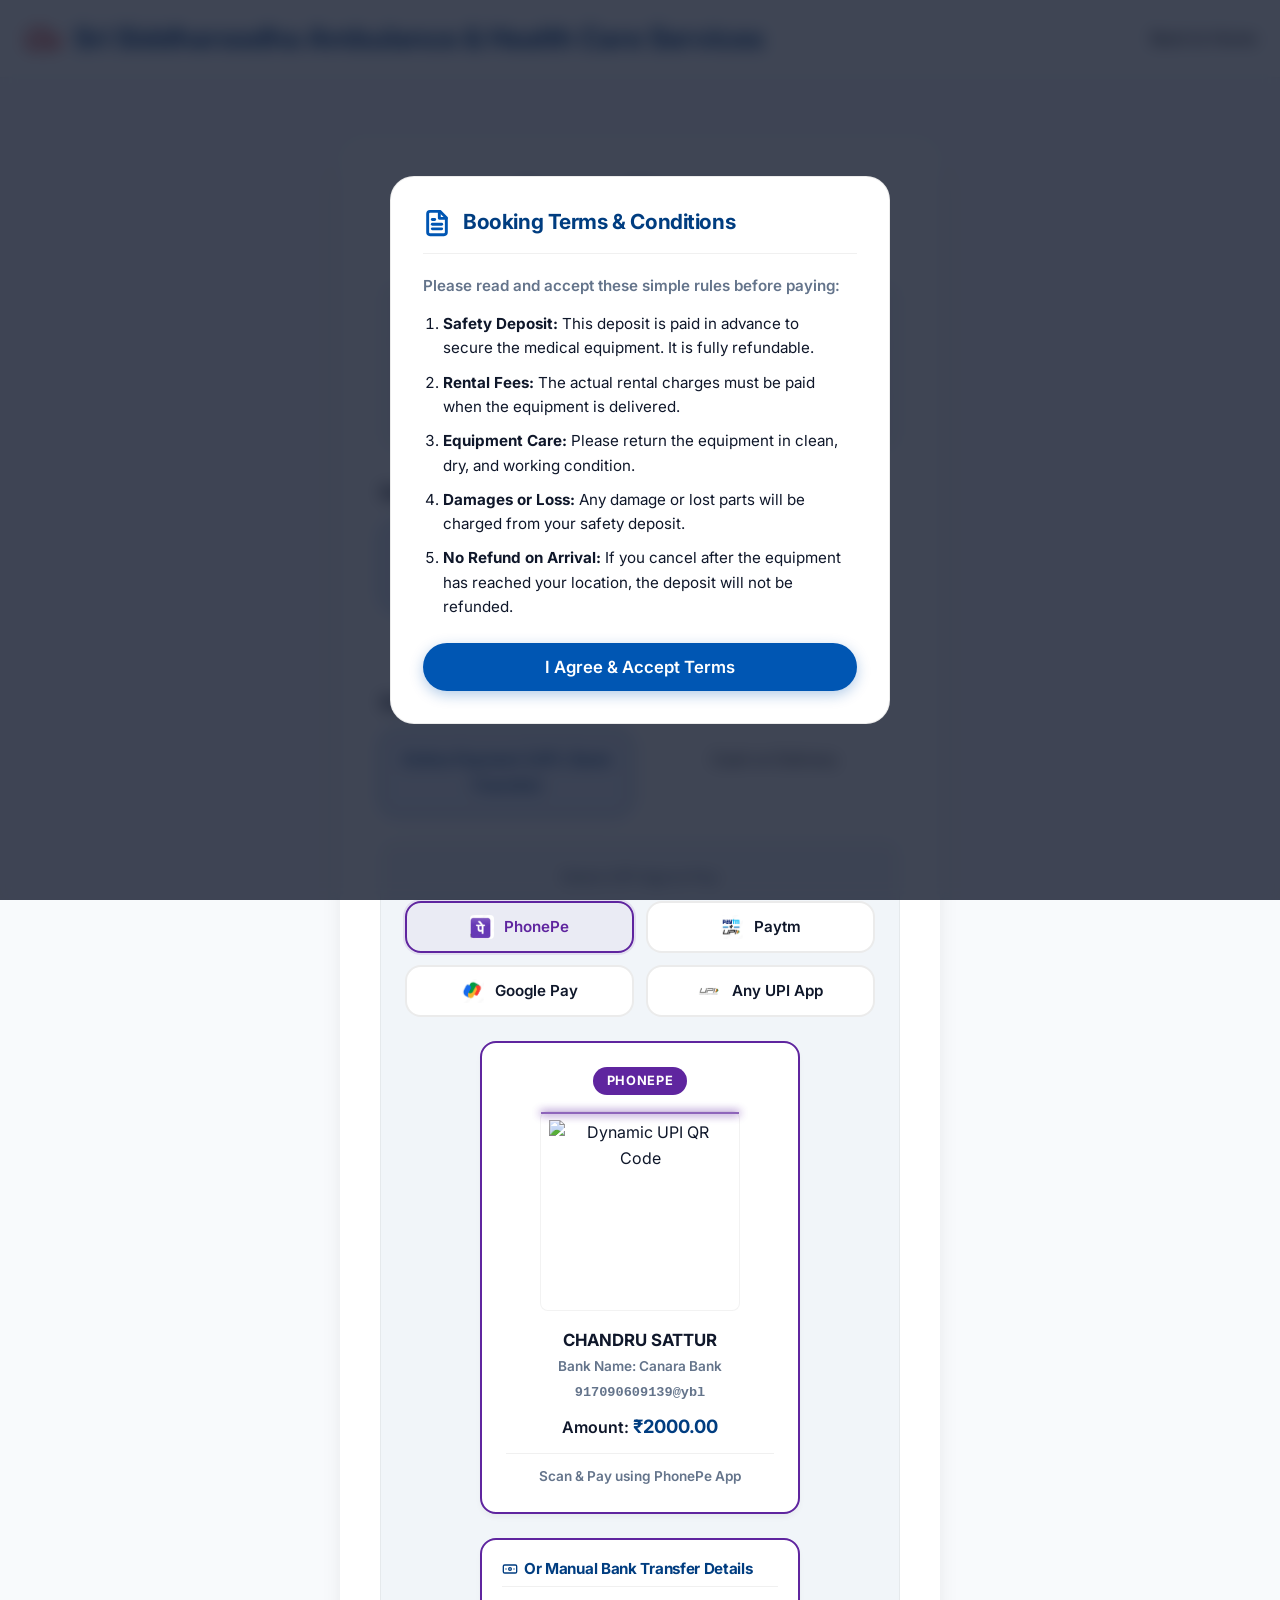
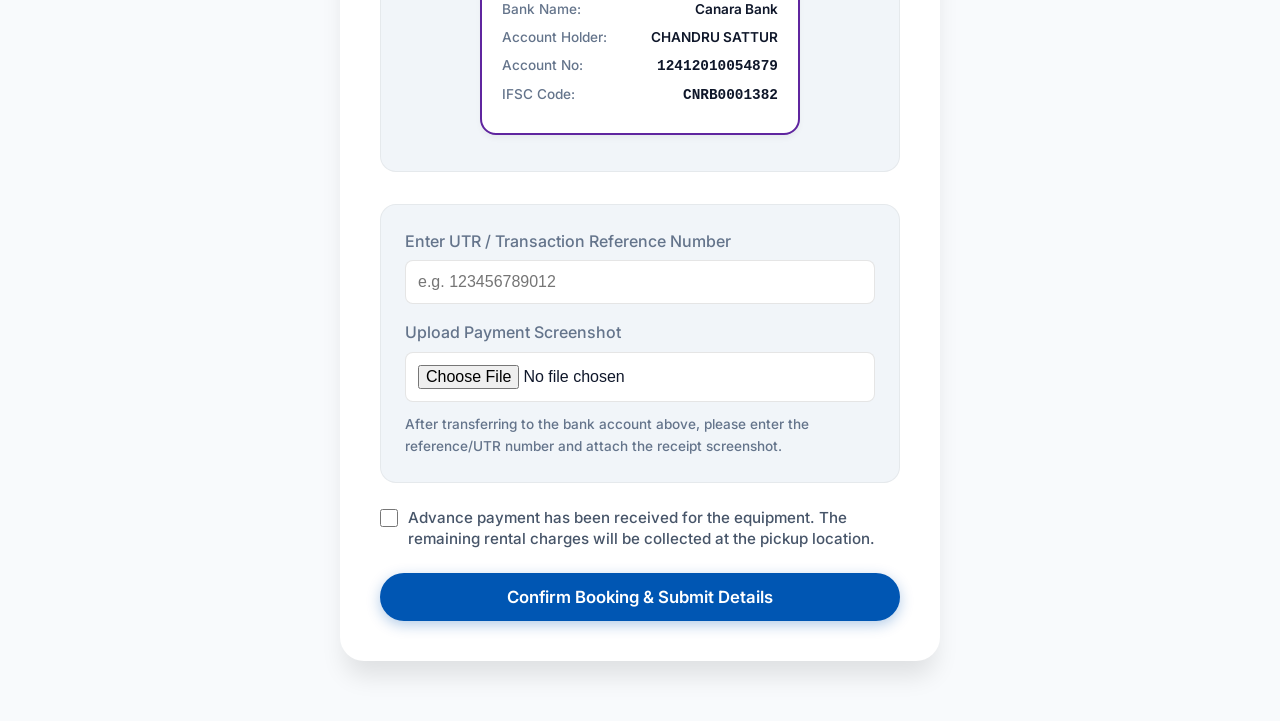
==== commit 3096f064: "Restore interactive UPI selectors and configure dynamic routing to bank VPA" ====
--- a/payment.html
+++ b/payment.html
@@ -644,12 +644,60 @@
 
                     <!-- Bank Transfer Section (Online Payment Details) -->
                     <div id="section-bank" class="payment-section active">
-                        <div class="upi-payment-wrapper" style="padding: 24px 16px;">
-                            <!-- Bank Account Details Card -->
-                            <div class="bank-details-card" style="background: var(--bg-surface); border: 2px solid #5f259f; border-radius: var(--radius-md); padding: 20px; max-width: 320px; margin: 0 auto 12px auto; box-shadow: var(--shadow-sm); transition: border-color 0.2s ease;">
+                        <div class="upi-payment-wrapper">
+                            <p class="upi-apps-title">Select UPI App to Pay</p>
+                            <div class="upi-apps-grid">
+                                <button type="button" class="upi-app-btn active" data-app="phonepe" onclick="selectUPIApp('phonepe', true)">
+                                    <img src="images/phonepe_logo.png" alt="PhonePe" style="width: 24px; height: 24px; object-fit: contain;">
+                                    <span>PhonePe</span>
+                                </button>
+                                <button type="button" class="upi-app-btn" data-app="paytm" onclick="selectUPIApp('paytm', true)">
+                                    <img src="images/paytm_logo.png" alt="Paytm" style="width: 24px; height: 24px; object-fit: contain;">
+                                    <span>Paytm</span>
+                                </button>
+                                <button type="button" class="upi-app-btn" data-app="gpay" onclick="selectUPIApp('gpay', true)">
+                                    <img src="images/gpay_logo.png" alt="GPay" style="width: 24px; height: 24px; object-fit: contain;">
+                                    <span>Google Pay</span>
+                                </button>
+                                <button type="button" class="upi-app-btn" data-app="other" onclick="selectUPIApp('other', true)">
+                                    <img src="images/upi_logo.png" alt="Other UPI" style="width: 24px; height: 24px; object-fit: contain;">
+                                    <span>Any UPI App</span>
+                                </button>
+                            </div>
+
+                            <!-- Interactive QR Code Container -->
+                            <div class="qr-container-card theme-phonepe" id="qr-container-card" onclick="triggerMobilePay()" style="cursor: pointer;" title="Click to pay via app">
+                                <div class="qr-header">
+                                    <span class="qr-badge" id="qr-badge-app">PhonePe</span>
+                                </div>
+                                <div class="qr-wrapper">
+                                    <img id="upi-qr-image" src="" alt="Dynamic UPI QR Code">
+                                    <div class="qr-scanner-lines"></div>
+                                </div>
+                                <div class="qr-details">
+                                    <p class="payee-name" id="payee-name-display">CHANDRU SATTUR</p>
+                                    <p class="payee-bank" id="payee-bank-display" style="font-size: 0.85rem; color: var(--text-muted); margin-bottom: 4px; font-weight: 600;">Bank Name: Canara Bank</p>
+                                    <p class="payee-upi" id="payee-upi-display" style="word-break: break-all; font-size: 0.85rem; font-weight: 700;">917090609139@ybl</p>
+                                    <p class="payment-amount-display">Amount: <span id="payment-amount-val">₹2000.00</span></p>
+                                </div>
+                                <div class="qr-instructions" id="qr-instructions">
+                                    Scan & Pay using PhonePe App
+                                </div>
+                            </div>
+
+                            <!-- Mobile Quick Launch Button -->
+                            <div class="mobile-pay-wrapper">
+                                <button type="button" id="mobile-pay-btn" onclick="triggerMobilePay()" style="background-color: #5f259f; border-color: #5f259f; display: flex; align-items: center; justify-content: center; gap: 8px;">
+                                    <svg xmlns="http://www.w3.org/2000/svg" width="20" height="20" viewBox="0 0 24 24" fill="none" stroke="currentColor" stroke-width="2" stroke-linecap="round" stroke-linejoin="round" style="stroke: white;"><rect width="14" height="20" x="5" y="2" rx="2" ry="2"/><path d="M12 18h.01"/></svg>
+                                    <span id="mobile-pay-btn-text">Pay ₹2000.00 via PhonePe App</span>
+                                </button>
+                            </div>
+
+                            <!-- Bank Account Details Card (Always Visible inside payment section) -->
+                            <div class="bank-details-card" style="background: var(--bg-surface); border: 2px solid #5f259f; border-radius: var(--radius-md); padding: 20px; max-width: 320px; margin: 24px auto 12px auto; box-shadow: var(--shadow-sm); transition: border-color 0.2s ease;">
                                 <h4 style="margin-top: 0; margin-bottom: 12px; color: var(--primary-dark); font-size: 0.95rem; border-bottom: 1px solid rgba(0,0,0,0.06); padding-bottom: 8px; display: flex; align-items: center; gap: 6px;">
                                     <svg xmlns="http://www.w3.org/2000/svg" width="16" height="16" viewBox="0 0 24 24" fill="none" stroke="currentColor" stroke-width="2" stroke-linecap="round" stroke-linejoin="round"><rect width="20" height="12" x="2" y="6" rx="2"/><circle cx="12" cy="12" r="2"/><path d="M6 12h.01M18 12h.01"/></svg>
-                                    Bank Account details
+                                    Or Manual Bank Transfer Details
                                 </h4>
                                 <div style="text-align: left; font-size: 0.85rem; line-height: 1.6; color: var(--text-main);">
                                     <div style="display: flex; justify-content: space-between; margin-bottom: 6px;">
@@ -724,8 +772,14 @@
     </div>
 
     <script>
+        let currentSelectedApp = 'phonepe';
         let paymentAmountType = 'standard';
         let customAmountVal = 2000.00;
+
+        // Payee Configuration
+        const PHONEPE_UPI_ID = '917090609139@ybl'; // Verified PhonePe VPA
+        const BANK_UPI_ID = '12412010054879@CNRB0001382.ifsc.npci'; // Direct Canara Bank VPA
+        const PAYEE_NAME = 'CHANDRU SATTUR';
 
         function getSelectedAmount() {
             if (paymentAmountType === 'standard') {
@@ -820,8 +874,60 @@
                     if (paymentType === 'cod') {
                         submitBtn.textContent = 'Confirm Order (Pay on Delivery)';
                     } else {
-                        submitBtn.textContent = `Confirm Booking via Bank Transfer`;
+                        submitBtn.textContent = `Confirm Booking & Submit Details`;
                     }
+                }
+            }
+
+            // Update mobile pay button span
+            const mobileBtnText = document.getElementById('mobile-pay-btn-text');
+            if (mobileBtnText) {
+                let appName = 'UPI App';
+                if (currentSelectedApp === 'phonepe') appName = 'PhonePe';
+                else if (currentSelectedApp === 'paytm') appName = 'Paytm';
+                else if (currentSelectedApp === 'gpay') appName = 'Google Pay';
+                else if (currentSelectedApp === 'other') appName = 'Any UPI';
+                
+                if (isAmountInvalid) {
+                    mobileBtnText.textContent = `Minimum ₹300.00 Required`;
+                } else {
+                    mobileBtnText.textContent = `Pay ${formattedAmount} via ${appName} App`;
+                }
+            }
+
+            // Disable mobile pay button if amount is invalid
+            const mobilePayBtn = document.getElementById('mobile-pay-btn');
+            if (mobilePayBtn) {
+                if (isAmountInvalid) {
+                    mobilePayBtn.style.opacity = '0.5';
+                    mobilePayBtn.style.pointerEvents = 'none';
+                } else {
+                    mobilePayBtn.style.opacity = '1';
+                    mobilePayBtn.style.pointerEvents = 'auto';
+                }
+            }
+
+            // Regenerate QR Code
+            const qrImage = document.getElementById('upi-qr-image');
+            if (qrImage) {
+                if (isAmountInvalid) {
+                    qrImage.style.opacity = '0.3';
+                } else {
+                    qrImage.style.opacity = '1';
+                    const upiId = (currentSelectedApp === 'phonepe') ? PHONEPE_UPI_ID : BANK_UPI_ID;
+                    
+                    const bookingType = localStorage.getItem('booking_type') || 'equipment';
+                    let noteText = '';
+                    if (bookingType === 'ambulance') {
+                        const ambType = localStorage.getItem('booking_ambulance_type') || 'Ambulance';
+                        noteText = `${ambType} Booking Deposit`;
+                    } else {
+                        const equipment = localStorage.getItem('booking_equipment') || 'Medical Equipment';
+                        noteText = `${equipment} Rental Deposit`;
+                    }
+                    
+                    const upiUrl = `upi://pay?pa=${upiId}&pn=${encodeURIComponent(PAYEE_NAME)}&am=${amount.toFixed(2)}&cu=INR&tn=${encodeURIComponent(noteText)}`;
+                    qrImage.src = `https://api.qrserver.com/v1/create-qr-code/?size=250x250&data=${encodeURIComponent(upiUrl)}&ecc=M&margin=10`;
                 }
             }
 
@@ -858,6 +964,106 @@
             }
 
             updatePaymentAmount();
+        };
+
+        window.selectUPIApp = function(app, isUserClick = false) {
+            currentSelectedApp = app;
+
+            // Update active state in selector buttons
+            document.querySelectorAll('.upi-app-btn').forEach(btn => {
+                btn.classList.remove('active');
+            });
+            const selectedBtn = document.querySelector(`.upi-app-btn[data-app="${app}"]`);
+            if (selectedBtn) {
+                selectedBtn.classList.add('active');
+            }
+
+            // Update QR Code container theme
+            const qrCard = document.getElementById('qr-container-card');
+            if (qrCard) {
+                qrCard.className = 'qr-container-card theme-' + app;
+            }
+
+            // Update Badge and instruction texts
+            const badge = document.getElementById('qr-badge-app');
+            const instructions = document.getElementById('qr-instructions');
+            const mobilePayBtn = document.getElementById('mobile-pay-btn');
+            const payeeUpiDisplay = document.getElementById('payee-upi-display');
+
+            let appName = 'UPI App';
+            let themeColor = '#5f259f'; // PhonePe
+
+            if (app === 'phonepe') {
+                appName = 'PhonePe';
+                themeColor = '#5f259f';
+                if (payeeUpiDisplay) payeeUpiDisplay.textContent = PHONEPE_UPI_ID;
+            } else if (app === 'paytm') {
+                appName = 'Paytm';
+                themeColor = '#00baf2';
+                if (payeeUpiDisplay) payeeUpiDisplay.textContent = BANK_UPI_ID;
+            } else if (app === 'gpay') {
+                appName = 'Google Pay';
+                themeColor = '#4285f4';
+                if (payeeUpiDisplay) payeeUpiDisplay.textContent = BANK_UPI_ID;
+            } else if (app === 'other') {
+                appName = 'Any UPI';
+                themeColor = '#097969';
+                if (payeeUpiDisplay) payeeUpiDisplay.textContent = BANK_UPI_ID;
+            }
+
+            if (badge) badge.textContent = appName;
+            if (instructions) instructions.textContent = `Scan & Pay using ${appName} App`;
+            
+            // Dynamic mobile button styling to match the selected app
+            if (mobilePayBtn) {
+                mobilePayBtn.style.backgroundColor = themeColor;
+                mobilePayBtn.style.borderColor = themeColor;
+            }
+
+            updatePaymentAmount();
+
+            // Update Bank Details card border color dynamically
+            const bankCard = document.querySelector('.bank-details-card');
+            if (bankCard) {
+                bankCard.style.borderColor = themeColor;
+            }
+
+            // If user clicked and is on mobile, open app directly
+            if (isUserClick) {
+                const isMobile = /Android|iPhone|iPad|iPod/i.test(navigator.userAgent);
+                if (isMobile) {
+                    triggerMobilePay();
+                }
+            }
+        };
+
+        window.triggerMobilePay = function() {
+            const upiId = (currentSelectedApp === 'phonepe') ? PHONEPE_UPI_ID : BANK_UPI_ID;
+            const amount = getSelectedAmount().toFixed(2);
+            
+            const bookingType = localStorage.getItem('booking_type') || 'equipment';
+            let noteText = '';
+            if (bookingType === 'ambulance') {
+                const ambType = localStorage.getItem('booking_ambulance_type') || 'Ambulance';
+                noteText = `${ambType} Booking Deposit`;
+            } else {
+                const equipment = localStorage.getItem('booking_equipment') || 'Medical Equipment';
+                noteText = `${equipment} Rental Deposit`;
+            }
+            const note = encodeURIComponent(noteText);
+
+            // Use corresponding custom URI scheme for each selected app
+            let baseUri = 'upi://pay';
+            if (currentSelectedApp === 'phonepe') {
+                baseUri = 'phonepe://pay';
+            } else if (currentSelectedApp === 'paytm') {
+                baseUri = 'paytmmp://pay';
+            } else if (currentSelectedApp === 'gpay') {
+                baseUri = 'gpay://upi/pay';
+            }
+
+            const upiUrl = `${baseUri}?pa=${upiId}&pn=${encodeURIComponent(PAYEE_NAME)}&am=${amount}&cu=INR&tn=${note}`;
+            window.location.href = upiUrl;
         };
 
         document.addEventListener('DOMContentLoaded', () => {
@@ -915,7 +1121,7 @@
             }
 
             // Initialize dynamic payment details
-            updatePaymentAmount();
+            selectUPIApp('phonepe', false);
 
             // Handle payment submission
             const form = document.getElementById('payment-form');
@@ -953,7 +1159,7 @@
                 } else if (paymentType === 'bank') {
                     const utr = document.getElementById('upiRef') ? document.getElementById('upiRef').value : '';
                     const hasScreenshot = document.getElementById('upiScreenshot') && document.getElementById('upiScreenshot').files.length > 0;
-                    paymentStatus = `Bank Transfer of ₹${amount.toFixed(2)} Successful ✅\n*UTR / Ref No:* ${utr || 'Not provided'}\n*Screenshot:* ${hasScreenshot ? 'Has Screenshot (Please attach below)' : 'Not uploaded'}`;
+                    paymentStatus = `Bank Transfer / UPI of ₹${amount.toFixed(2)} Successful ✅\n*UTR / Ref No:* ${utr || 'Not provided'}\n*Screenshot:* ${hasScreenshot ? 'Has Screenshot (Please attach below)' : 'Not uploaded'}`;
                 }
 
                 // Construct WhatsApp message dynamically based on booking type
